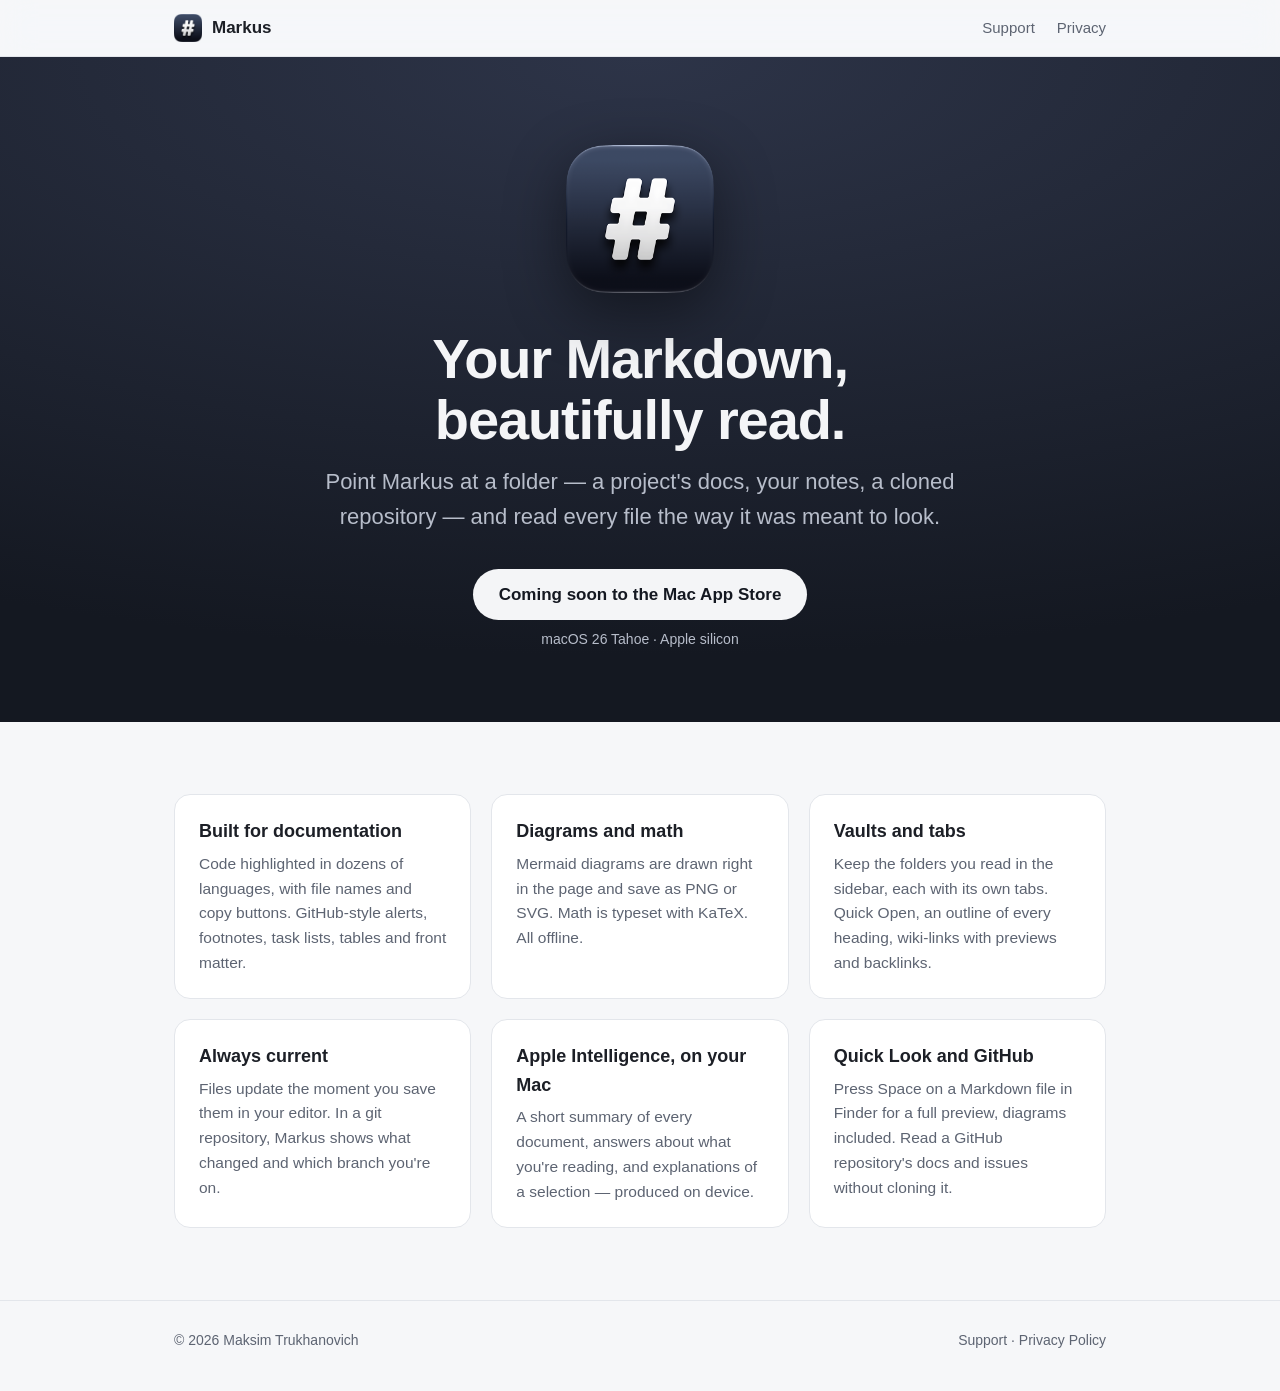
==== index.html @ 9c6d8de1 "Add the landing, privacy and support pages" ====
<!doctype html>
<html lang="en">
<head>
  <meta charset="utf-8">
  <meta name="viewport" content="width=device-width, initial-scale=1">
  <title>Markus — Markdown Reader for Mac</title>
  <meta name="description" content="Markus is a Markdown reader for the Mac: highlighted code, Mermaid diagrams, math, Quick Look and on-device summaries from Apple Intelligence.">
  <link rel="icon" type="image/png" href="images/favicon.png">
  <link rel="apple-touch-icon" href="images/icon.png">
  <link rel="stylesheet" href="style.css">
</head>
<body>
  <header class="site">
    <div class="wrap">
      <a class="brand" href="./"><img src="images/icon.png" alt="">Markus</a>
      <nav><a href="support/">Support</a><a href="privacy/">Privacy</a></nav>
    </div>
  </header>

  <section class="hero">
    <div class="wrap">
      <img class="icon" src="images/icon.png" alt="Markus app icon">
      <h1>Your Markdown,<br>beautifully read.</h1>
      <p class="lede">Point Markus at a folder — a project's docs, your notes, a cloned repository — and read every file the way it was meant to look.</p>
      <div class="cta">
        <span class="badge">Coming soon to the Mac App Store</span>
        <span class="requirements">macOS 26 Tahoe · Apple silicon</span>
      </div>
    </div>
  </section>

  <main class="wrap">
    <section class="features">
      <div class="grid">
        <div class="card">
          <h3>Built for documentation</h3>
          <p>Code highlighted in dozens of languages, with file names and copy buttons. GitHub-style alerts, footnotes, task lists, tables and front matter.</p>
        </div>
        <div class="card">
          <h3>Diagrams and math</h3>
          <p>Mermaid diagrams are drawn right in the page and save as PNG or SVG. Math is typeset with KaTeX. All offline.</p>
        </div>
        <div class="card">
          <h3>Vaults and tabs</h3>
          <p>Keep the folders you read in the sidebar, each with its own tabs. Quick Open, an outline of every heading, wiki-links with previews and backlinks.</p>
        </div>
        <div class="card">
          <h3>Always current</h3>
          <p>Files update the moment you save them in your editor. In a git repository, Markus shows what changed and which branch you're on.</p>
        </div>
        <div class="card">
          <h3>Apple Intelligence, on your Mac</h3>
          <p>A short summary of every document, answers about what you're reading, and explanations of a selection — produced on device.</p>
        </div>
        <div class="card">
          <h3>Quick Look and GitHub</h3>
          <p>Press Space on a Markdown file in Finder for a full preview, diagrams included. Read a GitHub repository's docs and issues without cloning it.</p>
        </div>
      </div>
    </section>
  </main>

  <footer class="site">
    <div class="wrap">
      <span>© 2026 Maksim Trukhanovich</span>
      <span><a href="support/">Support</a> · <a href="privacy/">Privacy Policy</a></span>
    </div>
  </footer>
</body>
</html>
---- style.css ----
:root {
  --bg: #f6f7f9;
  --surface: #ffffff;
  --text: #1c1f26;
  --muted: #5d6472;
  --line: #e3e6eb;
  --accent: #e8590c;
  --hero-from: #2d3448;
  --hero-to: #141821;
  --hero-text: #f4f5f7;
  --hero-muted: #b7bdca;
  color-scheme: light dark;
}

@media (prefers-color-scheme: dark) {
  :root {
    --bg: #121419;
    --surface: #1b1e25;
    --text: #e9ebef;
    --muted: #9aa1ae;
    --line: #2a2e37;
    --accent: #ff8a3d;
  }
}

* { box-sizing: border-box; }

body {
  margin: 0;
  background: var(--bg);
  color: var(--text);
  font: 17px/1.6 -apple-system, BlinkMacSystemFont, "SF Pro Text", "Helvetica Neue", sans-serif;
  -webkit-font-smoothing: antialiased;
}

a { color: var(--accent); text-decoration: none; }
a:hover { text-decoration: underline; }

.wrap { max-width: 980px; margin: 0 auto; padding: 0 24px; }

header.site {
  position: sticky; top: 0; z-index: 1;
  background: color-mix(in srgb, var(--bg) 82%, transparent);
  backdrop-filter: saturate(180%) blur(16px);
  -webkit-backdrop-filter: saturate(180%) blur(16px);
  border-bottom: 1px solid var(--line);
}
header.site .wrap { display: flex; align-items: center; justify-content: space-between; height: 56px; }
header.site .brand { display: flex; align-items: center; gap: 10px; color: var(--text); font-weight: 600; }
header.site .brand img { width: 28px; height: 28px; }
header.site nav a { color: var(--muted); margin-left: 22px; font-size: 15px; }
header.site nav a:hover, header.site nav a[aria-current] { color: var(--text); text-decoration: none; }

.hero {
  background: radial-gradient(120% 90% at 50% 0%, var(--hero-from), var(--hero-to));
  color: var(--hero-text);
  text-align: center;
  padding: 88px 0 72px;
}
.hero img.icon { width: 148px; height: 148px; filter: drop-shadow(0 18px 30px rgba(0, 0, 0, .45)); }
.hero h1 { font-size: 56px; line-height: 1.08; letter-spacing: -0.02em; margin: 28px 0 14px; }
.hero p.lede { font-size: 22px; color: var(--hero-muted); max-width: 640px; margin: 0 auto; }
.hero .cta { margin-top: 34px; display: inline-flex; flex-direction: column; align-items: center; gap: 8px; }
.hero .badge {
  display: inline-block; padding: 12px 26px; border-radius: 999px;
  background: var(--hero-text); color: var(--hero-to); font-weight: 600; font-size: 17px;
}
.hero .badge:hover { text-decoration: none; opacity: .92; }
.hero .requirements { color: var(--hero-muted); font-size: 14px; }

.shots { margin: -36px auto 0; padding: 0 24px; max-width: 1100px; }
.shots img { display: block; width: 100%; height: auto; border-radius: 14px; box-shadow: 0 30px 60px rgba(0, 0, 0, .28); }

section.features { padding: 72px 0 24px; }
.grid { display: grid; grid-template-columns: repeat(auto-fit, minmax(260px, 1fr)); gap: 20px; }
.card { background: var(--surface); border: 1px solid var(--line); border-radius: 16px; padding: 22px 24px; }
.card h3 { margin: 0 0 6px; font-size: 18px; }
.card p { margin: 0; color: var(--muted); font-size: 15.5px; }

.gallery { display: grid; gap: 28px; padding: 40px 0 24px; }
.gallery img { width: 100%; height: auto; border-radius: 12px; border: 1px solid var(--line); }

article.doc { padding: 56px 0 40px; max-width: 760px; }
article.doc h1 { font-size: 40px; letter-spacing: -0.015em; margin: 0 0 6px; }
article.doc .updated { color: var(--muted); margin: 0 0 32px; }
article.doc h2 { font-size: 22px; margin: 36px 0 8px; }
article.doc p, article.doc li { color: var(--text); }
article.doc ul { padding-left: 22px; }
article.doc code { font: 0.9em ui-monospace, "SF Mono", Menlo, monospace; background: var(--surface); border: 1px solid var(--line); border-radius: 6px; padding: 1px 6px; }

footer.site { border-top: 1px solid var(--line); margin-top: 48px; padding: 28px 0 40px; color: var(--muted); font-size: 14px; }
footer.site .wrap { display: flex; flex-wrap: wrap; gap: 8px 22px; justify-content: space-between; }
footer.site a { color: var(--muted); }

@media (max-width: 640px) {
  .hero { padding: 64px 0 56px; }
  .hero h1 { font-size: 38px; }
  .hero p.lede { font-size: 18px; }
  .hero img.icon { width: 112px; height: 112px; }
  header.site nav a { margin-left: 14px; }
  article.doc h1 { font-size: 32px; }
}
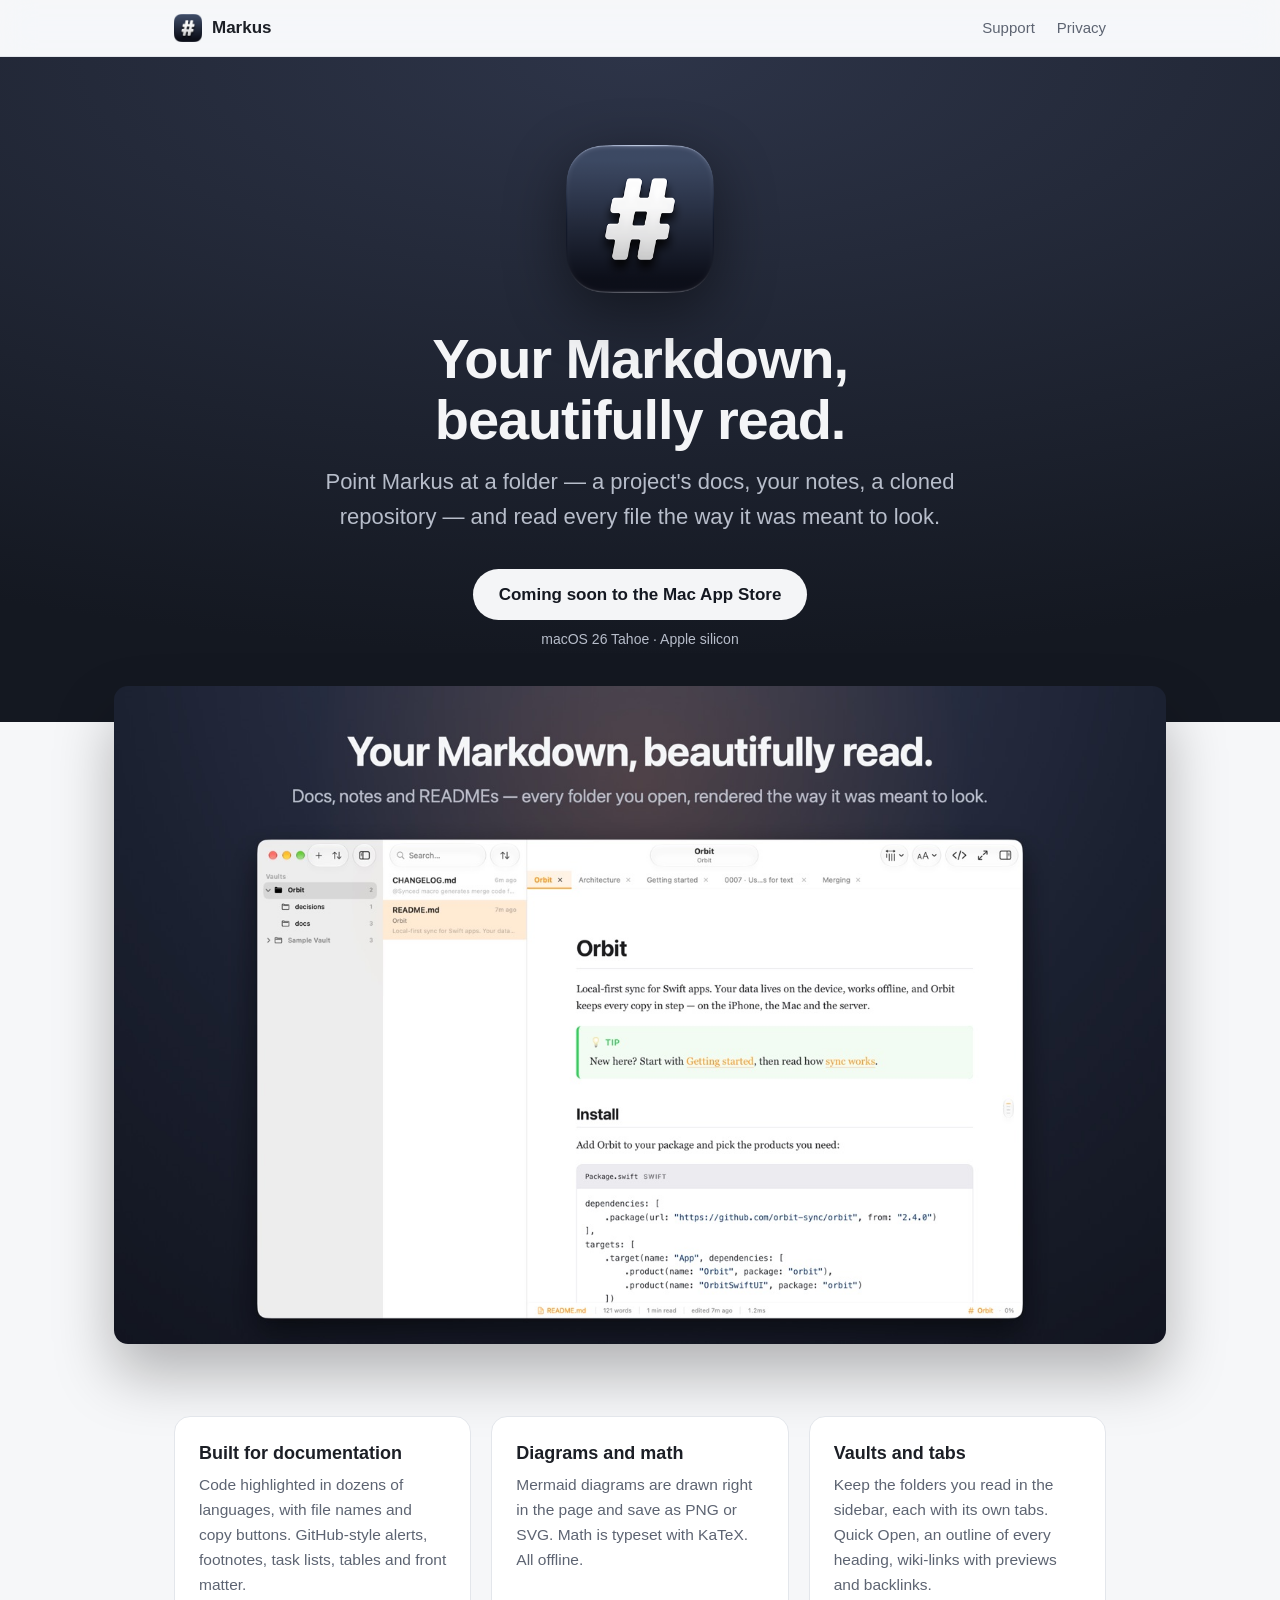
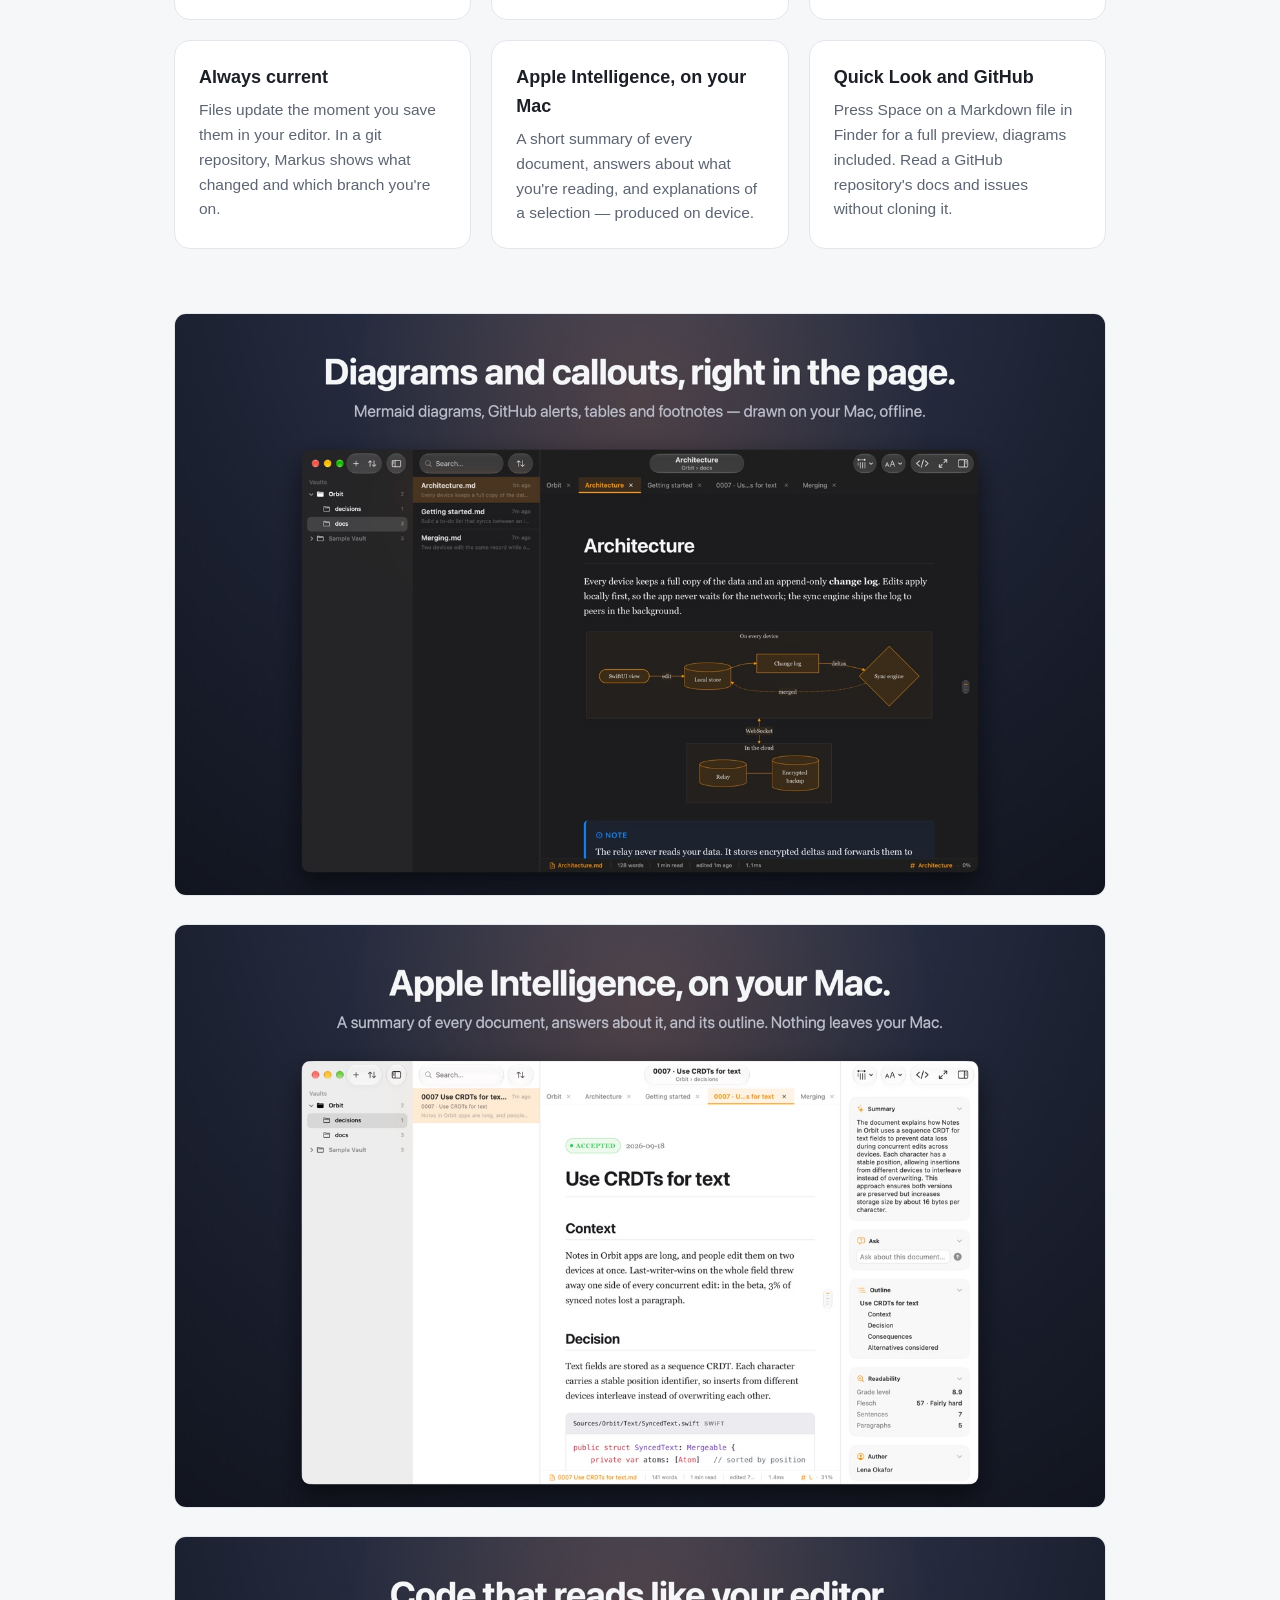
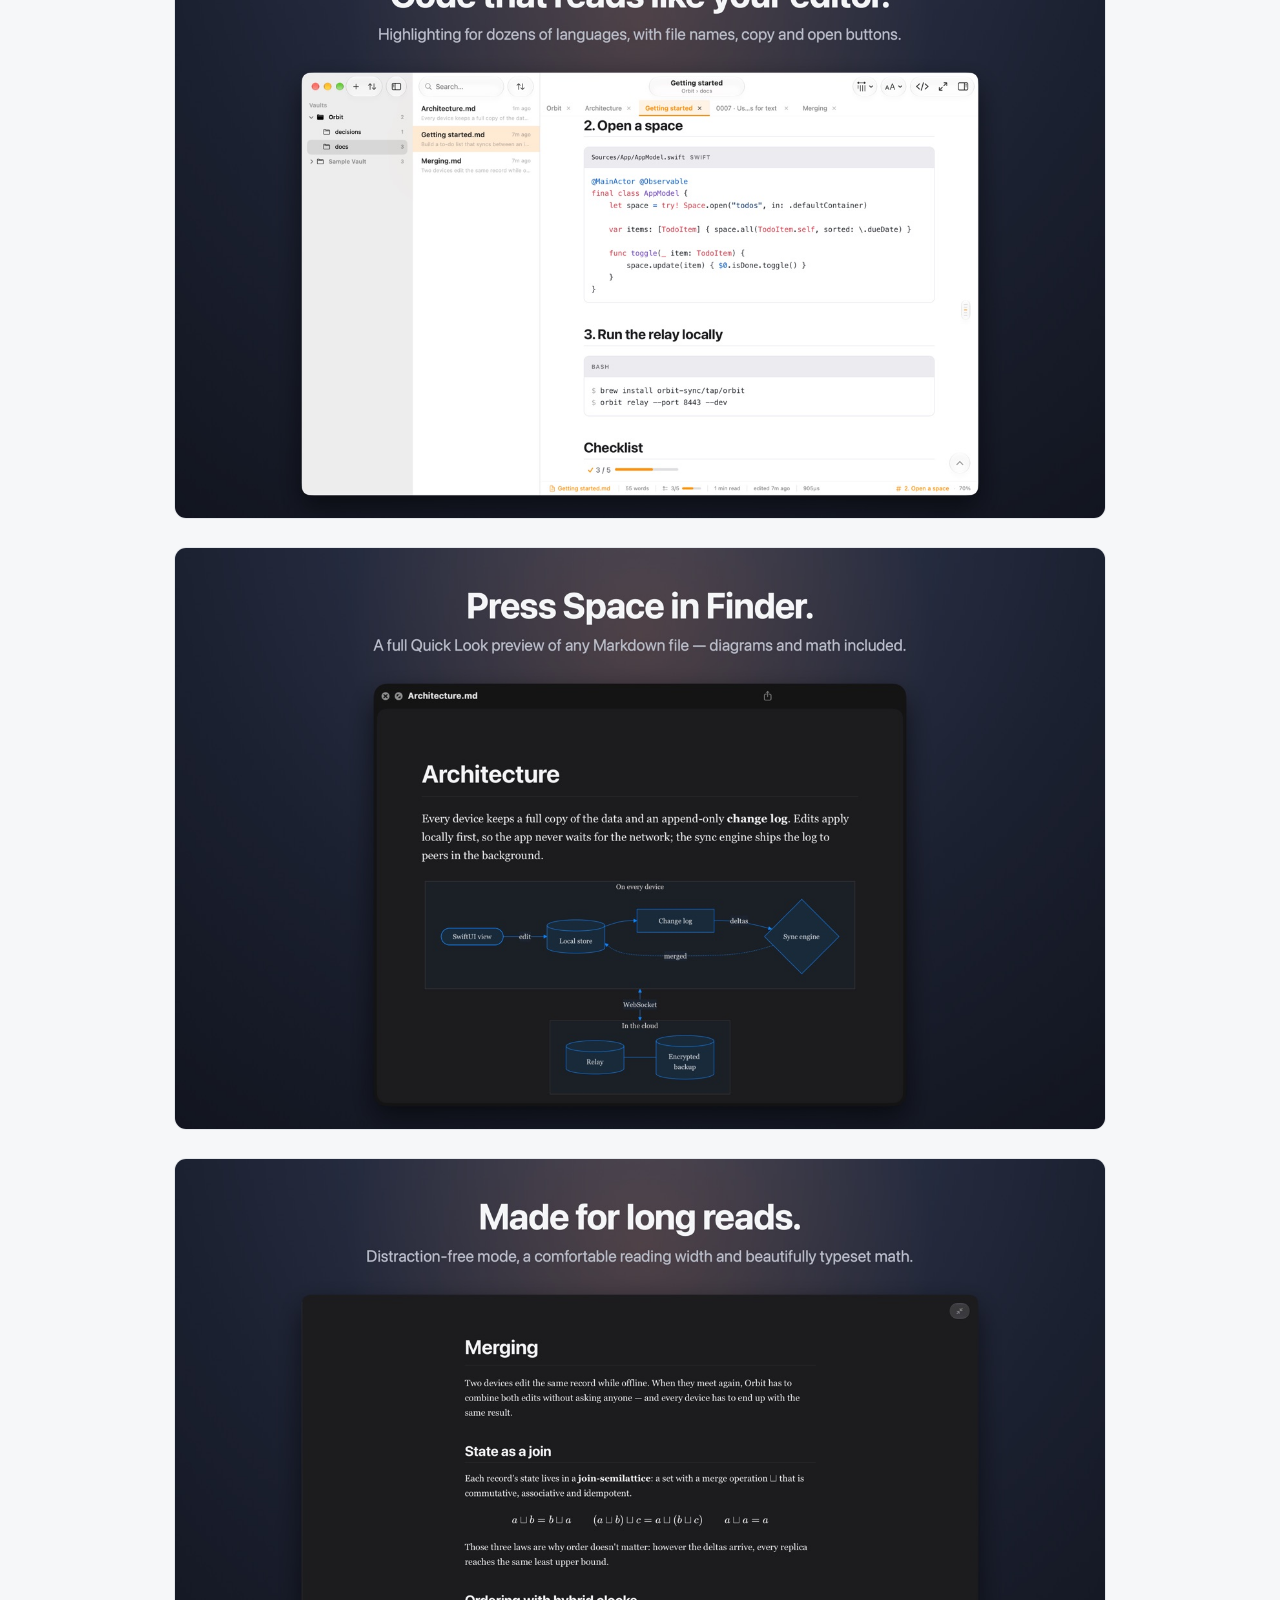
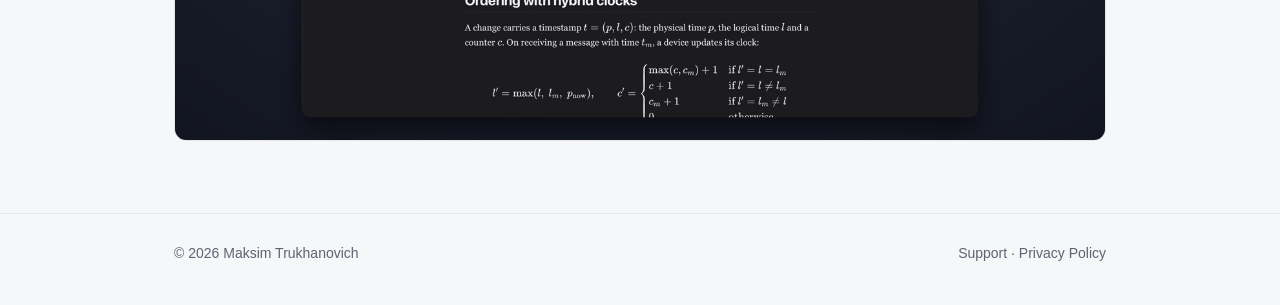
==== commit c488406d: "Add the screenshots" ====
--- a/index.html
+++ b/index.html
@@ -29,6 +29,10 @@
     </div>
   </section>
 
+  <div class="shots">
+    <img src="images/screenshots/01-read.jpg" alt="Markus showing a project's README with a tip and a highlighted code block">
+  </div>
+
   <main class="wrap">
     <section class="features">
       <div class="grid">
@@ -58,6 +62,14 @@
         </div>
       </div>
     </section>
+
+    <section class="gallery">
+      <img src="images/screenshots/02-diagrams.jpg" alt="A Mermaid diagram and a note drawn in a document, in dark mode" loading="lazy">
+      <img src="images/screenshots/03-intelligence.jpg" alt="The Inspector with an Apple Intelligence summary, outline and readability" loading="lazy">
+      <img src="images/screenshots/04-code.jpg" alt="Swift and shell code blocks with file names" loading="lazy">
+      <img src="images/screenshots/05-quicklook.jpg" alt="A Quick Look preview of a Markdown file with a diagram" loading="lazy">
+      <img src="images/screenshots/06-focus.jpg" alt="Distraction-free mode with typeset math" loading="lazy">
+    </section>
   </main>
 
   <footer class="site">
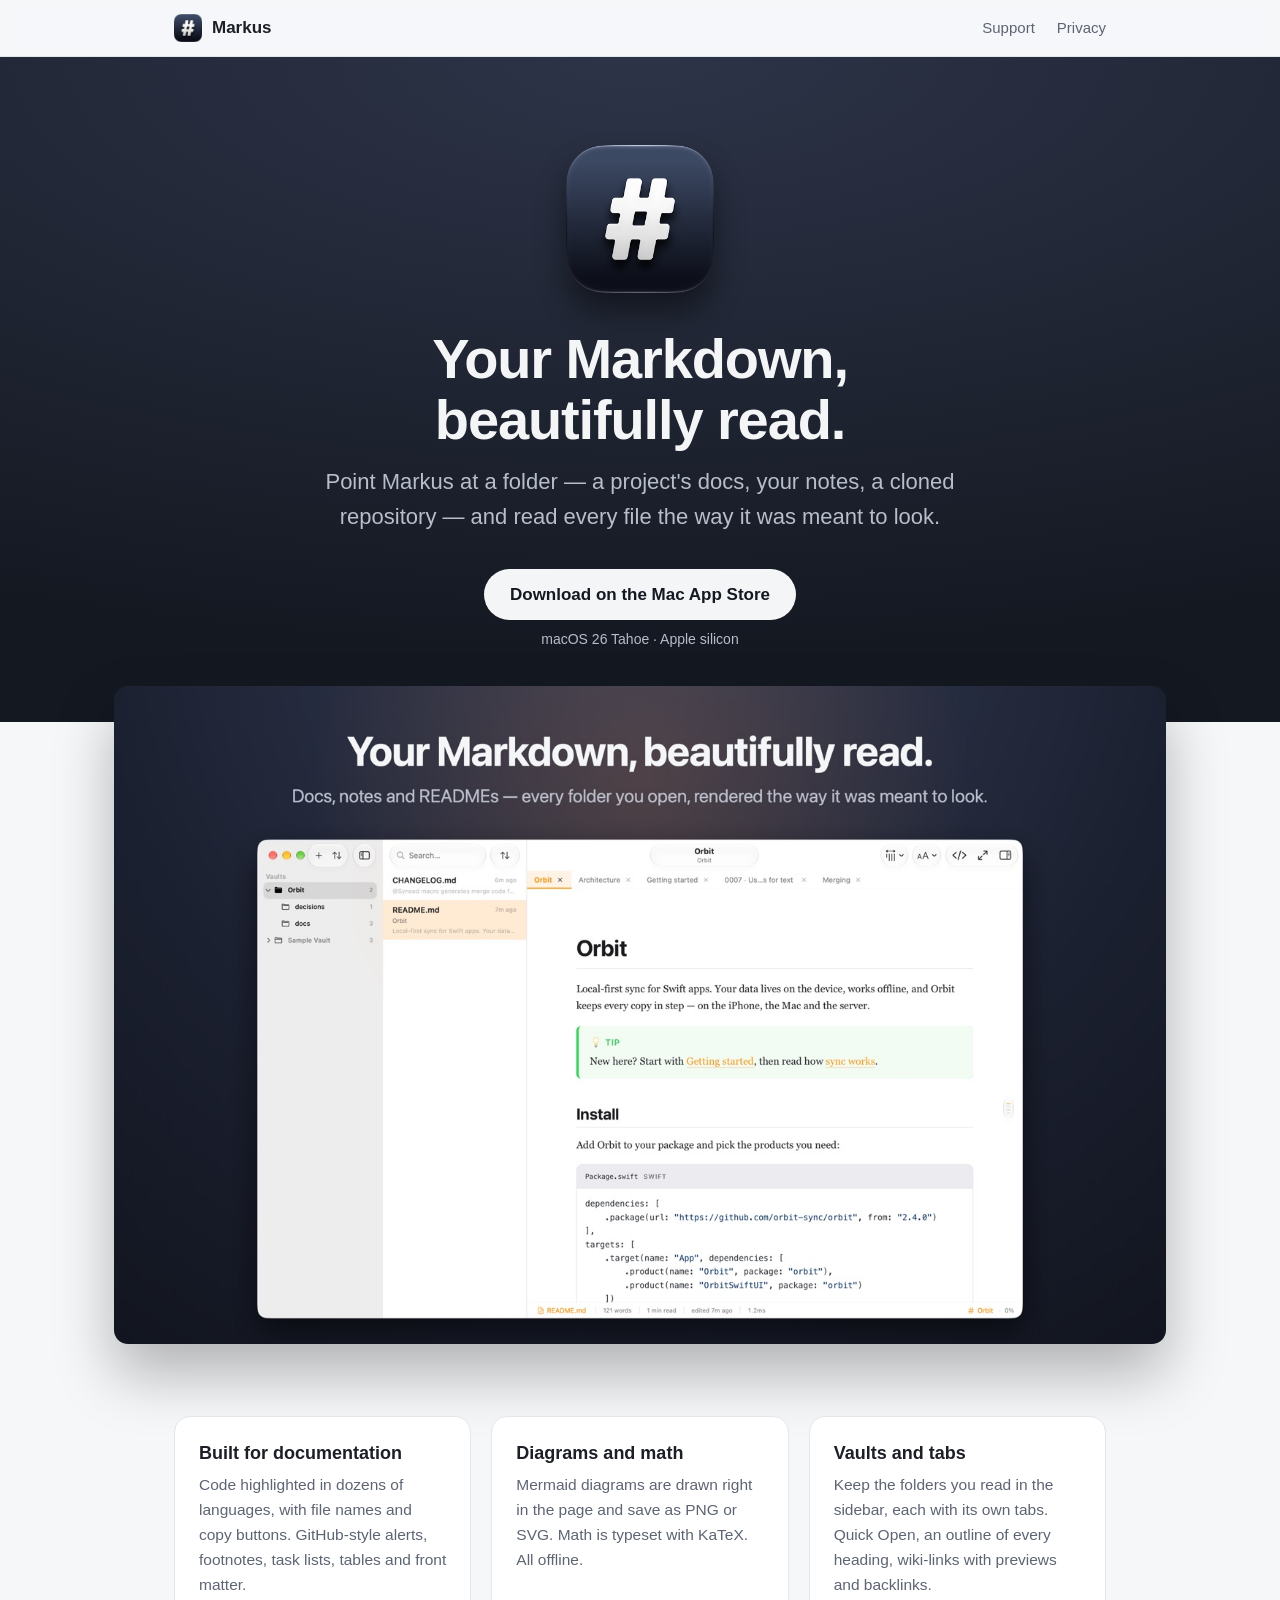
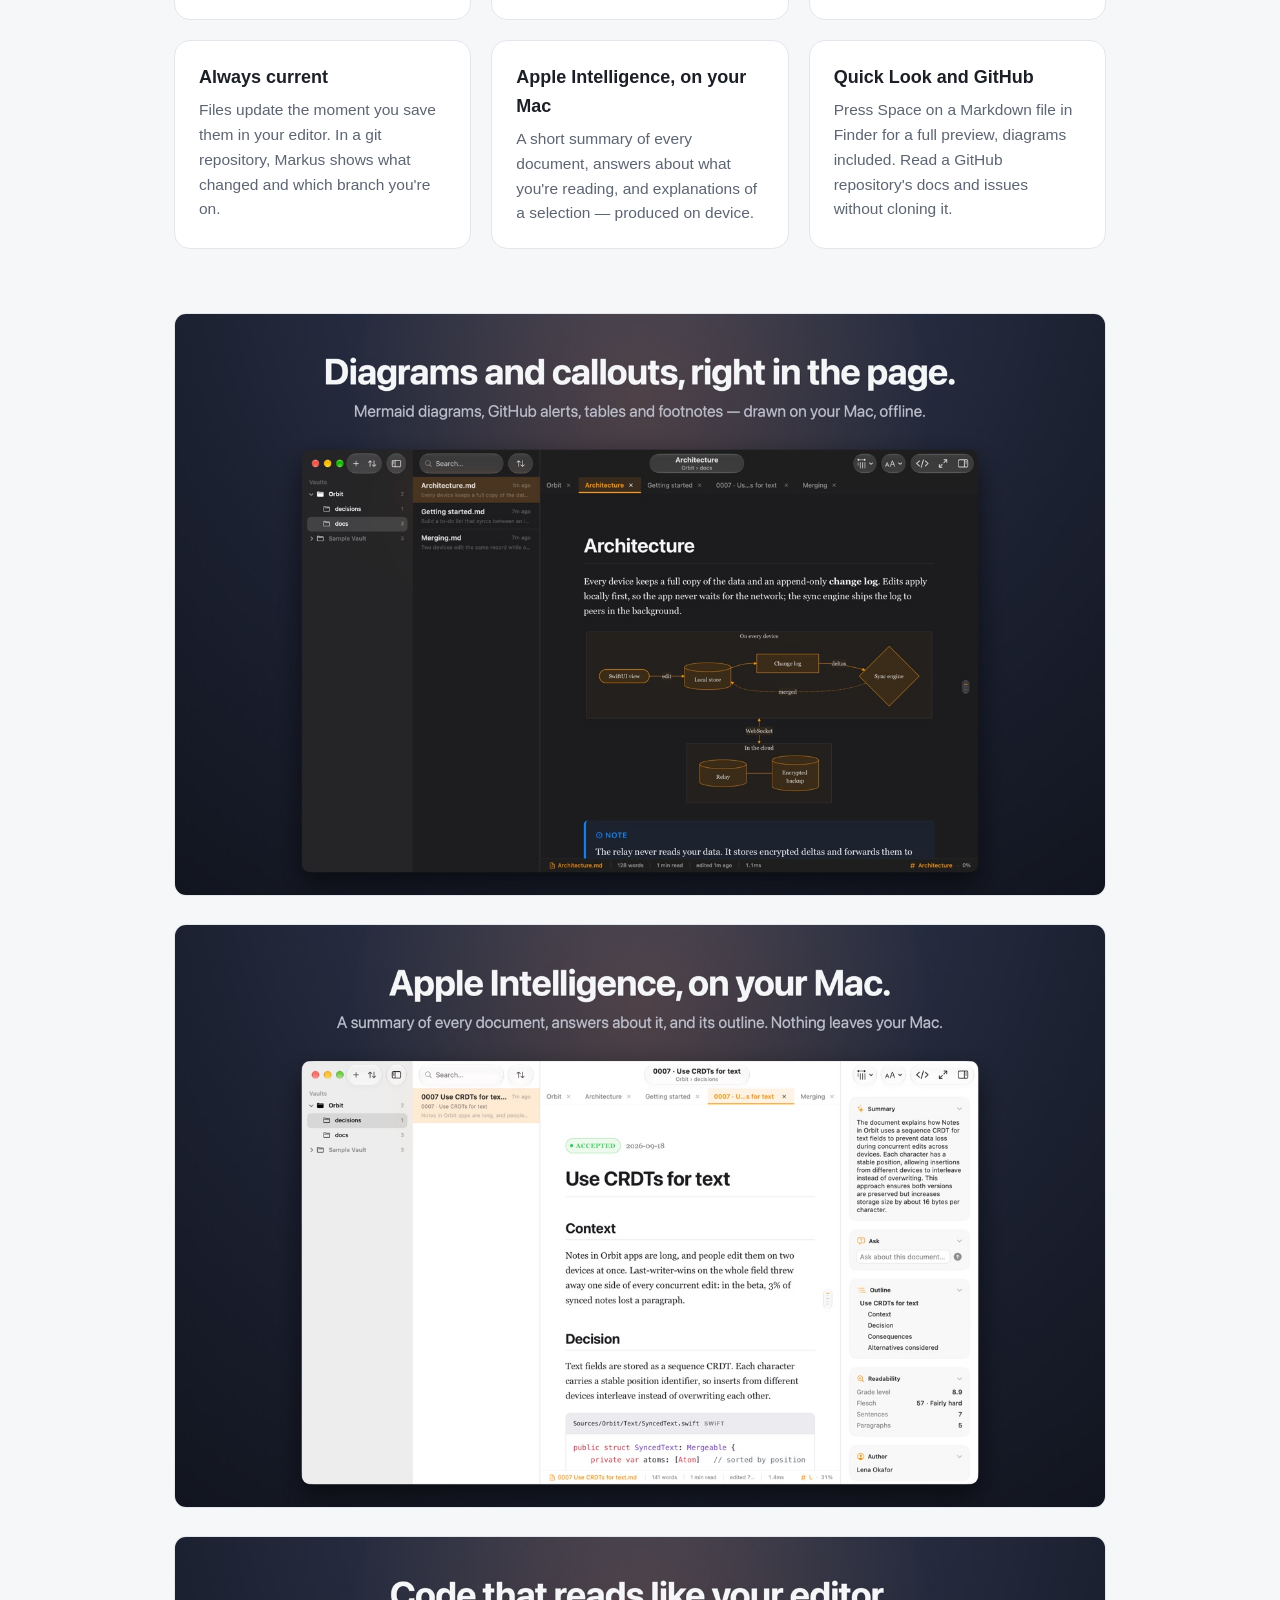
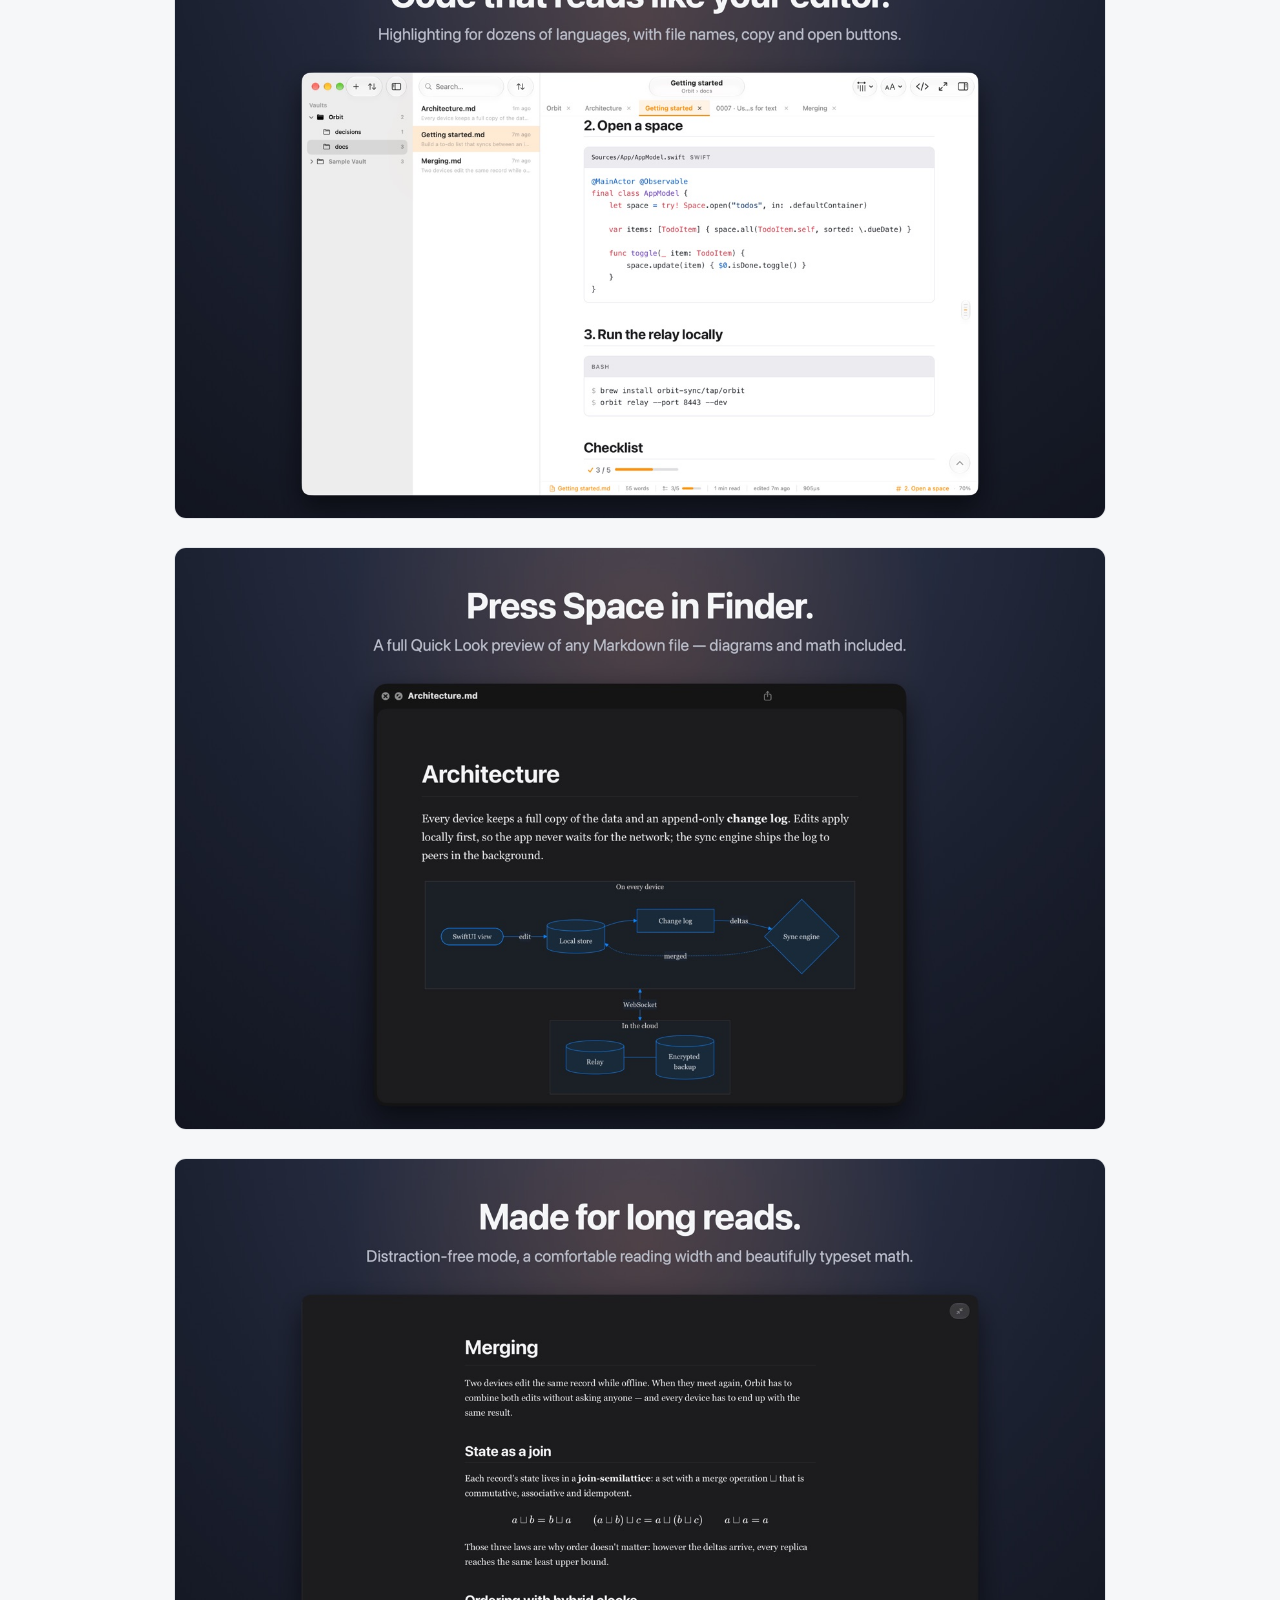
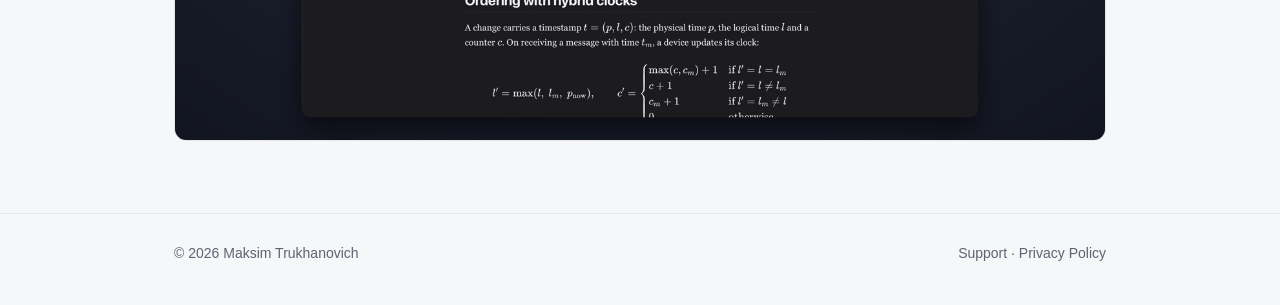
==== commit 145b69e1: "Link the hero button to the Mac App Store and fix the icon shadow Markus 1.0 is on sale, so the badg" ====
--- a/index.html
+++ b/index.html
@@ -23,7 +23,7 @@
       <h1>Your Markdown,<br>beautifully read.</h1>
       <p class="lede">Point Markus at a folder — a project's docs, your notes, a cloned repository — and read every file the way it was meant to look.</p>
       <div class="cta">
-        <span class="badge">Coming soon to the Mac App Store</span>
+        <a class="badge" href="https://apps.apple.com/app/id6826914669?mt=12">Download on the Mac App Store</a>
         <span class="requirements">macOS 26 Tahoe · Apple silicon</span>
       </div>
     </div>
--- a/style.css
+++ b/style.css
@@ -57,7 +57,7 @@
   text-align: center;
   padding: 88px 0 72px;
 }
-.hero img.icon { width: 148px; height: 148px; filter: drop-shadow(0 18px 30px rgba(0, 0, 0, .45)); }
+.hero img.icon { width: 148px; height: 148px; border-radius: 26%; box-shadow: 0 18px 30px rgba(0, 0, 0, .45); }
 .hero h1 { font-size: 56px; line-height: 1.08; letter-spacing: -0.02em; margin: 28px 0 14px; }
 .hero p.lede { font-size: 22px; color: var(--hero-muted); max-width: 640px; margin: 0 auto; }
 .hero .cta { margin-top: 34px; display: inline-flex; flex-direction: column; align-items: center; gap: 8px; }
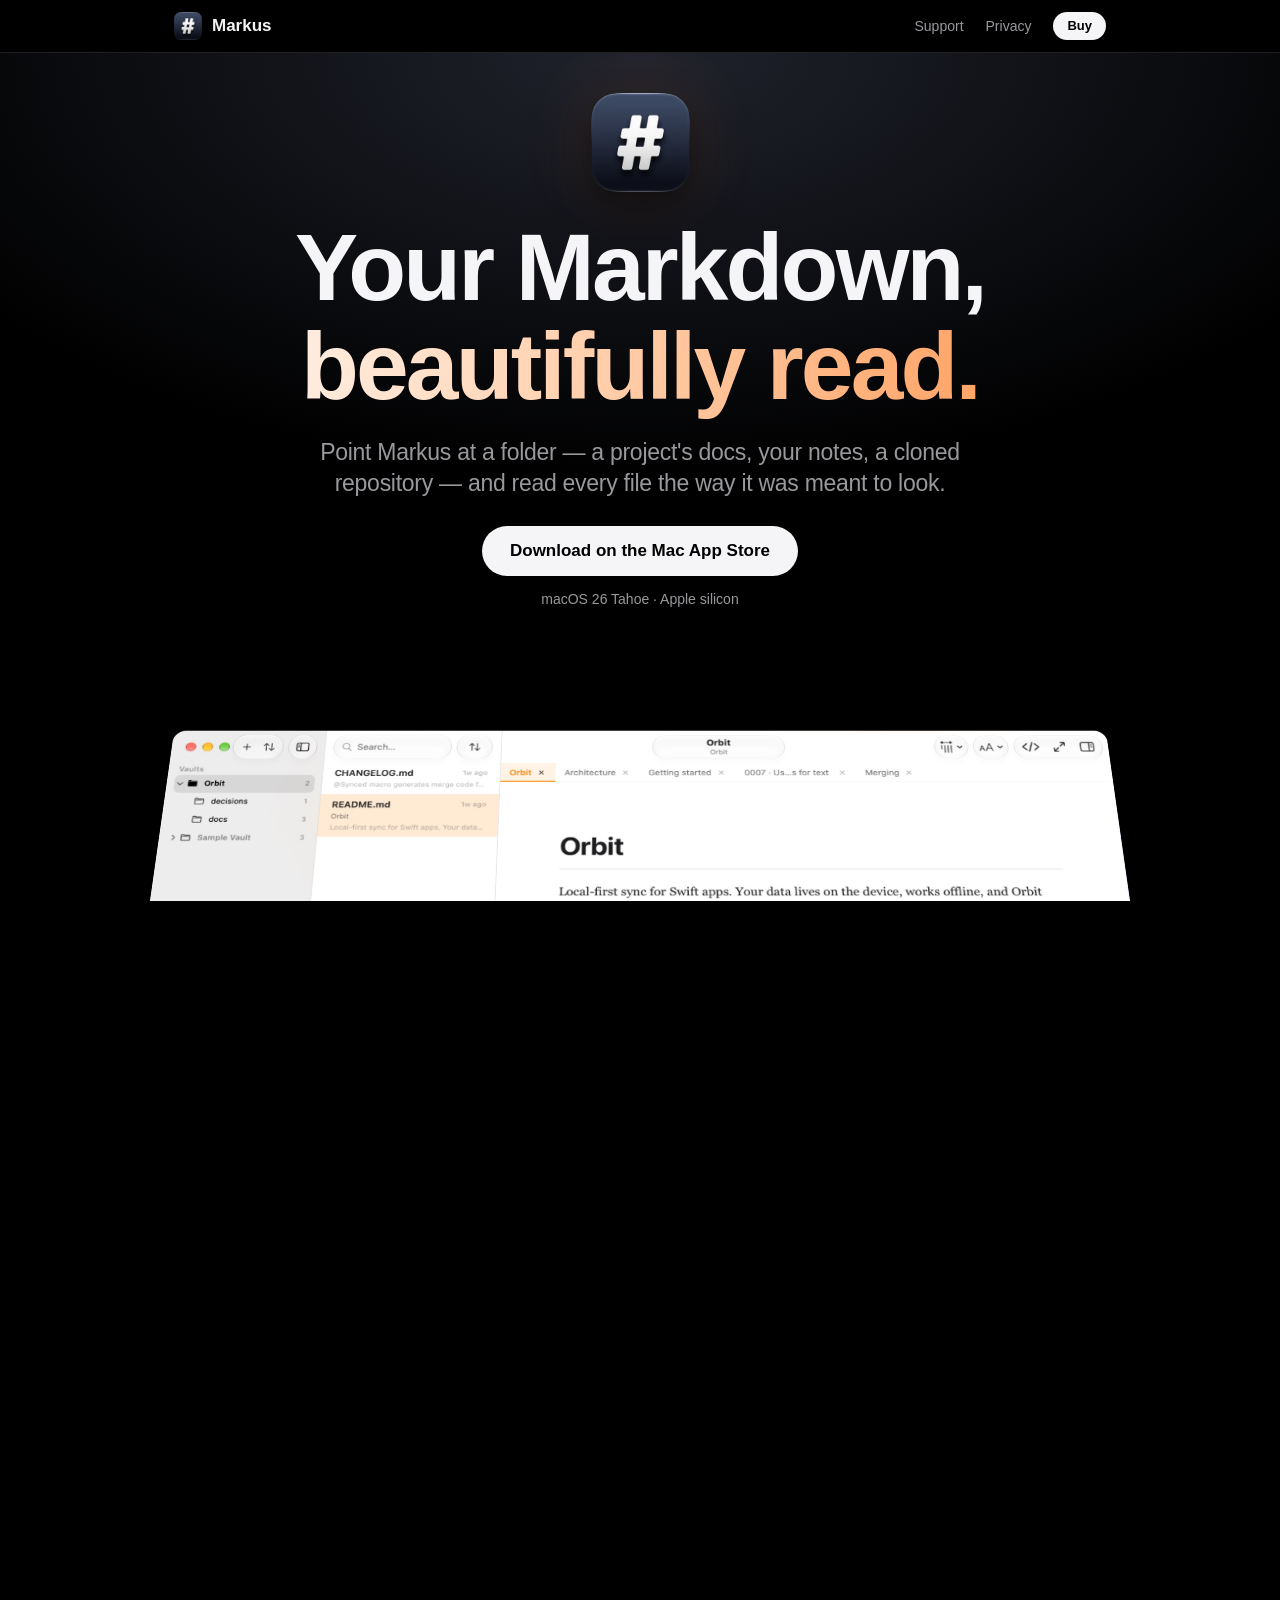
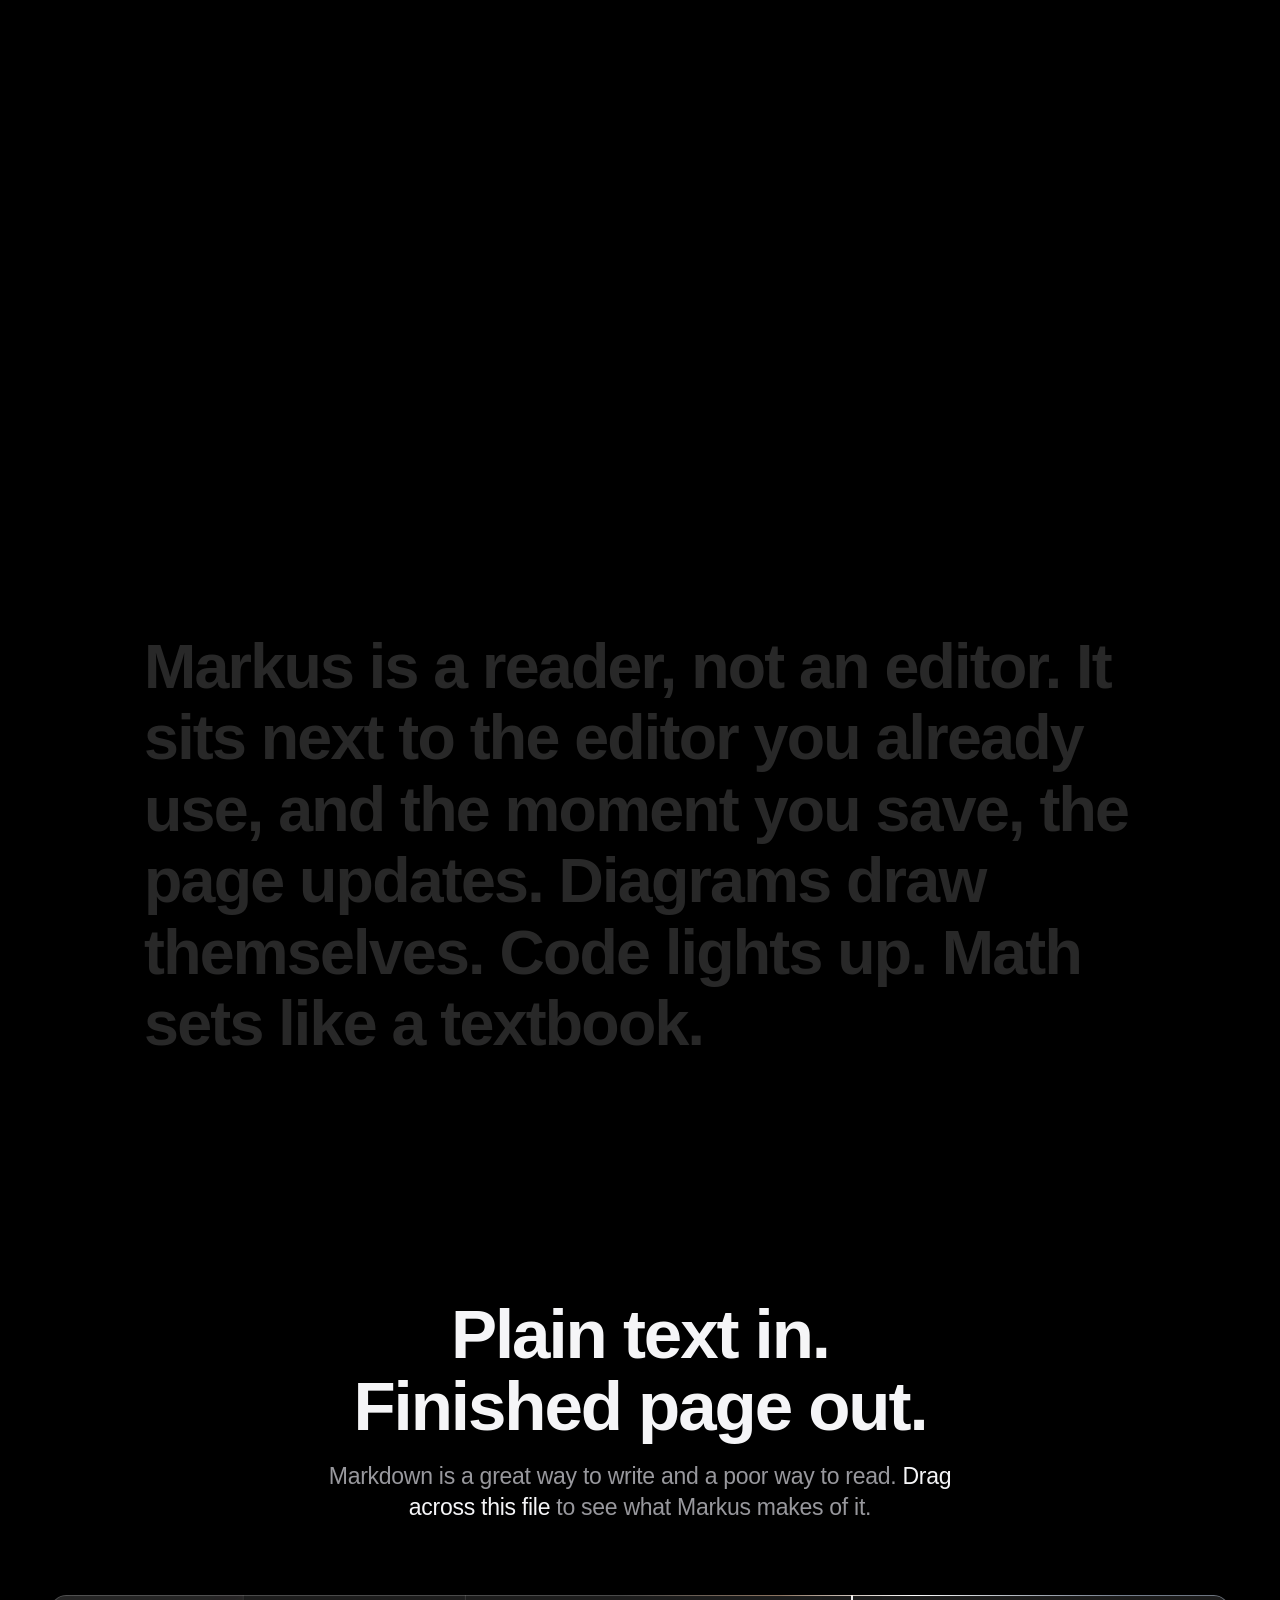
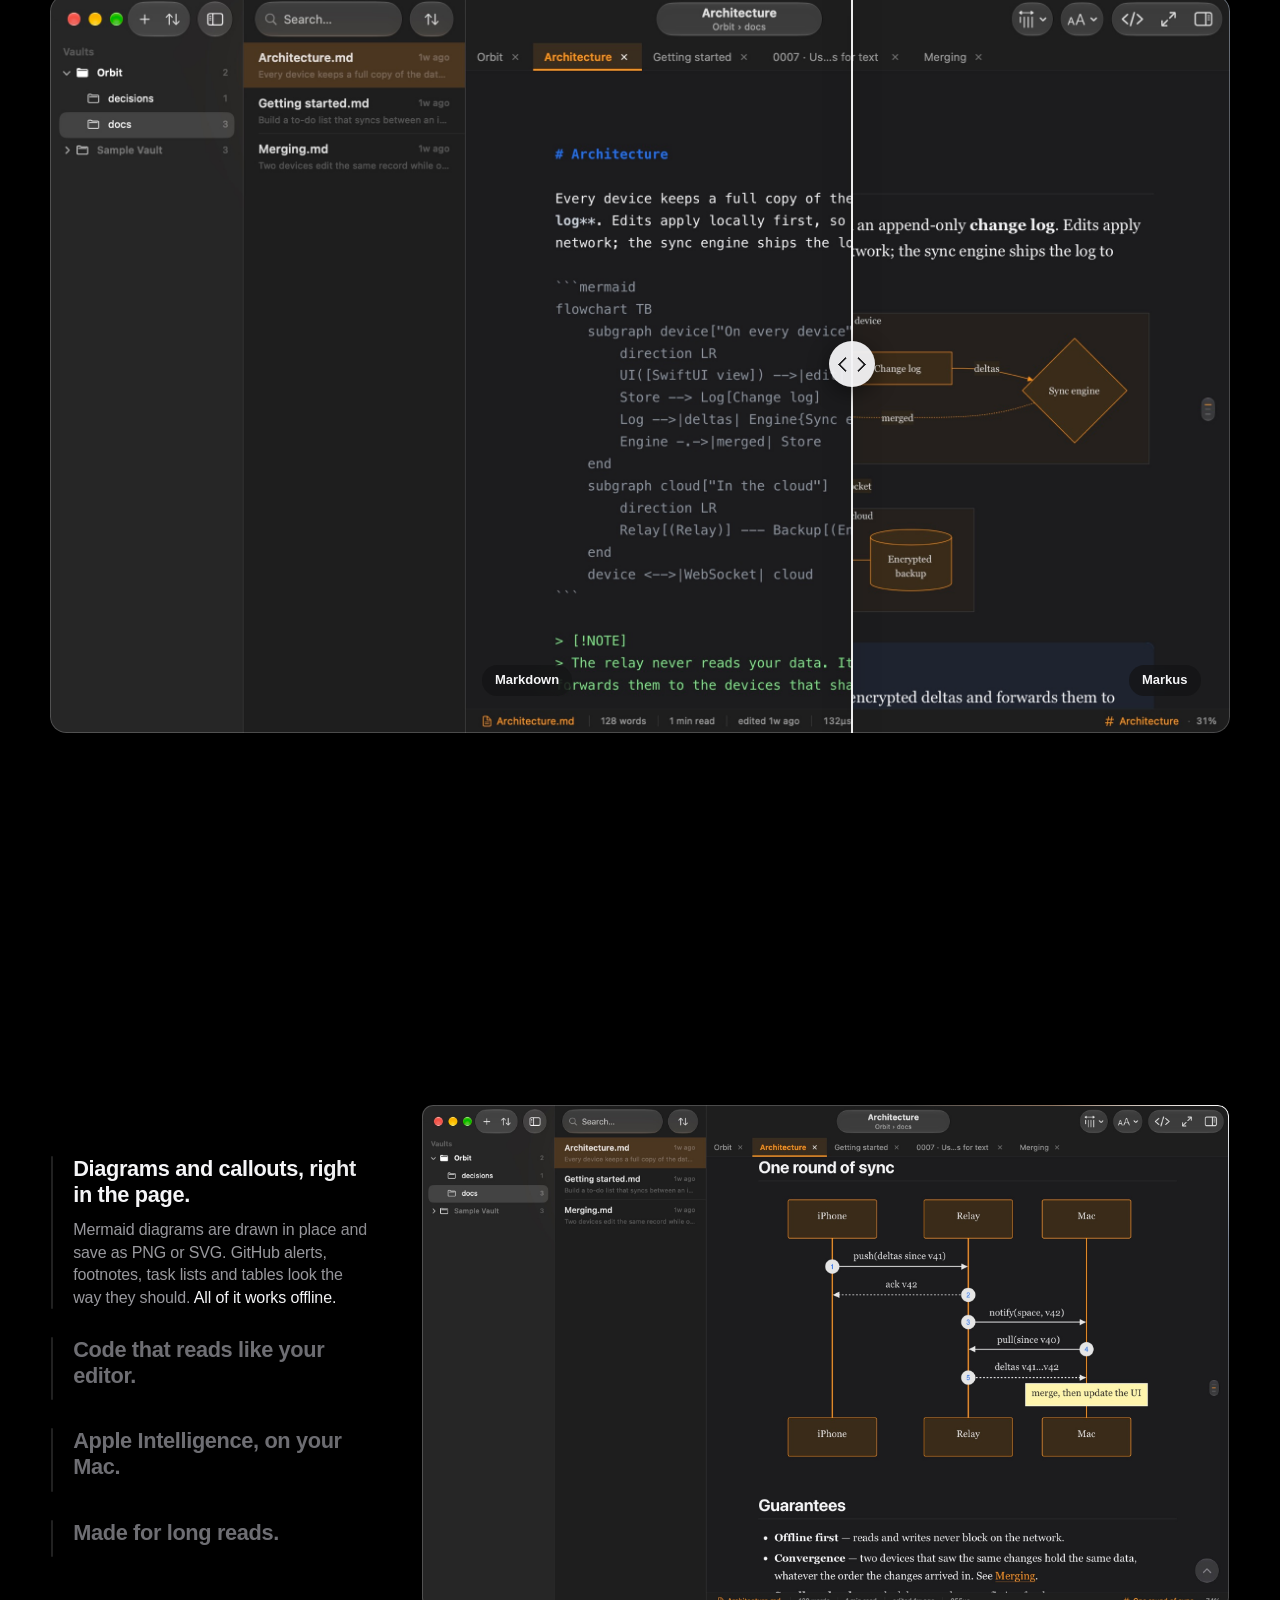
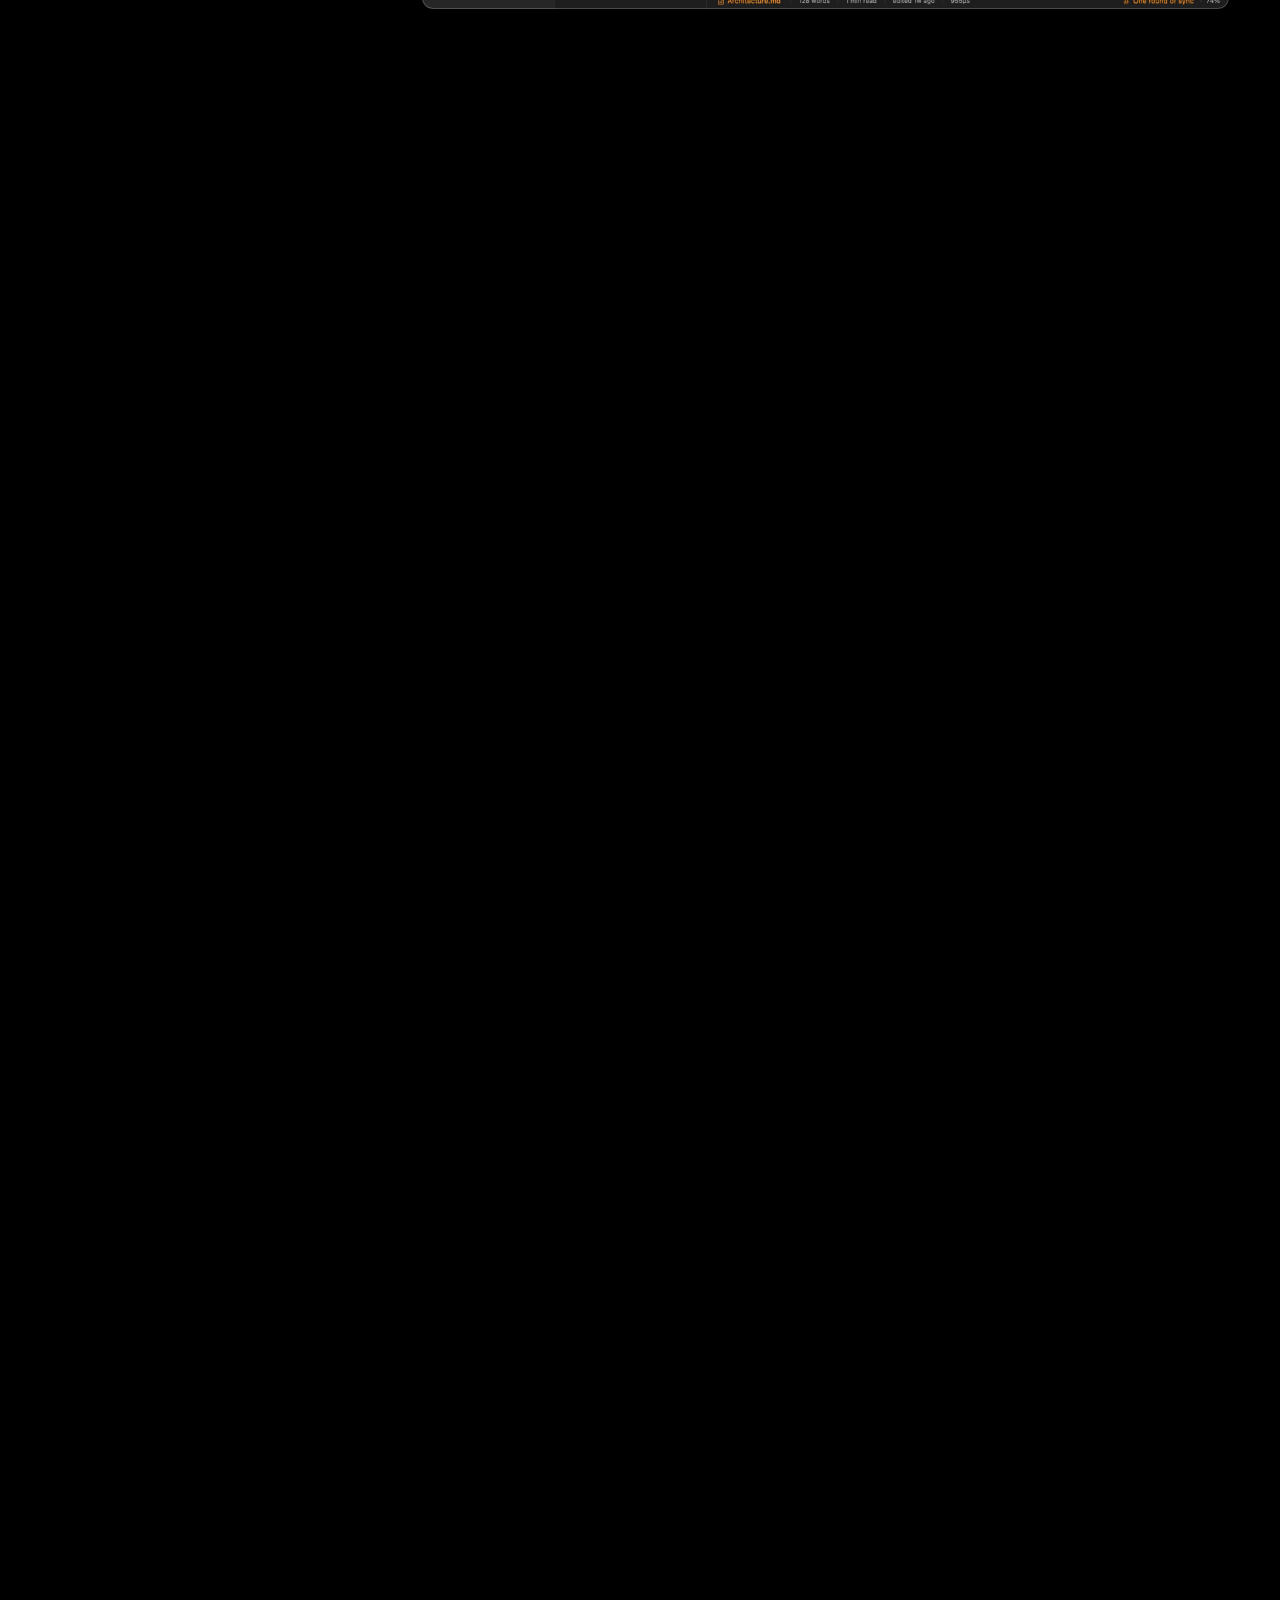
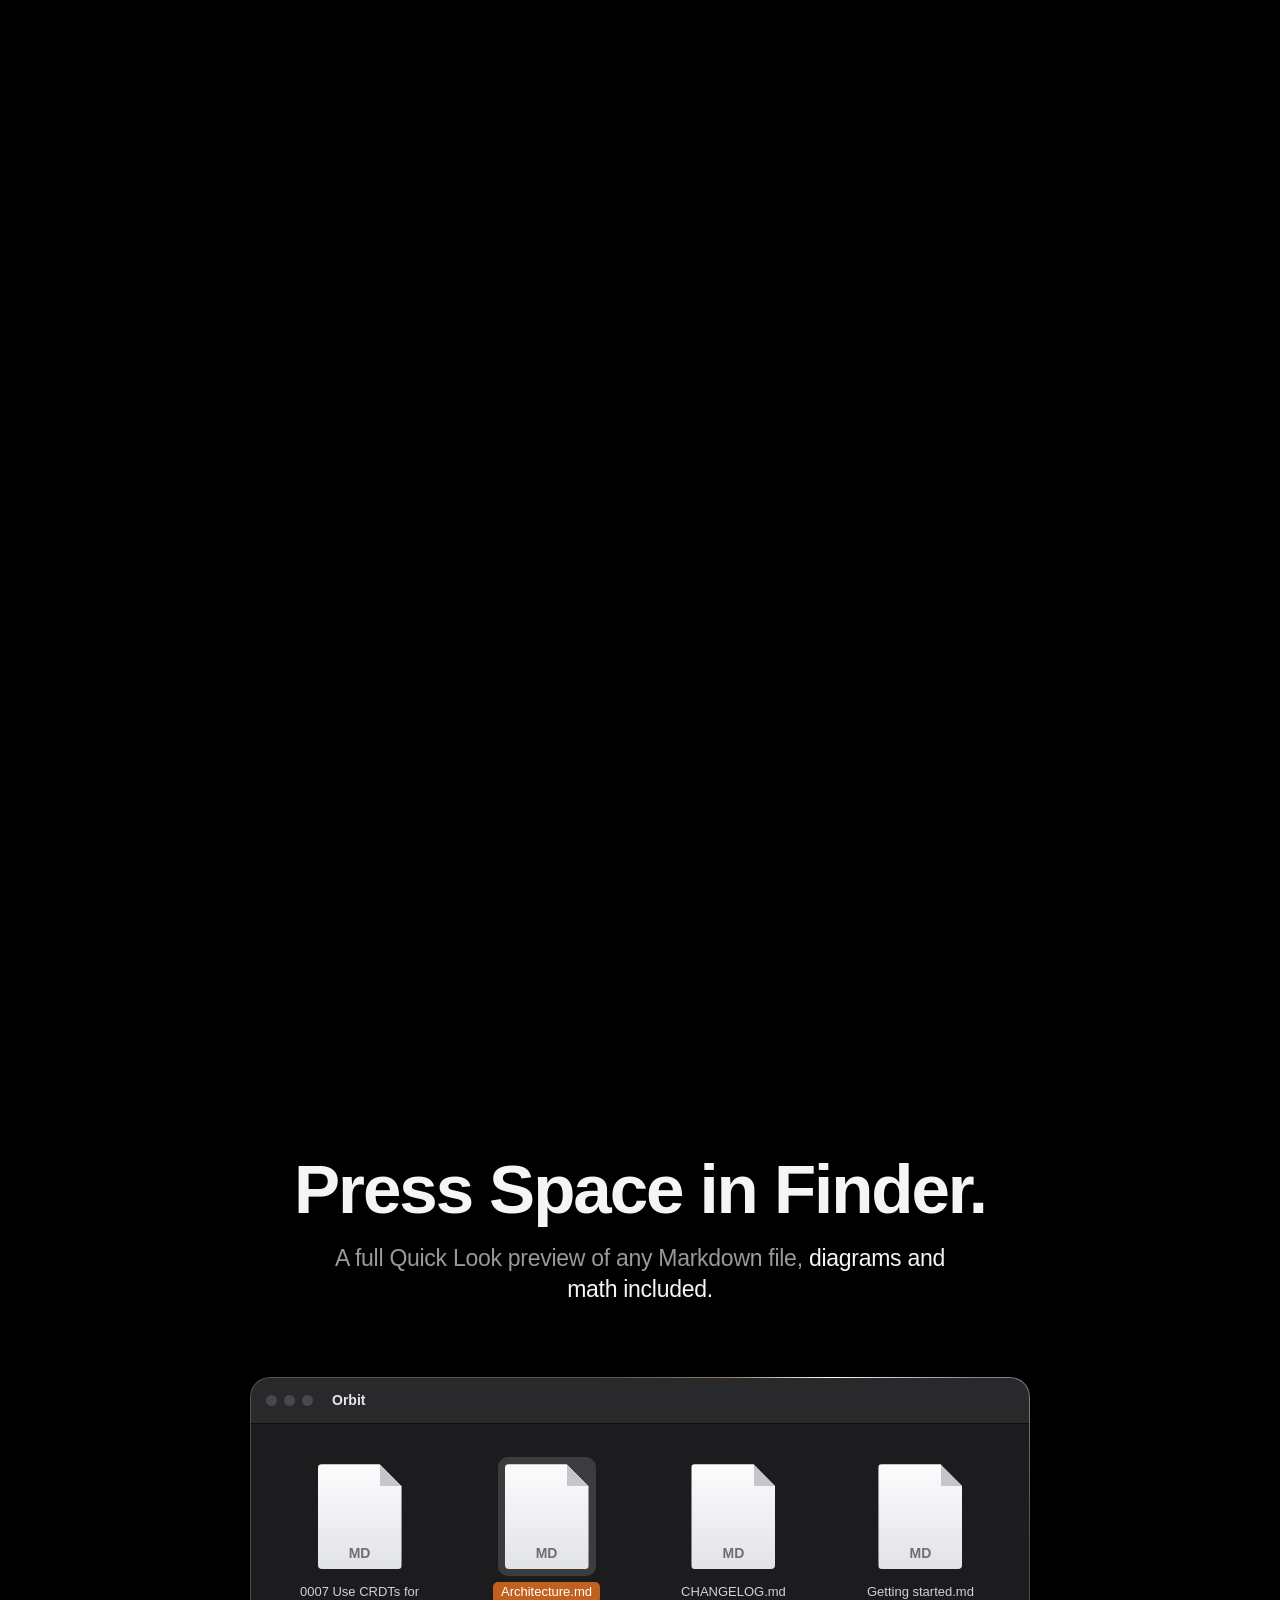
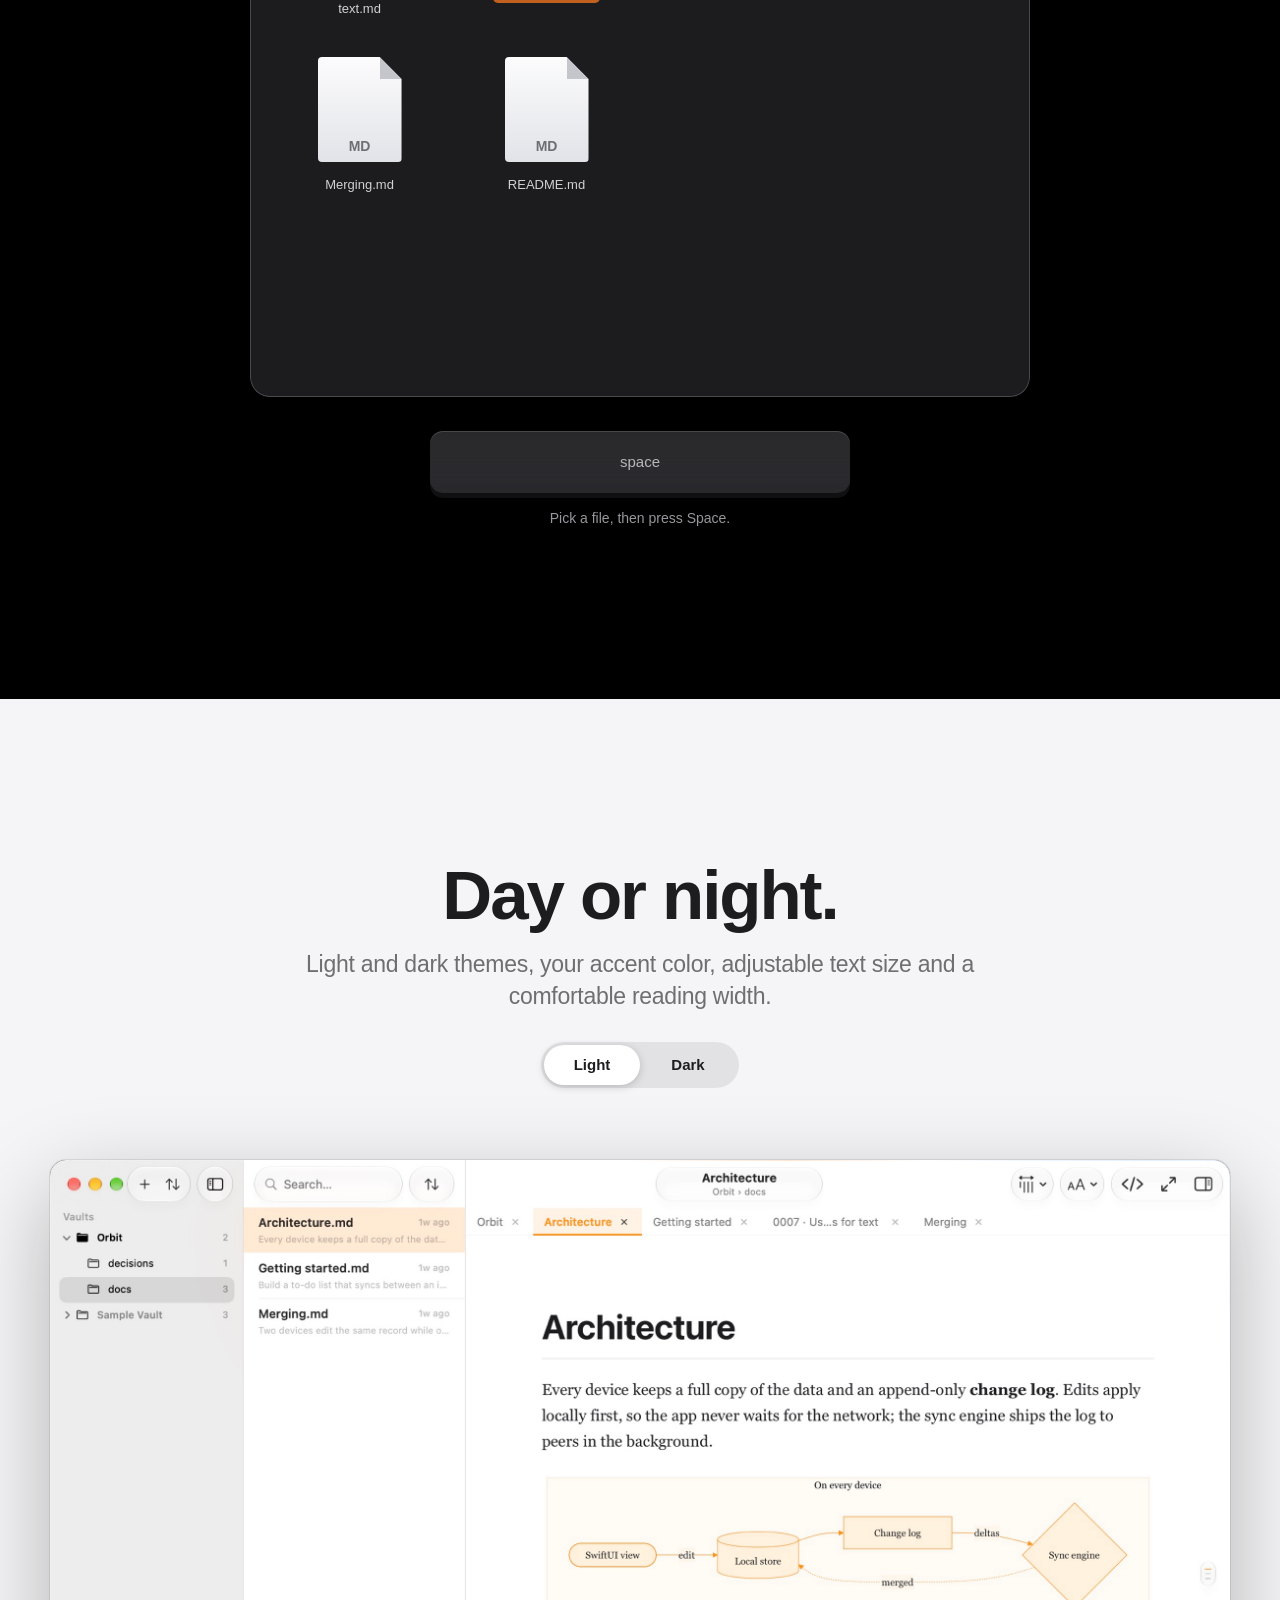
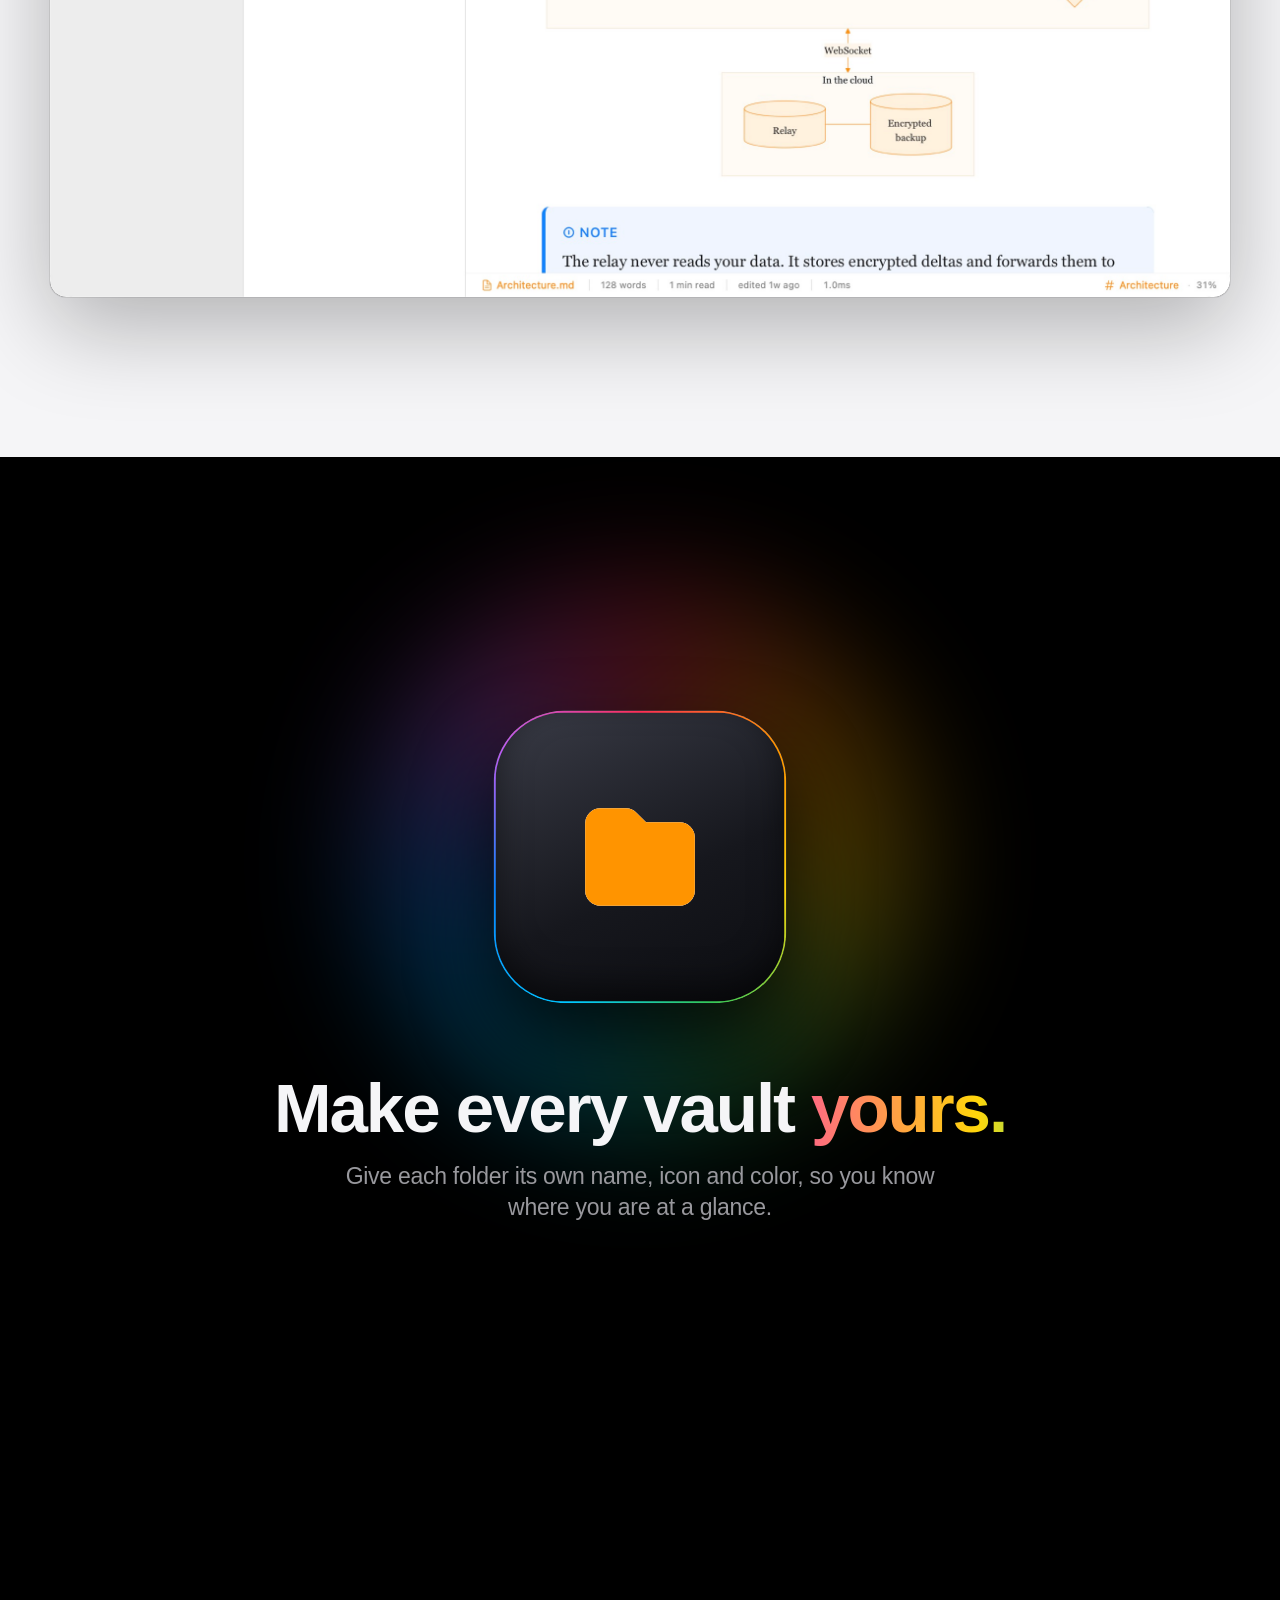
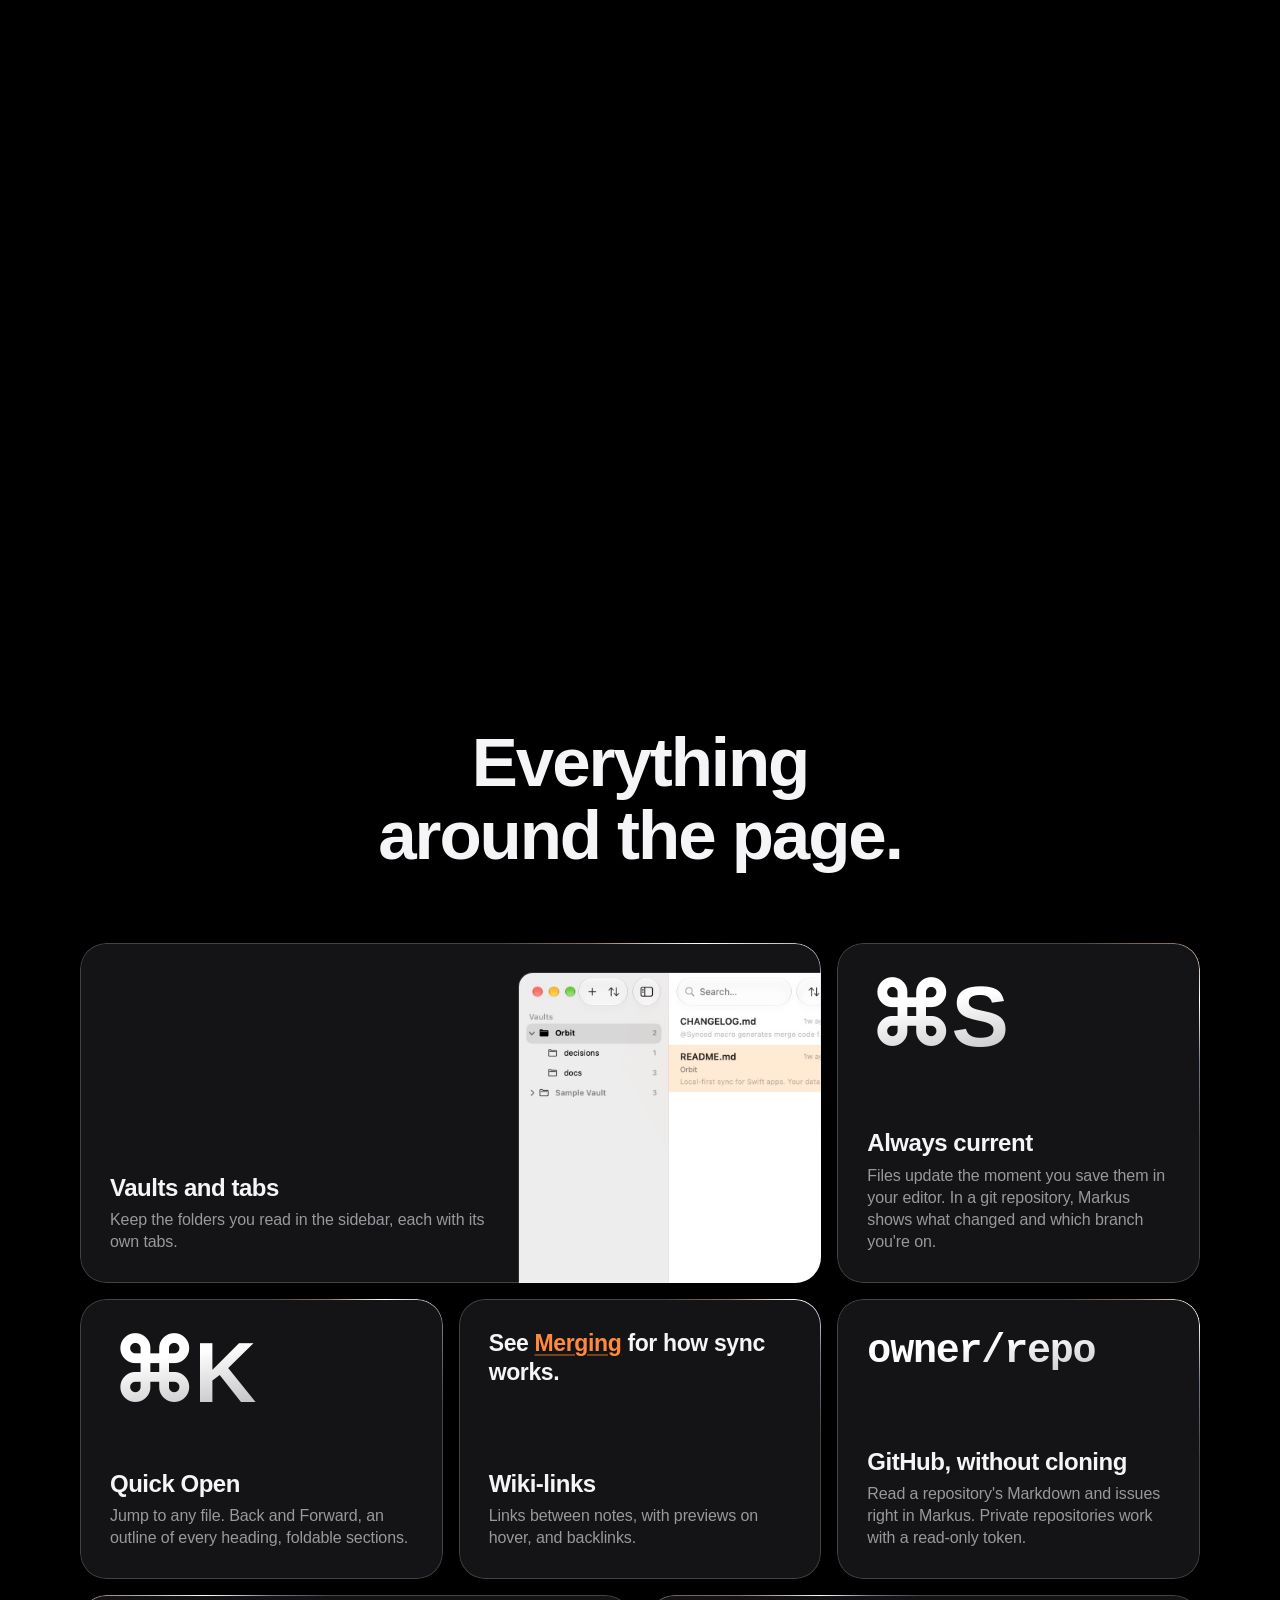
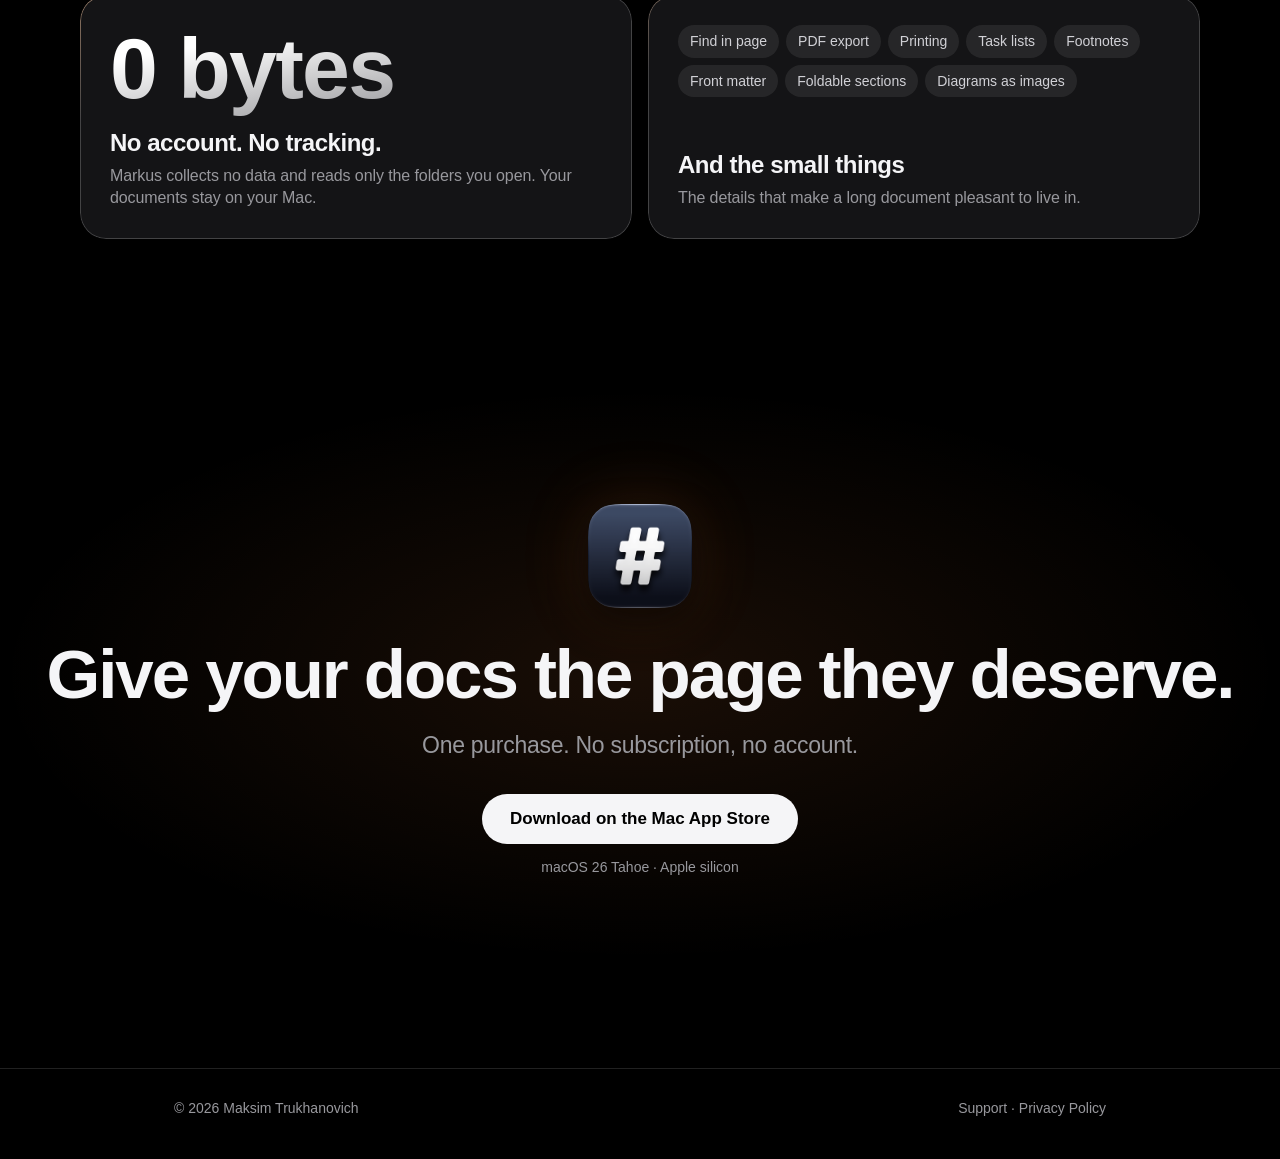
==== commit b0afcabb: "Redesign the landing page around the app's real interactions Scroll-driven hero, a source-to-page co" ====
--- a/index.html
+++ b/index.html
@@ -1,76 +1,322 @@
 <!doctype html>
-<html lang="en">
+<html lang="en" class="landing" data-pin="(min-width: 821px) and (min-height: 600px) and (prefers-reduced-motion: no-preference)">
 <head>
   <meta charset="utf-8">
   <meta name="viewport" content="width=device-width, initial-scale=1">
   <title>Markus — Markdown Reader for Mac</title>
   <meta name="description" content="Markus is a Markdown reader for the Mac: highlighted code, Mermaid diagrams, math, Quick Look and on-device summaries from Apple Intelligence.">
+  <meta name="theme-color" content="#000000">
+  <meta property="og:type" content="website">
+  <meta property="og:title" content="Markus — Markdown Reader for Mac">
+  <meta property="og:description" content="Your Markdown, beautifully read. Highlighted code, Mermaid diagrams, math, Quick Look and on-device summaries from Apple Intelligence.">
+  <meta property="og:url" content="https://maxtrukhanovich.github.io/markus-app/">
+  <meta property="og:image" content="https://maxtrukhanovich.github.io/markus-app/images/og.jpg">
+  <meta name="twitter:card" content="summary_large_image">
   <link rel="icon" type="image/png" href="images/favicon.png">
   <link rel="apple-touch-icon" href="images/icon.png">
   <link rel="stylesheet" href="style.css">
+  <link rel="stylesheet" href="landing.css">
+  <script>
+    (function (root) {
+      root.classList.add('js');
+      if (matchMedia('(prefers-reduced-motion: no-preference)').matches) root.classList.add('motion');
+      if (matchMedia(root.dataset.pin).matches) root.classList.add('pin');
+    })(document.documentElement);
+  </script>
+  <script src="landing.js" defer></script>
 </head>
 <body>
   <header class="site">
     <div class="wrap">
       <a class="brand" href="./"><img src="images/icon.png" alt="">Markus</a>
-      <nav><a href="support/">Support</a><a href="privacy/">Privacy</a></nav>
+      <nav><a href="support/">Support</a><a href="privacy/">Privacy</a><a class="buy" href="https://apps.apple.com/app/id6826914669?mt=12">Buy</a></nav>
     </div>
   </header>
 
-  <section class="hero">
-    <div class="wrap">
-      <img class="icon" src="images/icon.png" alt="Markus app icon">
-      <h1>Your Markdown,<br>beautifully read.</h1>
-      <p class="lede">Point Markus at a folder — a project's docs, your notes, a cloned repository — and read every file the way it was meant to look.</p>
-      <div class="cta">
-        <a class="badge" href="https://apps.apple.com/app/id6826914669?mt=12">Download on the Mac App Store</a>
-        <span class="requirements">macOS 26 Tahoe · Apple silicon</span>
-      </div>
-    </div>
-  </section>
-
-  <div class="shots">
-    <img src="images/screenshots/01-read.jpg" alt="Markus showing a project's README with a tip and a highlighted code block">
-  </div>
-
-  <main class="wrap">
-    <section class="features">
-      <div class="grid">
-        <div class="card">
-          <h3>Built for documentation</h3>
-          <p>Code highlighted in dozens of languages, with file names and copy buttons. GitHub-style alerts, footnotes, task lists, tables and front matter.</p>
-        </div>
-        <div class="card">
-          <h3>Diagrams and math</h3>
-          <p>Mermaid diagrams are drawn right in the page and save as PNG or SVG. Math is typeset with KaTeX. All offline.</p>
-        </div>
-        <div class="card">
-          <h3>Vaults and tabs</h3>
-          <p>Keep the folders you read in the sidebar, each with its own tabs. Quick Open, an outline of every heading, wiki-links with previews and backlinks.</p>
-        </div>
-        <div class="card">
-          <h3>Always current</h3>
-          <p>Files update the moment you save them in your editor. In a git repository, Markus shows what changed and which branch you're on.</p>
-        </div>
-        <div class="card">
-          <h3>Apple Intelligence, on your Mac</h3>
-          <p>A short summary of every document, answers about what you're reading, and explanations of a selection — produced on device.</p>
-        </div>
-        <div class="card">
-          <h3>Quick Look and GitHub</h3>
-          <p>Press Space on a Markdown file in Finder for a full preview, diagrams included. Read a GitHub repository's docs and issues without cloning it.</p>
-        </div>
-      </div>
-    </section>
-
-    <section class="gallery">
-      <img src="images/screenshots/02-diagrams.jpg" alt="A Mermaid diagram and a note drawn in a document, in dark mode" loading="lazy">
-      <img src="images/screenshots/03-intelligence.jpg" alt="The Inspector with an Apple Intelligence summary, outline and readability" loading="lazy">
-      <img src="images/screenshots/04-code.jpg" alt="Swift and shell code blocks with file names" loading="lazy">
-      <img src="images/screenshots/05-quicklook.jpg" alt="A Quick Look preview of a Markdown file with a diagram" loading="lazy">
-      <img src="images/screenshots/06-focus.jpg" alt="Distraction-free mode with typeset math" loading="lazy">
-    </section>
-  </main>
+  <section class="hero-scene">
+    <div class="hero-sticky">
+      <div class="hero-copy">
+        <div class="app-icon"><img src="images/icon.png" alt="Markus app icon" width="512" height="512"></div>
+        <h1><span>Your Markdown,</span> <span class="warm">beautifully read.</span></h1>
+        <p class="lede">Point Markus at a folder — a project's docs, your notes, a cloned repository — and read every file the way it was meant to look.</p>
+        <div class="cta">
+          <a class="pill" href="https://apps.apple.com/app/id6826914669?mt=12">Download on the Mac App Store</a>
+          <span class="fine">macOS 26 Tahoe · Apple silicon</span>
+        </div>
+      </div>
+      <div class="hero-window">
+        <div class="window">
+          <img src="images/shots/readme-light.jpg" width="2400" height="1500" fetchpriority="high" alt="Markus showing a project's README with a tip and a highlighted code block">
+        </div>
+      </div>
+    </div>
+  </section>
+
+  <section class="statement">
+    <p data-words>Markus is a reader, not an editor. It sits next to the editor you already use, and the moment you save, the page updates. Diagrams draw themselves. Code lights up. Math sets like a textbook.</p>
+  </section>
+
+  <section class="compare-section">
+    <div class="section-head" data-reveal>
+      <h2>Plain text in.<br>Finished page out.</h2>
+      <p>Markdown is a great way to write and a poor way to read. <strong>Drag across this file</strong> to see what Markus makes of it.</p>
+    </div>
+    <figure class="compare window" data-compare data-reveal>
+      <img src="images/shots/architecture-source.jpg" width="2400" height="1500" loading="lazy" alt="The Markdown source of a document, with its diagram written as a Mermaid code block">
+      <img class="compare-page" src="images/shots/architecture-dark.jpg" width="2400" height="1500" loading="lazy" alt="The same document in Markus, with the Mermaid code drawn as a diagram">
+      <span class="chip chip-source" aria-hidden="true">Markdown</span>
+      <span class="chip chip-page" aria-hidden="true">Markus</span>
+      <input class="compare-input" type="range" min="35" max="100" value="68" aria-label="Compare the Markdown source with the page Markus draws">
+      <div class="compare-handle" aria-hidden="true"><span></span></div>
+    </figure>
+  </section>
+
+  <section class="tour-scene">
+    <div class="tour-sticky">
+      <ol class="chapters">
+        <li class="chapter is-active">
+          <h3><button type="button">Diagrams and callouts, right in the page.</button></h3>
+          <div class="chapter-body"><p>Mermaid diagrams are drawn in place and save as PNG or SVG. GitHub alerts, footnotes, task lists and tables look the way they should. <strong>All of it works offline.</strong></p></div>
+          <div class="chapter-shot window"><img src="images/shots/diagrams.jpg" width="2400" height="1500" loading="lazy" alt="A sequence diagram and a note drawn in a document, in dark mode"></div>
+        </li>
+        <li class="chapter">
+          <h3><button type="button">Code that reads like your editor.</button></h3>
+          <div class="chapter-body"><p>Highlighting for dozens of languages, with file names, and copy and open-in-editor buttons.</p></div>
+          <div class="chapter-shot window"><img src="images/shots/code.jpg" width="2400" height="1500" loading="lazy" alt="Swift and shell code blocks with file names"></div>
+        </li>
+        <li class="chapter">
+          <h3><button type="button">Apple Intelligence, on your Mac.</button></h3>
+          <div class="chapter-body"><p>A short summary of every document, answers about what you're reading, and explanations of a selection. <strong>Nothing you read leaves your Mac.</strong></p></div>
+          <div class="chapter-shot window"><img src="images/shots/intelligence.jpg" width="2400" height="1500" loading="lazy" alt="The Inspector with an Apple Intelligence summary, outline and readability"></div>
+        </li>
+        <li class="chapter">
+          <h3><button type="button">Made for long reads.</button></h3>
+          <div class="chapter-body"><p>Distraction-free mode, a comfortable reading width and beautifully typeset math.</p></div>
+          <div class="chapter-shot window"><img src="images/shots/focus.jpg" width="2400" height="1500" loading="lazy" alt="Distraction-free mode with typeset math"></div>
+        </li>
+      </ol>
+      <div class="tour-stage window" aria-hidden="true">
+        <img class="is-active" src="images/shots/diagrams.jpg" width="2400" height="1500" loading="lazy" alt="">
+        <img src="images/shots/code.jpg" width="2400" height="1500" loading="lazy" alt="">
+        <img src="images/shots/intelligence.jpg" width="2400" height="1500" loading="lazy" alt="">
+        <img src="images/shots/focus.jpg" width="2400" height="1500" loading="lazy" alt="">
+      </div>
+    </div>
+  </section>
+
+  <section class="quicklook" data-quicklook>
+    <div class="section-head" data-reveal>
+      <h2>Press Space in Finder.</h2>
+      <p>A full Quick Look preview of any Markdown file, <strong>diagrams and math included.</strong></p>
+    </div>
+    <div class="ql-stage" data-reveal>
+      <div class="ql-finder">
+        <div class="ql-bar" aria-hidden="true"><i></i><i></i><i></i><span>Orbit</span></div>
+        <fieldset class="ql-files">
+          <legend>Files in the Orbit folder</legend>
+          <label class="ql-file"><input type="radio" name="ql-file" data-shot="images/shots/ql-0007.jpg" data-alt="A Quick Look preview of a decision record with a status badge and code"><b><i>MD</i></b><span>0007 Use CRDTs for text.md</span></label>
+          <label class="ql-file"><input type="radio" name="ql-file" checked data-shot="images/shots/ql-architecture.jpg" data-alt="A Quick Look preview of a document with a Mermaid diagram"><b><i>MD</i></b><span>Architecture.md</span></label>
+          <label class="ql-file"><input type="radio" name="ql-file" data-shot="images/shots/ql-changelog.jpg" data-alt="A Quick Look preview of a changelog"><b><i>MD</i></b><span>CHANGELOG.md</span></label>
+          <label class="ql-file"><input type="radio" name="ql-file" data-shot="images/shots/ql-getting-started.jpg" data-alt="A Quick Look preview of a guide with highlighted code"><b><i>MD</i></b><span>Getting started.md</span></label>
+          <label class="ql-file"><input type="radio" name="ql-file" data-shot="images/shots/ql-merging.jpg" data-alt="A Quick Look preview of a document with typeset math"><b><i>MD</i></b><span>Merging.md</span></label>
+          <label class="ql-file"><input type="radio" name="ql-file" data-shot="images/shots/ql-readme.jpg" data-alt="A Quick Look preview of a project's README"><b><i>MD</i></b><span>README.md</span></label>
+        </fieldset>
+      </div>
+      <img class="ql-preview" src="images/shots/ql-architecture.jpg" width="1620" height="1286" loading="lazy" alt="A Quick Look preview of a document with a Mermaid diagram">
+    </div>
+    <div class="ql-key" data-reveal>
+      <button class="keycap" type="button" aria-pressed="false" aria-label="Show the Quick Look preview">space</button>
+      <p class="fine">Pick a file, then press Space.</p>
+    </div>
+  </section>
+
+  <section class="daynight">
+    <div class="section-head" data-reveal>
+      <h2>Day or night.</h2>
+      <p>Light and dark themes, your accent color, adjustable text size and a comfortable reading width.</p>
+      <fieldset class="segmented">
+        <legend>Appearance</legend>
+        <label><input type="radio" name="appearance" value="light" checked><span>Light</span></label>
+        <label><input type="radio" name="appearance" value="dark"><span>Dark</span></label>
+      </fieldset>
+    </div>
+    <div class="daynight-window window" data-reveal>
+      <img src="images/shots/architecture-light.jpg" width="2400" height="1500" loading="lazy" alt="A document with a diagram in the light theme">
+      <img class="daynight-dark" src="images/shots/architecture-dark.jpg" width="2400" height="1500" loading="lazy" alt="The same document in the dark theme">
+    </div>
+  </section>
+
+  <svg class="icon-set" aria-hidden="true" width="0" height="0">
+    <defs>
+      <symbol id="i-folder" viewBox="0 0 24 24"><path d="M3 6.5A2.5 2.5 0 0 1 5.5 4h4.2c.7 0 1.3.3 1.8.8L13 6.3h5.5A2.5 2.5 0 0 1 21 8.8v8.7a2.5 2.5 0 0 1-2.5 2.5h-13A2.5 2.5 0 0 1 3 17.5z"/></symbol>
+      <symbol id="i-book" viewBox="0 0 24 24"><path d="M5 4.5A2.5 2.5 0 0 1 7.5 2H19a1 1 0 0 1 1 1v14.5a1 1 0 0 1-1 1H7.5a1 1 0 0 0 0 2H19a1 1 0 1 1 0 2H7.5A2.5 2.5 0 0 1 5 20z"/></symbol>
+      <symbol id="i-terminal" viewBox="0 0 24 24"><path fill-rule="evenodd" d="M4.5 3h15A2.5 2.5 0 0 1 22 5.5v13a2.5 2.5 0 0 1-2.5 2.5h-15A2.5 2.5 0 0 1 2 18.5v-13A2.5 2.5 0 0 1 4.5 3zm1.7 5.2 3.8 3.3-3.8 3.3 1.3 1.5 5.5-4.8-5.5-4.8zM12 15v2h6v-2z"/></symbol>
+      <symbol id="i-flask" viewBox="0 0 24 24"><path d="M9 2h6v2h-1v5.2l5.4 9.3a2.3 2.3 0 0 1-2 3.5H6.6a2.3 2.3 0 0 1-2-3.5L10 9.2V4H9z"/></symbol>
+      <symbol id="i-briefcase" viewBox="0 0 24 24"><path fill-rule="evenodd" d="M9 3h6a2 2 0 0 1 2 2v1h3a2 2 0 0 1 2 2v3H2V8a2 2 0 0 1 2-2h3V5a2 2 0 0 1 2-2zm0 3h6V5H9zM2 13h8v2h4v-2h8v5a2 2 0 0 1-2 2H4a2 2 0 0 1-2-2z"/></symbol>
+      <symbol id="i-bulb" viewBox="0 0 24 24"><path d="M12 2a7 7 0 0 1 4.2 12.6c-.7.5-1.2 1.2-1.2 2v.4H9v-.4c0-.8-.5-1.5-1.2-2A7 7 0 0 1 12 2zM9 18.5h6V20a2 2 0 0 1-2 2h-2a2 2 0 0 1-2-2z"/></symbol>
+      <symbol id="i-heart" viewBox="0 0 24 24"><path d="M12 21s-8.5-5.2-8.5-11.4A4.6 4.6 0 0 1 12 7a4.6 4.6 0 0 1 8.5 2.6C20.5 15.8 12 21 12 21z"/></symbol>
+      <symbol id="i-star" viewBox="0 0 24 24"><path d="m12 2.6 2.9 6 6.6.9-4.8 4.6 1.2 6.5-5.9-3.2-5.9 3.2 1.2-6.5-4.8-4.6 6.6-.9z"/></symbol>
+      <symbol id="i-cap" viewBox="0 0 24 24"><path d="M12 3.5 1.5 9 12 14.5 22.5 9zM5.5 13.2V17c0 1.7 2.9 3.5 6.5 3.5s6.5-1.8 6.5-3.5v-3.8L12 16.6z"/></symbol>
+      <symbol id="i-leaf" viewBox="0 0 24 24"><path d="M20.5 3C12 3 4.5 6 4.5 14c0 1.7.5 3.2 1.3 4.5l-2.3 2.3 1.4 1.4 2.3-2.3c1.3.8 2.8 1.1 4.3 1.1 8 0 9-8.5 9-18z"/></symbol>
+      <symbol id="i-cube" viewBox="0 0 24 24"><path d="m12 2 9 5-9 5-9-5zM3 8.7l8 4.4V22l-8-4.5zM21 8.7V17.5L13 22v-8.9z"/></symbol>
+      <symbol id="i-chart" viewBox="0 0 24 24"><path d="M4 13h4v8H4zM10 3h4v18h-4zM16 9h4v12h-4z"/></symbol>
+    </defs>
+  </svg>
+
+  <section class="prism-scene" data-prism>
+    <div class="prism" role="img" aria-label="A glass tile with a vault icon, refracting light">
+      <div class="prism-bloom"></div>
+      <div class="prism-glass"><div class="prism-caustic"></div></div>
+      <div class="prism-glyph"><i class="prism-r"></i><i class="prism-g"></i><i class="prism-b"></i><i class="prism-tint"></i></div>
+    </div>
+    <div class="prism-copy">
+      <h2>Make every vault <span class="spectrum">yours.</span></h2>
+      <p>Give each folder its own name, icon and color, so you know where you are at a glance.</p>
+    </div>
+  </section>
+
+  <section class="vault-demo" data-vaults>
+    <div class="vmock window" data-reveal>
+      <div class="vmock-inner">
+        <aside class="vm-side">
+          <div class="vm-lights" aria-hidden="true"><i></i><i></i><i></i></div>
+          <p class="vm-label">Vaults</p>
+          <div class="vm-vaults" role="group" aria-label="Choose a vault to customize"></div>
+        </aside>
+        <div class="vm-main">
+          <div class="vm-top">
+            <div class="vm-sweep" aria-hidden="true"></div>
+            <div class="vm-toolbar">
+              <div class="vm-pill"><strong class="vm-doc-title"></strong><span class="vm-crumb"></span></div>
+            </div>
+            <div class="vm-tabs" aria-hidden="true"><span class="is-active vm-tab-title"></span><span>Getting started</span><span>Merging</span></div>
+          </div>
+          <article class="vm-page">
+            <h4 class="vm-doc-title"></h4>
+            <p class="vm-doc-body"></p>
+            <h5 class="vm-doc-next"></h5>
+            <ul class="vm-doc-list"></ul>
+            <div class="vm-note"><b>Tip</b><p>New here? Start with <a class="vm-link">Getting started</a>, then read how <a class="vm-link">sync works</a>.</p></div>
+          </article>
+          <div class="vm-status"><span class="vm-file"></span><span>128 words</span><span>1 min read</span></div>
+        </div>
+      </div>
+    </div>
+
+    <form class="vpanel" data-reveal onsubmit="return false">
+      <div class="vpanel-head">
+        <h3>Customize Vault</h3>
+        <p class="vpanel-path"></p>
+      </div>
+      <div class="vpanel-row">
+        <div class="vchip">
+          <div class="prism-glyph"><i class="prism-r"></i><i class="prism-g"></i><i class="prism-b"></i><i class="prism-tint"></i></div>
+        </div>
+        <div class="vpanel-fields">
+          <label class="vfield"><span>Name</span><input type="text" name="vault-name" maxlength="18" autocomplete="off" spellcheck="false"></label>
+          <fieldset class="vfield">
+            <legend>Color</legend>
+            <div class="vswatches">
+              <label class="vswatch vswatch-none" title="No color"><input type="radio" name="vault-color" value=""><i></i></label>
+              <label class="vswatch" title="Red" style="--c:#ff453b"><input type="radio" name="vault-color" value="#ff453b"><i></i></label>
+              <label class="vswatch" title="Orange" style="--c:#ff9400"><input type="radio" name="vault-color" value="#ff9400"><i></i></label>
+              <label class="vswatch" title="Yellow" style="--c:#ffcc00"><input type="radio" name="vault-color" value="#ffcc00"><i></i></label>
+              <label class="vswatch" title="Green" style="--c:#4dd159"><input type="radio" name="vault-color" value="#4dd159"><i></i></label>
+              <label class="vswatch" title="Blue" style="--c:#007aff"><input type="radio" name="vault-color" value="#007aff"><i></i></label>
+              <label class="vswatch" title="Purple" style="--c:#b052de"><input type="radio" name="vault-color" value="#b052de"><i></i></label>
+              <label class="vswatch" title="Gray" style="--c:#8f8f94"><input type="radio" name="vault-color" value="#8f8f94"><i></i></label>
+            </div>
+          </fieldset>
+        </div>
+      </div>
+      <fieldset class="vfield">
+        <legend>Icon</legend>
+        <div class="vicons"></div>
+      </fieldset>
+      <hr>
+      <fieldset class="vfield">
+        <legend>Accent, for the whole app</legend>
+        <div class="vswatches">
+          <label class="vswatch" title="Blue" style="--c:#007aff"><input type="radio" name="app-accent" value="#007aff"><i></i></label>
+          <label class="vswatch" title="Purple" style="--c:#b052de"><input type="radio" name="app-accent" value="#b052de"><i></i></label>
+          <label class="vswatch" title="Pink" style="--c:#ff2e54"><input type="radio" name="app-accent" value="#ff2e54"><i></i></label>
+          <label class="vswatch" title="Red" style="--c:#ff3b30"><input type="radio" name="app-accent" value="#ff3b30"><i></i></label>
+          <label class="vswatch" title="Orange" style="--c:#ff9400"><input type="radio" name="app-accent" value="#ff9400" checked><i></i></label>
+          <label class="vswatch" title="Yellow" style="--c:#ffcc00"><input type="radio" name="app-accent" value="#ffcc00"><i></i></label>
+          <label class="vswatch" title="Green" style="--c:#33c759"><input type="radio" name="app-accent" value="#33c759"><i></i></label>
+          <label class="vswatch" title="Graphite" style="--c:#8f8f94"><input type="radio" name="app-accent" value="#8f8f94"><i></i></label>
+        </div>
+      </fieldset>
+      <fieldset class="vfield">
+        <legend>Appearance</legend>
+        <div class="segmented segmented-small">
+          <label><input type="radio" name="vault-appearance" value="light"><span>Light</span></label>
+          <label><input type="radio" name="vault-appearance" value="dark" checked><span>Dark</span></label>
+        </div>
+      </fieldset>
+    </form>
+
+    <ul class="vfacts">
+      <li data-reveal><strong>432 symbols.</strong> Search them, in outline or filled.</li>
+      <li data-reveal><strong>Seven colors.</strong> They tint the toolbar and sidebar icon, and mark the folder with the matching Finder tag.</li>
+      <li data-reveal><strong>Stored with the folder.</strong> Settings travel through iCloud Drive, Dropbox or git, or stay out of git with one switch.</li>
+    </ul>
+  </section>
+
+  <section class="bento-section">
+    <div class="section-head" data-reveal>
+      <h2>Everything around the page.</h2>
+    </div>
+    <div class="bento">
+      <article class="card card-vaults" data-reveal>
+        <h3>Vaults and tabs</h3>
+        <p>Keep the folders you read in the sidebar, each with its own tabs.</p>
+        <div class="card-crop" role="img" aria-label="The Markus sidebar with a vault and its folders"></div>
+      </article>
+      <article class="card" data-reveal>
+        <kbd class="glyph">⌘S</kbd>
+        <h3>Always current</h3>
+        <p>Files update the moment you save them in your editor. In a git repository, Markus shows what changed and which branch you're on.</p>
+      </article>
+      <article class="card" data-reveal>
+        <kbd class="glyph">⌘K</kbd>
+        <h3>Quick Open</h3>
+        <p>Jump to any file. Back and Forward, an outline of every heading, foldable sections.</p>
+      </article>
+      <article class="card" data-reveal>
+        <p class="wiki">See <span class="wikilink" tabindex="0">Merging<span class="wiki-preview" role="tooltip"><b>Merging.md</b>Two devices edit the same record while offline. Orbit keeps both.</span></span> for how sync works.</p>
+        <h3>Wiki-links</h3>
+        <p>Links between notes, with previews on hover, and backlinks.</p>
+      </article>
+      <article class="card" data-reveal>
+        <span class="glyph glyph-mono">owner/repo</span>
+        <h3>GitHub, without cloning</h3>
+        <p>Read a repository's Markdown and issues right in Markus. Private repositories work with a read-only token.</p>
+      </article>
+      <article class="card card-wide" data-reveal>
+        <span class="glyph">0 bytes</span>
+        <h3>No account. No tracking.</h3>
+        <p>Markus collects no data and reads only the folders you open. Your documents stay on your Mac.</p>
+      </article>
+      <article class="card card-wide" data-reveal>
+        <ul class="tags">
+          <li>Find in page</li><li>PDF export</li><li>Printing</li><li>Task lists</li><li>Footnotes</li><li>Front matter</li><li>Foldable sections</li><li>Diagrams as images</li>
+        </ul>
+        <h3>And the small things</h3>
+        <p>The details that make a long document pleasant to live in.</p>
+      </article>
+    </div>
+  </section>
+
+  <section class="closing" data-reveal>
+    <div class="app-icon"><img src="images/icon.png" alt="" width="512" height="512" loading="lazy"></div>
+    <h2>Give your docs the page they deserve.</h2>
+    <p>One purchase. No subscription, no account.</p>
+    <div class="cta">
+      <a class="pill" href="https://apps.apple.com/app/id6826914669?mt=12">Download on the Mac App Store</a>
+      <span class="fine">macOS 26 Tahoe · Apple silicon</span>
+    </div>
+  </section>
 
   <footer class="site">
     <div class="wrap">
--- a/style.css
+++ b/style.css
@@ -5,10 +5,6 @@
   --muted: #5d6472;
   --line: #e3e6eb;
   --accent: #e8590c;
-  --hero-from: #2d3448;
-  --hero-to: #141821;
-  --hero-text: #f4f5f7;
-  --hero-muted: #b7bdca;
   color-scheme: light dark;
 }
 
@@ -45,40 +41,14 @@
   -webkit-backdrop-filter: saturate(180%) blur(16px);
   border-bottom: 1px solid var(--line);
 }
-header.site .wrap { display: flex; align-items: center; justify-content: space-between; height: 56px; }
+header.site .wrap { display: flex; align-items: center; justify-content: space-between; height: 52px; }
 header.site .brand { display: flex; align-items: center; gap: 10px; color: var(--text); font-weight: 600; }
 header.site .brand img { width: 28px; height: 28px; }
-header.site nav a { color: var(--muted); margin-left: 22px; font-size: 15px; }
+header.site nav { display: flex; align-items: center; }
+header.site nav a { color: var(--muted); margin-left: 22px; font-size: 14px; }
 header.site nav a:hover, header.site nav a[aria-current] { color: var(--text); text-decoration: none; }
-
-.hero {
-  background: radial-gradient(120% 90% at 50% 0%, var(--hero-from), var(--hero-to));
-  color: var(--hero-text);
-  text-align: center;
-  padding: 88px 0 72px;
-}
-.hero img.icon { width: 148px; height: 148px; border-radius: 26%; box-shadow: 0 18px 30px rgba(0, 0, 0, .45); }
-.hero h1 { font-size: 56px; line-height: 1.08; letter-spacing: -0.02em; margin: 28px 0 14px; }
-.hero p.lede { font-size: 22px; color: var(--hero-muted); max-width: 640px; margin: 0 auto; }
-.hero .cta { margin-top: 34px; display: inline-flex; flex-direction: column; align-items: center; gap: 8px; }
-.hero .badge {
-  display: inline-block; padding: 12px 26px; border-radius: 999px;
-  background: var(--hero-text); color: var(--hero-to); font-weight: 600; font-size: 17px;
-}
-.hero .badge:hover { text-decoration: none; opacity: .92; }
-.hero .requirements { color: var(--hero-muted); font-size: 14px; }
-
-.shots { margin: -36px auto 0; padding: 0 24px; max-width: 1100px; }
-.shots img { display: block; width: 100%; height: auto; border-radius: 14px; box-shadow: 0 30px 60px rgba(0, 0, 0, .28); }
-
-section.features { padding: 72px 0 24px; }
-.grid { display: grid; grid-template-columns: repeat(auto-fit, minmax(260px, 1fr)); gap: 20px; }
-.card { background: var(--surface); border: 1px solid var(--line); border-radius: 16px; padding: 22px 24px; }
-.card h3 { margin: 0 0 6px; font-size: 18px; }
-.card p { margin: 0; color: var(--muted); font-size: 15.5px; }
-
-.gallery { display: grid; gap: 28px; padding: 40px 0 24px; }
-.gallery img { width: 100%; height: auto; border-radius: 12px; border: 1px solid var(--line); }
+header.site nav a.buy { padding: 4px 14px; border-radius: 999px; background: var(--text); color: var(--bg); font-size: 13px; font-weight: 600; }
+header.site nav a.buy:hover { color: var(--bg); opacity: .86; }
 
 article.doc { padding: 56px 0 40px; max-width: 760px; }
 article.doc h1 { font-size: 40px; letter-spacing: -0.015em; margin: 0 0 6px; }
@@ -93,10 +63,6 @@
 footer.site a { color: var(--muted); }
 
 @media (max-width: 640px) {
-  .hero { padding: 64px 0 56px; }
-  .hero h1 { font-size: 38px; }
-  .hero p.lede { font-size: 18px; }
-  .hero img.icon { width: 112px; height: 112px; }
   header.site nav a { margin-left: 14px; }
   article.doc h1 { font-size: 32px; }
 }
--- a/landing.css
+++ b/landing.css
@@ -0,0 +1,530 @@
+@property --light { syntax: "<angle>"; inherits: true; initial-value: 40deg; }
+
+html.landing {
+  --bg: #000;
+  --surface: #141416;
+  --text: #f5f5f7;
+  --muted: #98989d;
+  --line: rgba(255, 255, 255, .13);
+  --accent: #ff8a3d;
+  --spring: cubic-bezier(.16, 1, .3, 1);
+  --nav: 52px;
+  color-scheme: dark;
+  background: var(--bg);
+  overflow-x: clip;
+}
+
+.landing footer.site { margin-top: 0; }
+
+.landing h1, .landing h2 { font-weight: 700; letter-spacing: -.03em; line-height: 1.05; text-wrap: balance; margin: 0; }
+.landing h2 { font-size: clamp(38px, 5.4vw, 72px); }
+.landing section { position: relative; }
+.landing strong { color: var(--text); font-weight: inherit; }
+
+.fine { color: var(--muted); font-size: 14px; }
+
+.pill {
+  display: inline-flex; align-items: center; justify-content: center;
+  min-height: 50px; padding: 0 28px; border-radius: 999px;
+  background: #f5f5f7; color: #000; font-size: 17px; font-weight: 600;
+  transition: transform .4s var(--spring), background-color .2s;
+}
+.pill:hover { background: #fff; text-decoration: none; transform: scale(1.04); }
+.pill:active { transform: scale(.98); }
+.pill:focus-visible, .chapter button:focus-visible, .keycap:focus-visible, .wikilink:focus-visible { outline: 3px solid var(--accent); outline-offset: 3px; }
+
+.cta { display: inline-flex; flex-direction: column; align-items: center; gap: 12px; }
+
+.window {
+  position: relative; overflow: hidden; border-radius: 1.37% / 2.19%;
+  background: #1c1c1e;
+  box-shadow: 0 40px 110px rgba(0, 0, 0, .65);
+}
+.window img { display: block; width: 100%; height: auto; }
+
+.window::after, .card::after, .ql-stage::after {
+  content: ""; position: absolute; inset: 0; z-index: 3; padding: 1px; border-radius: inherit; pointer-events: none;
+  background: conic-gradient(from calc(var(--light) - 40deg),
+    rgba(255, 255, 255, .2) 0deg, rgba(255, 205, 165, .5) 24deg, #fff 40deg, rgba(205, 225, 255, .5) 56deg, rgba(255, 255, 255, .2) 80deg,
+    rgba(255, 255, 255, .2) 360deg);
+  -webkit-mask: linear-gradient(#000 0 0) content-box, linear-gradient(#000 0 0);
+  -webkit-mask-composite: xor;
+  mask-composite: exclude;
+  transition: --light .35s ease-out;
+}
+
+.section-head { max-width: 860px; margin: 0 auto clamp(40px, 6vw, 72px); padding: 0 24px; text-align: center; }
+.section-head p { margin: 18px auto 0; max-width: 680px; color: var(--muted); font-size: clamp(19px, 1.8vw, 23px); font-weight: 500; line-height: 1.35; letter-spacing: -.012em; text-wrap: pretty; }
+
+.motion [data-reveal] { transition: opacity 1s var(--spring), transform 1.2s var(--spring); }
+.motion [data-reveal]:not(.in) { opacity: 0; transform: translateY(36px) scale(.985); }
+
+.app-icon { position: relative; width: clamp(68px, 11vh, 104px); aspect-ratio: 1; margin: 0 auto; }
+.app-icon img {
+  display: block; width: 100%; height: 100%; border-radius: 26%;
+  box-shadow: 0 14px 34px rgba(0, 0, 0, .55), 0 0 70px rgba(255, 138, 61, .16);
+  transform: perspective(520px) rotateX(var(--rx, 0deg)) rotateY(var(--ry, 0deg));
+  transition: transform .6s var(--spring);
+}
+
+/* Hero */
+
+.hero-sticky { padding: clamp(48px, 9vw, 72px) 20px 0; text-align: center; background: radial-gradient(90% 70% at 50% 0%, #20232d, #000 72%); }
+.hero-copy { position: relative; }
+.hero-copy h1 { margin-top: clamp(16px, 3vh, 26px); font-size: clamp(44px, min(7.4vw, 11.5vh), 96px); }
+.hero-copy h1 span { display: block; }
+.hero-copy .warm { padding-bottom: .1em; background: linear-gradient(95deg, #fff 8%, #ffc8a0 52%, #ff8a3d 96%); -webkit-background-clip: text; background-clip: text; color: transparent; }
+.hero-copy .lede { margin: clamp(6px, 1.2vh, 12px) auto 0; max-width: 680px; color: var(--muted); font-size: clamp(18px, min(1.8vw, 2.8vh), 23px); font-weight: 500; line-height: 1.35; letter-spacing: -.012em; text-wrap: pretty; }
+.hero-copy .cta { margin-top: clamp(18px, 3vh, 28px); }
+.hero-window { margin: 56px auto 0; max-width: 1180px; }
+
+@keyframes rise { from { opacity: 0; transform: translateY(26px); filter: blur(10px); } }
+@keyframes lift { from { opacity: 0; transform: translateY(70px); } }
+.motion .hero-copy > * { animation: rise 1.2s var(--spring) both; }
+.motion .hero-copy > :nth-child(2) { animation-delay: .08s; }
+.motion .hero-copy > :nth-child(3) { animation-delay: .18s; }
+.motion .hero-copy > :nth-child(4) { animation-delay: .26s; }
+.motion .hero-window .window { animation: lift 1.5s .24s var(--spring) both; }
+
+.pin .hero-scene { height: 220vh; }
+.pin .hero-sticky {
+  position: sticky; top: var(--nav); height: calc(100vh - var(--nav)); overflow: clip;
+  padding-top: clamp(20px, 4.4vh, 44px);
+}
+.pin .hero-window {
+  position: absolute; top: 0; left: 50%; margin: 0;
+  width: min(1180px, 100vw - 64px, (100vh - var(--nav) - 56px) * 1.6);
+  transform: translate(-50%, 68vh) perspective(1700px) rotateX(26deg) scale(.84);
+  transform-origin: 50% 40%;
+  will-change: transform;
+}
+.pin .hero-window::before {
+  content: ""; position: absolute; inset: -18% -14%; z-index: -1; pointer-events: none;
+  background: radial-gradient(50% 50% at 50% 50%, rgba(255, 138, 61, .3), rgba(255, 138, 61, 0) 72%);
+  opacity: var(--glow, .4);
+}
+
+/* Statement */
+
+.statement { max-width: 1040px; margin: 0 auto; padding: clamp(120px, 22vh, 240px) 24px; }
+.statement p { margin: 0; font-size: clamp(32px, 4.9vw, 64px); font-weight: 700; line-height: 1.14; letter-spacing: -.028em; text-wrap: pretty; }
+.statement .word { opacity: .16; }
+
+/* Compare */
+
+.compare-section { padding: 40px 24px clamp(110px, 16vw, 200px); }
+.compare {
+  --pos: 68%;
+  max-width: 1180px; margin: 0 auto; cursor: ew-resize; touch-action: pan-y;
+  -webkit-user-select: none; user-select: none;
+}
+.compare img { pointer-events: none; -webkit-user-drag: none; }
+.compare .compare-page { position: absolute; inset: 0; height: 100%; clip-path: inset(0 0 0 var(--pos)); }
+.compare-input { position: absolute; left: var(--pos); bottom: 0; width: 1px; height: 1px; opacity: 0; pointer-events: none; }
+.compare-handle { position: absolute; top: 0; bottom: 0; left: var(--pos); width: 2px; margin-left: -1px; background: rgba(255, 255, 255, .92); box-shadow: 0 0 24px rgba(0, 0, 0, .55); }
+.compare-handle span {
+  position: absolute; top: 50%; left: 50%; width: 46px; height: 46px; margin: -23px 0 0 -23px; border-radius: 50%;
+  background: rgba(245, 245, 247, .94); box-shadow: 0 6px 22px rgba(0, 0, 0, .45);
+  transition: transform .4s var(--spring);
+}
+.compare-handle span::before, .compare-handle span::after {
+  content: ""; position: absolute; top: 50%; width: 9px; height: 9px; margin-top: -5px;
+  border-left: 2.5px solid #1d1d1f; border-bottom: 2.5px solid #1d1d1f; border-radius: 1px;
+}
+.compare-handle span::before { left: 11px; transform: rotate(45deg); }
+.compare-handle span::after { right: 11px; transform: rotate(225deg); }
+.compare:hover .compare-handle span, .compare.dragging .compare-handle span { transform: scale(1.14); }
+.compare-input:focus-visible ~ .compare-handle span { outline: 3px solid var(--accent); outline-offset: 3px; }
+.chip {
+  position: absolute; bottom: 5%; padding: 5px 13px; border-radius: 999px;
+  background: rgba(20, 20, 22, .72); -webkit-backdrop-filter: blur(14px); backdrop-filter: blur(14px);
+  color: #f5f5f7; font-size: 13px; font-weight: 600; transition: opacity .3s;
+}
+.chip-source { left: 36.6%; }
+.chip-page { right: 2.5%; }
+.compare.at-page .chip-source, .compare.at-source .chip-page { opacity: 0; }
+
+/* Tour */
+
+.tour-scene { padding: 0 24px clamp(90px, 14vw, 180px); }
+.chapters { list-style: none; margin: 0 auto; padding: 0; max-width: 760px; display: grid; gap: 72px; }
+.chapter h3 { margin: 0; font-size: clamp(26px, 3.4vw, 34px); font-weight: 700; line-height: 1.12; letter-spacing: -.022em; }
+.chapter button { all: unset; display: block; color: inherit; }
+.chapter-body p { margin: 12px 0 0; color: var(--muted); font-size: 18px; font-weight: 500; line-height: 1.4; letter-spacing: -.008em; }
+.chapter-shot { margin-top: 24px; }
+.tour-stage { display: none; }
+
+.pin .tour-scene { height: 380vh; padding: 0; }
+.pin .tour-sticky {
+  position: sticky; top: var(--nav); height: calc(100vh - var(--nav));
+  display: grid; grid-template-columns: minmax(250px, 320px) minmax(0, 1fr); align-items: center; gap: clamp(32px, 4vw, 64px);
+  max-width: 1500px; margin: 0 auto; padding: 0 clamp(28px, 4vw, 56px);
+}
+.pin .chapters { display: block; max-width: none; margin: 0; }
+.pin .chapter { position: relative; padding: 14px 0 14px 22px; }
+.pin .chapter::before, .pin .chapter::after { content: ""; position: absolute; top: 14px; bottom: 14px; left: 0; width: 2px; border-radius: 2px; }
+.pin .chapter::before { background: var(--line); }
+.pin .chapter::after { background: var(--accent); transform: scaleY(var(--fill, 0)); transform-origin: top; }
+.pin .chapter h3 { font-size: clamp(19px, 1.7vw, 23px); letter-spacing: -.016em; line-height: 1.18; color: #6e6e73; transition: color .4s; }
+.pin .chapter button { cursor: pointer; }
+.pin .chapter button:hover { color: var(--text); }
+.pin .chapter.is-active h3 { color: var(--text); }
+.pin .chapter-body { display: grid; grid-template-rows: 0fr; overflow: hidden; opacity: 0; transition: grid-template-rows .7s var(--spring), opacity .5s; }
+.pin .chapter-body p { min-height: 0; font-size: 16px; }
+.pin .chapter.is-active .chapter-body { grid-template-rows: 1fr; opacity: 1; }
+.pin .chapter-shot { display: none; }
+.pin .tour-stage {
+  display: block; justify-self: center; width: 100%;
+  max-width: calc((100vh - var(--nav) - 72px) * 1.6);
+  aspect-ratio: 16 / 10;
+}
+.pin .tour-stage img { position: absolute; inset: 0; height: 100%; opacity: 0; transform: scale(1.025); transition: opacity .6s ease, transform 1.1s var(--spring); }
+.pin .tour-stage img.is-active { opacity: 1; transform: none; }
+
+/* Quick Look */
+
+.quicklook { padding: 0 24px clamp(100px, 14vw, 170px); text-align: center; }
+.ql-stage {
+  position: relative; max-width: 780px; aspect-ratio: 1620 / 1286; margin: 0 auto;
+  border-radius: 2.55% / 3.2%; background: #1c1c1f; box-shadow: 0 30px 90px rgba(0, 0, 0, .6);
+}
+.ql-finder { position: absolute; inset: 0; overflow: hidden; border-radius: inherit; transition: opacity .4s, filter .4s; }
+.ql-bar { display: flex; align-items: center; gap: 7px; height: 46px; padding: 0 16px; background: #29292c; box-shadow: 0 1px 0 rgba(0, 0, 0, .5); }
+.ql-bar i { width: 11px; height: 11px; border-radius: 50%; background: #48484c; }
+.ql-bar span { margin-left: 12px; color: #e5e5ea; font-size: 14px; font-weight: 600; }
+.ql-files { display: grid; grid-template-columns: repeat(4, minmax(0, 1fr)); align-items: start; gap: clamp(14px, 3.6vw, 30px) 2%; min-width: 0; margin: 0; border: 0; padding: clamp(16px, 4vw, 34px) 3%; }
+.ql-files legend { position: absolute; width: 1px; height: 1px; overflow: hidden; clip-path: inset(50%); }
+.ql-file { position: relative; display: flex; flex-direction: column; align-items: center; gap: 6px; min-width: 0; color: #d1d1d6; font-size: clamp(10px, 1.5vw, 13px); line-height: 1.3; text-align: center; }
+.ql-file input { position: absolute; inset: 0; z-index: 1; width: 100%; height: 100%; margin: 0; opacity: 0; cursor: default; }
+.ql-file b { display: block; padding: 7px; border-radius: 10px; transition: background-color .12s; }
+.ql-file i {
+  position: relative; display: flex; align-items: flex-end; justify-content: center;
+  width: clamp(42px, 9.4vw, 84px); aspect-ratio: 4 / 5; padding-bottom: 8%; border-radius: 4px;
+  background: linear-gradient(180deg, #fcfcfd, #e2e3e8);
+  clip-path: polygon(0 0, 74% 0, 100% 20.8%, 100% 100%, 0 100%);
+  color: #6e6e73; font-style: normal; font-size: clamp(9px, 1.5vw, 14px); font-weight: 700;
+}
+.ql-file i::after { content: ""; position: absolute; top: 0; right: 0; width: 26%; aspect-ratio: 1; background: #c5c6cc; clip-path: polygon(0 0, 100% 100%, 0 100%); }
+.ql-file span { display: -webkit-box; max-width: 100%; padding: 2px 8px; border-radius: 5px; overflow: hidden; -webkit-box-orient: vertical; -webkit-line-clamp: 2; }
+.ql-file:hover b { background: rgba(255, 255, 255, .05); }
+.ql-file:has(input:checked) b { background: rgba(255, 255, 255, .14); }
+.ql-file:has(input:checked) span { background: #c2601f; color: #fff; }
+.ql-file:has(input:focus-visible) span { outline: 2px solid var(--accent); outline-offset: 2px; }
+.quicklook.open .ql-finder { pointer-events: none; }
+.quicklook.open .ql-stage { cursor: pointer; }
+.ql-preview {
+  position: absolute; inset: 0; width: 100%; height: 100%; border-radius: inherit;
+  box-shadow: 0 30px 90px rgba(0, 0, 0, .7);
+  opacity: 0; transform: scale(.1); pointer-events: none;
+  transition: transform .34s cubic-bezier(.4, 0, .9, .4), opacity .2s .1s;
+}
+.quicklook.open .ql-preview { opacity: 1; transform: none; transition: transform .62s var(--spring), opacity .16s; }
+.quicklook.open .ql-finder { opacity: .25; filter: blur(4px); }
+.ql-key { margin-top: 34px; }
+.ql-key .fine { margin: 14px 0 0; }
+.keycap {
+  width: min(420px, 78vw); height: 62px; border: 0; border-radius: 13px; cursor: pointer;
+  background: linear-gradient(180deg, #38383c, #2a2a2e); color: #d1d1d6; font: 500 15px -apple-system, BlinkMacSystemFont, sans-serif;
+  box-shadow: 0 1px 0 rgba(255, 255, 255, .22) inset, 0 5px 0 #111113, 0 12px 24px rgba(0, 0, 0, .5);
+  transition: transform .12s, box-shadow .12s;
+}
+.keycap:active, .keycap.down, .keycap[aria-pressed="true"] { transform: translateY(4px); box-shadow: 0 1px 0 rgba(255, 255, 255, .18) inset, 0 1px 0 #111113, 0 3px 8px rgba(0, 0, 0, .5); }
+.keycap[aria-pressed="true"] { color: var(--accent); }
+
+/* Day or night */
+
+.daynight {
+  --surface-tone: #f5f5f7; --ink: #1d1d1f; --ink-muted: #6e6e73; --thumb: #fff; --track: rgba(0, 0, 0, .08);
+  padding: clamp(90px, 13vw, 160px) 24px;
+  background: var(--surface-tone); color: var(--ink);
+  transition: background-color .7s ease, color .7s ease;
+}
+.daynight:has(input[value="dark"]:checked) { --surface-tone: #000; --ink: #f5f5f7; --ink-muted: #98989d; --thumb: #3a3a3e; --track: rgba(255, 255, 255, .12); }
+.daynight .section-head p { color: var(--ink-muted); transition: color .7s ease; }
+.segmented { position: relative; display: inline-grid; grid-template-columns: 1fr 1fr; margin: 30px 0 0; padding: 3px; border: 0; border-radius: 999px; background: var(--track); transition: background-color .7s ease; }
+.segmented legend { position: absolute; width: 1px; height: 1px; overflow: hidden; clip-path: inset(50%); }
+.segmented::before {
+  content: ""; position: absolute; top: 3px; bottom: 3px; left: 3px; width: calc(50% - 3px); border-radius: 999px;
+  background: var(--thumb); box-shadow: 0 2px 8px rgba(0, 0, 0, .18);
+  transition: transform .55s var(--spring), background-color .7s ease;
+}
+.segmented:has(input[value="dark"]:checked)::before { transform: translateX(100%); }
+.segmented label { position: relative; min-width: 96px; padding: 8px 20px; color: var(--ink); font-size: 15px; font-weight: 600; text-align: center; cursor: pointer; }
+.segmented input { position: absolute; inset: 0; margin: 0; opacity: 0; cursor: pointer; }
+.segmented:has(input:focus-visible)::before { outline: 3px solid var(--accent); outline-offset: 2px; }
+/* Safari keeps a stale last row when this fractional-height window repaints with its bottom edge off screen; its own layer prevents that. */
+.daynight-window { transform: translateZ(0); max-width: 1180px; margin: 0 auto; box-shadow: 0 0 0 1px rgba(127, 127, 127, .2), 0 30px 90px rgba(0, 0, 0, .28); }
+.daynight-window .daynight-dark { position: absolute; inset: 0; height: 100%; opacity: 0; transition: opacity .7s ease; }
+.daynight:has(input[value="dark"]:checked) .daynight-dark { opacity: 1; }
+
+/* Bento */
+
+.bento-section { padding: clamp(100px, 14vw, 170px) 24px clamp(90px, 12vw, 150px); }
+.bento { display: grid; grid-template-columns: repeat(6, minmax(0, 1fr)); gap: 16px; max-width: 1120px; margin: 0 auto; }
+.card {
+  --mx: 50%; --my: 0%;
+  position: relative; grid-column: span 2; min-height: 280px; padding: 30px; border-radius: 26px; overflow: hidden;
+  background: linear-gradient(112deg, transparent calc(var(--sheen, 130%) - 24%), rgba(255, 255, 255, .06) var(--sheen, 130%), transparent calc(var(--sheen, 130%) + 24%)), var(--surface);
+  display: flex; flex-direction: column; justify-content: flex-end;
+}
+.card::before {
+  content: ""; position: absolute; inset: 0; border-radius: inherit; pointer-events: none; opacity: 0; transition: opacity .35s;
+  background: radial-gradient(360px circle at var(--mx) var(--my), rgba(255, 138, 61, .15), transparent 70%);
+}
+.card:hover::before { opacity: 1; }
+.card > * { position: relative; }
+.card h3 { margin: 0; font-size: 24px; font-weight: 700; letter-spacing: -.02em; line-height: 1.15; }
+.card p { margin: 8px 0 0; color: var(--muted); font-size: 16px; font-weight: 500; line-height: 1.38; letter-spacing: -.006em; }
+.card-wide { grid-column: span 3; min-height: 210px; }
+.card-vaults { grid-column: span 4; min-height: 340px; padding-right: 44%; }
+.card-crop {
+  position: absolute; top: 30px; right: -2px; bottom: -2px; width: 41%;
+  border-radius: 14px 0 0 0; box-shadow: 0 0 0 1px rgba(255, 255, 255, .12);
+  background: #e9e9ec url("images/shots/readme-light.jpg") 0 0 / 300% auto no-repeat;
+}
+.glyph { flex: 1; display: block; margin-bottom: 6px; padding-bottom: .14em; font: 700 clamp(58px, 7vw, 86px)/1 -apple-system, BlinkMacSystemFont, sans-serif; letter-spacing: -.02em; background: linear-gradient(170deg, #fff 20%, #6e6e73); -webkit-background-clip: text; background-clip: text; color: transparent; }
+.glyph-mono { font: 600 clamp(30px, 3.2vw, 40px)/1.15 ui-monospace, "SF Mono", Menlo, monospace; letter-spacing: -.03em; }
+.card .wiki { flex: 1; margin: 0 0 18px; color: var(--text); font-size: 23px; font-weight: 600; line-height: 1.25; letter-spacing: -.016em; }
+.tags { flex: 1; display: flex; flex-wrap: wrap; align-content: flex-start; gap: 7px; list-style: none; margin: 0 0 22px; padding: 0; }
+.tags li { padding: 5px 12px; border-radius: 999px; background: rgba(255, 255, 255, .08); color: #d1d1d6; font-size: 14px; font-weight: 500; }
+.wikilink { position: relative; color: var(--accent); text-decoration: underline; text-decoration-color: rgba(255, 138, 61, .4); text-underline-offset: 3px; cursor: pointer; }
+.wiki-preview {
+  position: absolute; left: -18px; bottom: calc(100% + 10px); z-index: 2; width: 240px; padding: 12px 14px; border-radius: 12px;
+  background: #2c2c2e; box-shadow: 0 16px 40px rgba(0, 0, 0, .6), 0 0 0 1px rgba(255, 255, 255, .1);
+  color: #d1d1d6; font-size: 13px; line-height: 1.35; opacity: 0; transform: translateY(6px) scale(.97); transform-origin: 20% 100%;
+  pointer-events: none; transition: opacity .2s, transform .35s var(--spring);
+}
+.wiki-preview b { display: block; margin-bottom: 3px; color: #fff; }
+.wikilink:hover .wiki-preview, .wikilink:focus .wiki-preview { opacity: 1; transform: none; }
+.card:has(.wikilink) { overflow: visible; }
+
+.motion .bento [data-reveal]:nth-child(2) { transition-delay: .06s; }
+.motion .bento [data-reveal]:nth-child(3) { transition-delay: .12s; }
+.motion .bento [data-reveal]:nth-child(4) { transition-delay: .06s; }
+.motion .bento [data-reveal]:nth-child(5) { transition-delay: .12s; }
+.motion .bento [data-reveal]:nth-child(7) { transition-delay: .06s; }
+
+/* Closing */
+
+.closing { padding: clamp(60px, 9vw, 120px) 24px clamp(110px, 16vw, 190px); text-align: center; background: radial-gradient(closest-side at 50% 42%, rgba(255, 138, 61, .1), transparent); }
+.closing .app-icon { width: 104px; margin-bottom: 30px; }
+.closing p { margin: 16px 0 30px; color: var(--muted); font-size: clamp(19px, 1.8vw, 23px); font-weight: 500; letter-spacing: -.012em; }
+
+@media (max-width: 820px) {
+  .window { aspect-ratio: 1; border-radius: 18px; }
+  .window img { height: 100%; object-fit: cover; object-position: 100% 0; }
+  .chip-source { left: 3%; }
+  .chapter:last-child .window img { object-position: 50% 0; }
+  .hero-window { margin-top: 44px; }
+  .ql-files { grid-template-columns: repeat(3, minmax(0, 1fr)); }
+  .bento { grid-template-columns: repeat(2, minmax(0, 1fr)); }
+  .card, .card-wide { grid-column: span 2; min-height: 0; padding: 26px; }
+  .glyph { flex: none; }
+  .card-vaults { grid-column: span 2; padding-right: 26px; padding-bottom: 230px; }
+  .card-crop { top: auto; left: 26px; right: -2px; width: auto; height: 200px; }
+  .wiki-preview { width: 210px; }
+}
+
+/* Prism */
+
+@property --split { syntax: "<length>"; inherits: true; initial-value: 0px; }
+@property --solid { syntax: "<number>"; inherits: true; initial-value: 1; }
+
+.icon-set { position: absolute; }
+
+.prism-scene { overflow: clip; padding: clamp(170px, 18vw, 240px) 24px 40px; background: #000; text-align: center; }
+.prism {
+  --tint: #ff9400; --sweep: -60%; --spin: 0deg; --caustic: 0; --bloom: .5; --scale: 1;
+  --icon: url("data:image/svg+xml,%3Csvg xmlns='http://www.w3.org/2000/svg' viewBox='0 0 24 24'%3E%3Cpath d='M3 6.5A2.5 2.5 0 0 1 5.5 4h4.2c.7 0 1.3.3 1.8.8L13 6.3h5.5A2.5 2.5 0 0 1 21 8.8v8.7a2.5 2.5 0 0 1-2.5 2.5h-13A2.5 2.5 0 0 1 3 17.5z'/%3E%3C/svg%3E");
+  position: relative; width: min(46vh, 340px, 62vw); aspect-ratio: 1; margin: 0 auto; border-radius: 24%;
+  transform: scale(var(--scale));
+  transition: --split .25s ease-out, --solid .25s ease-out;
+}
+.prism.is-cycling { transition: none; }
+.prism-bloom {
+  position: absolute; inset: -46%; border-radius: 50%; opacity: var(--bloom);
+  background: conic-gradient(#ff2d55, #ff9500, #ffd60a, #34c759, #00c7ff, #0a84ff, #bf5af2, #ff2d55);
+  filter: blur(70px); transform: rotate(var(--spin));
+  transition: opacity .25s ease-out;
+}
+.prism-glass {
+  position: absolute; inset: 0; overflow: hidden; border-radius: inherit;
+  background: linear-gradient(155deg, #3a3c47, #16171d 58%, #0c0d11);
+  box-shadow: inset 0 1px 1px rgba(255, 255, 255, .4), inset 0 -18px 40px rgba(0, 0, 0, .55), 0 44px 90px rgba(0, 0, 0, .7);
+}
+.prism-caustic {
+  position: absolute; inset: -30% -60%; opacity: calc(var(--caustic) * .8); mix-blend-mode: screen; filter: blur(14px);
+  background: linear-gradient(104deg, transparent 33%, rgba(150, 88, 18, .42) 41%, rgba(228, 158, 58, .82) 47%, rgba(255, 216, 138, .96) 50%, rgba(228, 158, 58, .82) 53%, rgba(150, 88, 18, .42) 59%, transparent 67%);
+  transform: translateX(var(--sweep));
+  transition: opacity .25s ease-out;
+}
+.prism::after {
+  content: ""; position: absolute; inset: 0; padding: 2px; border-radius: inherit; pointer-events: none;
+  background: conic-gradient(from var(--spin), #ff2d55, #ff9500, #ffd60a, #34c759, #00c7ff, #0a84ff, #bf5af2, #ff2d55);
+  -webkit-mask: linear-gradient(#000 0 0) content-box, linear-gradient(#000 0 0);
+  -webkit-mask-composite: xor;
+  mask-composite: exclude;
+}
+.prism-glyph { position: absolute; inset: 25%; isolation: isolate; }
+.prism-glyph i {
+  position: absolute; inset: 0; mix-blend-mode: screen;
+  -webkit-mask: var(--icon) center / contain no-repeat;
+  mask: var(--icon) center / contain no-repeat;
+}
+.prism-r { background: #ff0037; transform: translate(calc(var(--split) * -1), calc(var(--split) * .35)); }
+.prism-g { background: #2bff6a; }
+.prism-b { background: #1f5bff; transform: translate(var(--split), calc(var(--split) * -.35)); }
+.prism-glyph .prism-tint { mix-blend-mode: normal; background: var(--tint); opacity: var(--solid); }
+
+.prism-copy { position: relative; z-index: 1; margin-top: clamp(28px, 5vh, 54px); }
+.prism-copy p { margin: 16px auto 0; max-width: 620px; color: var(--muted); font-size: clamp(19px, 1.8vw, 23px); font-weight: 500; line-height: 1.35; letter-spacing: -.012em; text-wrap: pretty; }
+.spectrum {
+  display: inline-block; padding-bottom: .14em; margin-bottom: -.14em;
+  background: linear-gradient(90deg, #ff6b81, #ff9f45, #ffd60a, #5fe07f, #4fd2ff, #6c8dff, #c77dff, #ff6b81) var(--shift, 0%) 0 / 300% 100%;
+  -webkit-background-clip: text; background-clip: text; color: transparent;
+}
+
+/* Vault demo */
+
+html:not(.js) .vault-demo { display: none; }
+
+.vault-demo {
+  --tint: #ff9400;
+  display: grid; grid-template-columns: minmax(0, 1.62fr) minmax(330px, 1fr); gap: 22px;
+  max-width: 1280px; margin: 0 auto; padding: clamp(40px, 6vw, 70px) 24px clamp(90px, 12vw, 150px);
+}
+.vmock {
+  --m-bg: #1c1c1e; --m-side: #27272a; --m-text: #f5f5f7; --m-muted: #98989d; --m-line: rgba(255, 255, 255, .09); --m-row: rgba(255, 255, 255, .1); --m-pill: rgba(255, 255, 255, .1); --m-note: rgba(52, 199, 89, .12);
+  --m-tint: var(--tint); --m-accent: #ff9400;
+  container-type: inline-size; background: var(--m-bg); color: var(--m-text);
+  transition: background-color .4s;
+}
+.vault-demo:has(input[name="vault-appearance"][value="light"]:checked) .vmock {
+  --m-bg: #fff; --m-side: #ededf0; --m-text: #1d1d1f; --m-muted: #6e6e73; --m-line: rgba(0, 0, 0, .09); --m-row: rgba(0, 0, 0, .07); --m-pill: rgba(0, 0, 0, .05); --m-note: rgba(52, 199, 89, .1);
+}
+.vmock-inner { display: grid; grid-template-columns: 25% minmax(0, 1fr); height: 100%; font-size: 1.28cqw; }
+.vm-side { padding: 1.5em 1em; background: var(--m-side); border-right: 1px solid var(--m-line); transition: background-color .4s; }
+.vm-lights { display: flex; gap: .7em; padding: 0 .6em; }
+.vm-lights i { width: 1.1em; height: 1.1em; border-radius: 50%; background: #ff5f57; }
+.vm-lights i:nth-child(2) { background: #febc2e; }
+.vm-lights i:nth-child(3) { background: #28c840; }
+.vm-label { margin: 2.6em .7em .7em; color: var(--m-muted); font-size: 1.05em; font-weight: 600; }
+.vm-vaults { display: grid; gap: .2em; }
+.vm-vault {
+  all: unset; display: flex; align-items: center; gap: .7em; padding: .62em .7em; border-radius: .7em; color: var(--m-text);
+  font-size: 1.28em; font-weight: 500; cursor: pointer; transition: background-color .15s;
+}
+.vm-vault svg { flex: none; width: 1.25em; height: 1.25em; fill: var(--row-tint, var(--m-text)); transition: fill .4s; }
+.vm-vault span { min-width: 0; overflow: hidden; text-overflow: ellipsis; white-space: nowrap; }
+.vm-vault:hover { background: color-mix(in srgb, var(--m-row) 50%, transparent); }
+.vm-vault.is-active { background: var(--m-row); font-weight: 600; }
+.vm-vault:focus-visible { outline: 2px solid var(--accent); outline-offset: 1px; }
+.vm-main { position: relative; display: flex; flex-direction: column; min-width: 0; }
+.vm-top { position: relative; overflow: hidden; background: linear-gradient(180deg, color-mix(in srgb, var(--m-tint) 20%, transparent), transparent); }
+.vm-toolbar { display: flex; justify-content: center; padding: 1em 1em .7em; }
+.vm-pill { display: grid; justify-items: center; min-width: 17em; padding: .4em 1.6em; border-radius: 99em; background: var(--m-pill); }
+.vm-pill strong { color: var(--m-text); font-size: 1.14em; font-weight: 600; }
+.vm-pill span { color: var(--m-muted); font-size: .86em; }
+.vm-tabs { display: flex; gap: 1.8em; padding: 0 1.6em; border-bottom: 1px solid var(--m-line); color: var(--m-muted); font-size: 1.12em; }
+.vm-tabs span { padding: .55em .2em; border-bottom: 2px solid transparent; white-space: nowrap; }
+.vm-tabs .is-active { border-color: var(--m-accent); color: var(--m-accent); font-weight: 600; transition: color .4s, border-color .4s; }
+.vm-sweep {
+  position: absolute; inset: -40% -80%; opacity: 0; mix-blend-mode: screen; filter: blur(12px); pointer-events: none;
+  background: linear-gradient(104deg, transparent 33%, rgba(150, 88, 18, .42) 41%, rgba(228, 158, 58, .82) 47%, rgba(255, 216, 138, .96) 50%, rgba(228, 158, 58, .82) 53%, rgba(150, 88, 18, .42) 59%, transparent 67%);
+}
+.vm-page { flex: 1; min-height: 0; overflow: hidden; padding: 2.8em 5em 0; font-family: Georgia, "Times New Roman", serif; }
+.vm-page h4 { margin: 0 0 .5em; padding-bottom: .4em; border-bottom: 1px solid var(--m-line); font: 700 3em/1.1 -apple-system, BlinkMacSystemFont, sans-serif; letter-spacing: -.022em; }
+.vm-page p { margin: 0; font-size: 1.5em; line-height: 1.55; }
+.vm-page h5 { margin: 1.7em 0 .5em; font: 700 1.8em/1.2 -apple-system, BlinkMacSystemFont, sans-serif; letter-spacing: -.012em; }
+.vm-page ul { margin: 0; padding-left: 1.4em; font-size: 1.5em; line-height: 1.55; }
+.vm-note { margin-top: 1.7em; padding: 1.1em 1.4em; border-left: .3em solid #34c759; border-radius: .6em; background: var(--m-note); }
+.vm-note b { display: block; margin-bottom: .3em; color: #34c759; font: 700 1.05em -apple-system, BlinkMacSystemFont, sans-serif; letter-spacing: .08em; text-transform: uppercase; }
+.vm-link { color: var(--m-accent); text-decoration: underline; text-underline-offset: .15em; transition: color .4s; }
+.vm-status { display: flex; gap: 1.8em; padding: .75em 1.6em; border-top: 1px solid var(--m-line); color: var(--m-muted); font-size: 1em; }
+.vm-file { color: var(--m-accent); transition: color .4s; }
+
+.vpanel { position: relative; display: grid; gap: 16px; padding: 22px; border-radius: 22px; background: var(--surface); }
+.vpanel::after {
+  content: ""; position: absolute; inset: 0; z-index: 3; padding: 1px; border-radius: inherit; pointer-events: none;
+  background: conic-gradient(from calc(var(--light) - 40deg),
+    rgba(255, 255, 255, .2) 0deg, rgba(255, 205, 165, .5) 24deg, #fff 40deg, rgba(205, 225, 255, .5) 56deg, rgba(255, 255, 255, .2) 80deg,
+    rgba(255, 255, 255, .2) 360deg);
+  -webkit-mask: linear-gradient(#000 0 0) content-box, linear-gradient(#000 0 0);
+  -webkit-mask-composite: xor;
+  mask-composite: exclude;
+  transition: --light .35s ease-out;
+}
+.vpanel-head h3 { margin: 0; font-size: 18px; font-weight: 600; letter-spacing: -.012em; }
+.vpanel-path { margin: 2px 0 0; color: var(--muted); font-size: 12.5px; }
+.vpanel-row { display: flex; align-items: flex-start; gap: 16px; }
+.vchip {
+  --icon: url("data:image/svg+xml,%3Csvg xmlns='http://www.w3.org/2000/svg' viewBox='0 0 24 24'%3E%3Cpath d='M3 6.5A2.5 2.5 0 0 1 5.5 4h4.2c.7 0 1.3.3 1.8.8L13 6.3h5.5A2.5 2.5 0 0 1 21 8.8v8.7a2.5 2.5 0 0 1-2.5 2.5h-13A2.5 2.5 0 0 1 3 17.5z'/%3E%3C/svg%3E");
+  position: relative; flex: none; width: 96px; height: 96px; border-radius: 18px;
+  background: color-mix(in srgb, var(--chip, var(--tint)) 14%, transparent); box-shadow: inset 0 0 0 1px rgba(255, 255, 255, .08);
+  transition: background-color .4s;
+}
+.vchip .prism-glyph { inset: 28px; }
+.vpanel-fields { display: grid; flex: 1; gap: 12px; min-width: 0; }
+.vfield { display: grid; gap: 6px; min-width: 0; margin: 0; padding: 0; border: 0; }
+.vfield > span, .vfield > legend { padding: 0 0 6px; color: var(--muted); font-size: 12.5px; font-weight: 500; }
+.vfield > span { padding: 0; }
+.vfield input[type="text"] {
+  box-sizing: border-box; width: 100%; padding: 6px 10px; border: 0; border-radius: 7px; outline: 1px solid rgba(255, 255, 255, .16);
+  background: rgba(255, 255, 255, .06); color: var(--text); font: 500 14px -apple-system, BlinkMacSystemFont, sans-serif;
+}
+.vfield input[type="text"]:focus { outline: 2px solid var(--accent); }
+.vswatches { display: flex; flex-wrap: wrap; gap: 3px; }
+.vswatch { position: relative; display: grid; place-items: center; width: 28px; height: 28px; border-radius: 50%; cursor: pointer; }
+.vswatch input { position: absolute; inset: 0; margin: 0; opacity: 0; cursor: pointer; }
+.vswatch i { width: 20px; height: 20px; border-radius: 50%; background: var(--c); transition: transform .3s var(--spring); }
+.vswatch:hover i { transform: scale(1.14); }
+.vswatch-none i { position: relative; box-sizing: border-box; border: 1.5px solid var(--muted); background: none; }
+.vswatch-none i::after { content: ""; position: absolute; top: 50%; left: 50%; width: 15px; height: 1.5px; background: var(--muted); transform: translate(-50%, -50%) rotate(-45deg); }
+.vswatch:has(input:checked)::after { content: ""; position: absolute; inset: 0; border: 2px solid rgba(255, 255, 255, .75); border-radius: 50%; pointer-events: none; }
+.vswatch:has(input:focus-visible)::after { content: ""; position: absolute; inset: 0; border: 2px solid var(--accent); border-radius: 50%; }
+.vicons { display: grid; grid-template-columns: repeat(6, minmax(0, 1fr)); gap: 4px; }
+.vicon { position: relative; display: grid; place-items: center; aspect-ratio: 1.25; border-radius: 9px; cursor: pointer; transition: background-color .15s; }
+.vicon input { position: absolute; inset: 0; margin: 0; opacity: 0; cursor: pointer; }
+.vicon svg { width: 22px; height: 22px; fill: #c7c7cc; transition: fill .3s, transform .3s var(--spring); }
+.vicon:hover { background: rgba(255, 255, 255, .06); }
+.vicon:hover svg { transform: scale(1.1); }
+.vicon:has(input:checked) { background: rgba(255, 255, 255, .13); }
+.vicon:has(input:checked) svg { fill: var(--icon-tint, #fff); }
+.vicon:has(input:focus-visible) { outline: 2px solid var(--accent); outline-offset: 1px; }
+.vpanel hr { width: 100%; height: 1px; margin: 0; border: 0; background: rgba(255, 255, 255, .1); }
+.segmented-small { display: inline-grid; width: max-content; margin: 0; --track: rgba(255, 255, 255, .1); --thumb: #48484c; --ink: var(--text); }
+.segmented-small label { min-width: 68px; padding: 4px 12px; font-size: 13px; }
+.vfacts { grid-column: 1 / -1; display: grid; grid-template-columns: repeat(3, minmax(0, 1fr)); gap: 28px; margin: 34px 0 0; padding: 0; list-style: none; color: var(--muted); font-size: 17px; font-weight: 500; line-height: 1.38; letter-spacing: -.008em; }
+
+.refract .prism-glyph { animation: refract 1.15s var(--spring); }
+.refract .vm-sweep { animation: refract-sweep 1.15s cubic-bezier(.3, .1, .3, 1); }
+@keyframes refract {
+  0% { --split: 0px; --solid: 1; }
+  28% { --split: 5px; --solid: 0; }
+  100% { --split: 0px; --solid: 1; }
+}
+@keyframes refract-sweep {
+  0% { opacity: 0; transform: translateX(-36%); }
+  18% { opacity: .6; }
+  70% { opacity: .4; }
+  100% { opacity: 0; transform: translateX(36%); }
+}
+@media (prefers-reduced-motion: reduce) {
+  .refract .prism-glyph, .refract .vm-sweep { animation: none; }
+}
+
+@media (max-width: 1040px) {
+  .vault-demo { grid-template-columns: minmax(0, 1fr); }
+  .vmock.window { aspect-ratio: 16 / 10; }
+  .vfacts { grid-template-columns: minmax(0, 1fr); gap: 16px; margin-top: 18px; }
+}
+@media (max-width: 820px) {
+  .vmock.window { aspect-ratio: 1 / 1.02; }
+  .vmock-inner { grid-template-columns: 34% minmax(0, 1fr); font-size: 2.05cqw; }
+  .vm-page { padding: 1.6em 1.4em 0; }
+  .vm-page h4 { font-size: 2.4em; }
+  .vm-page p { font-size: 1.32em; }
+  .vm-pill { min-width: 0; padding: .4em 1em; }
+  .vm-tabs span:nth-child(n + 3) { display: none; }
+  .vm-status span:nth-child(3) { display: none; }
+}
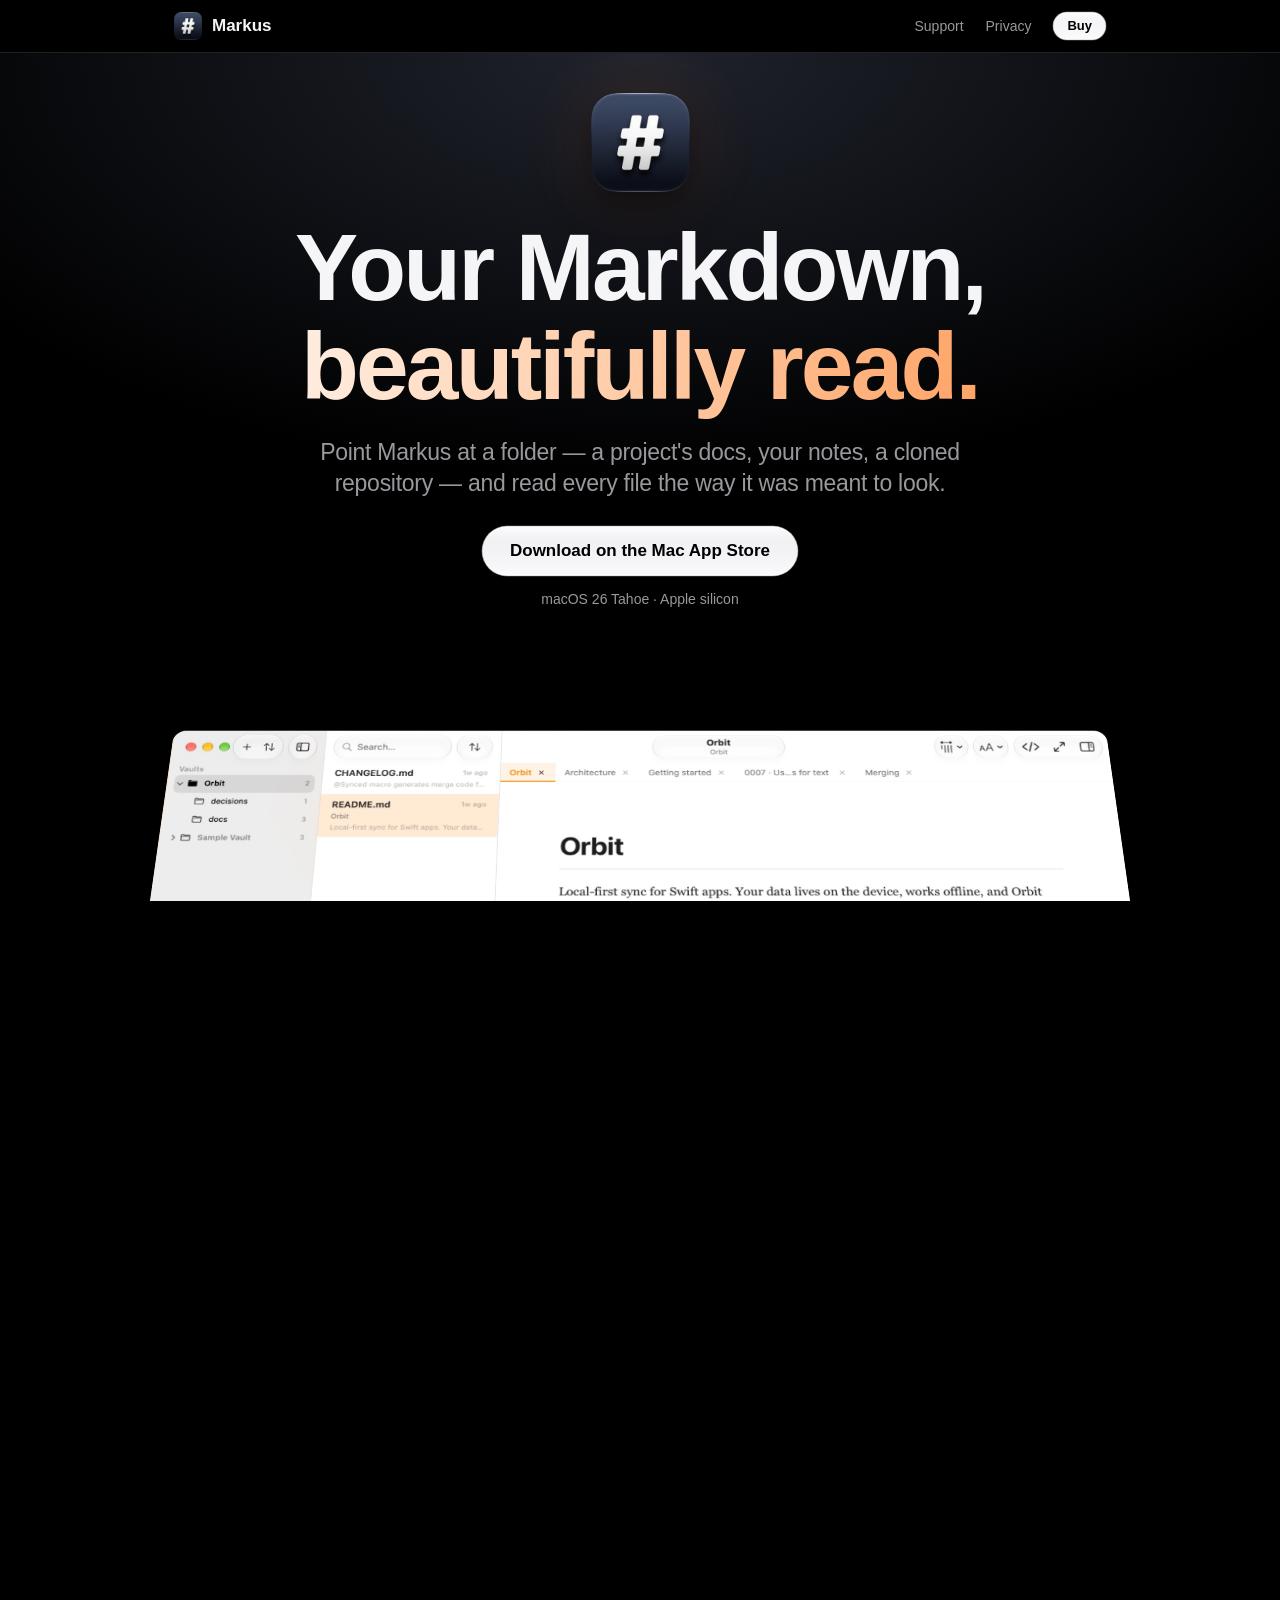
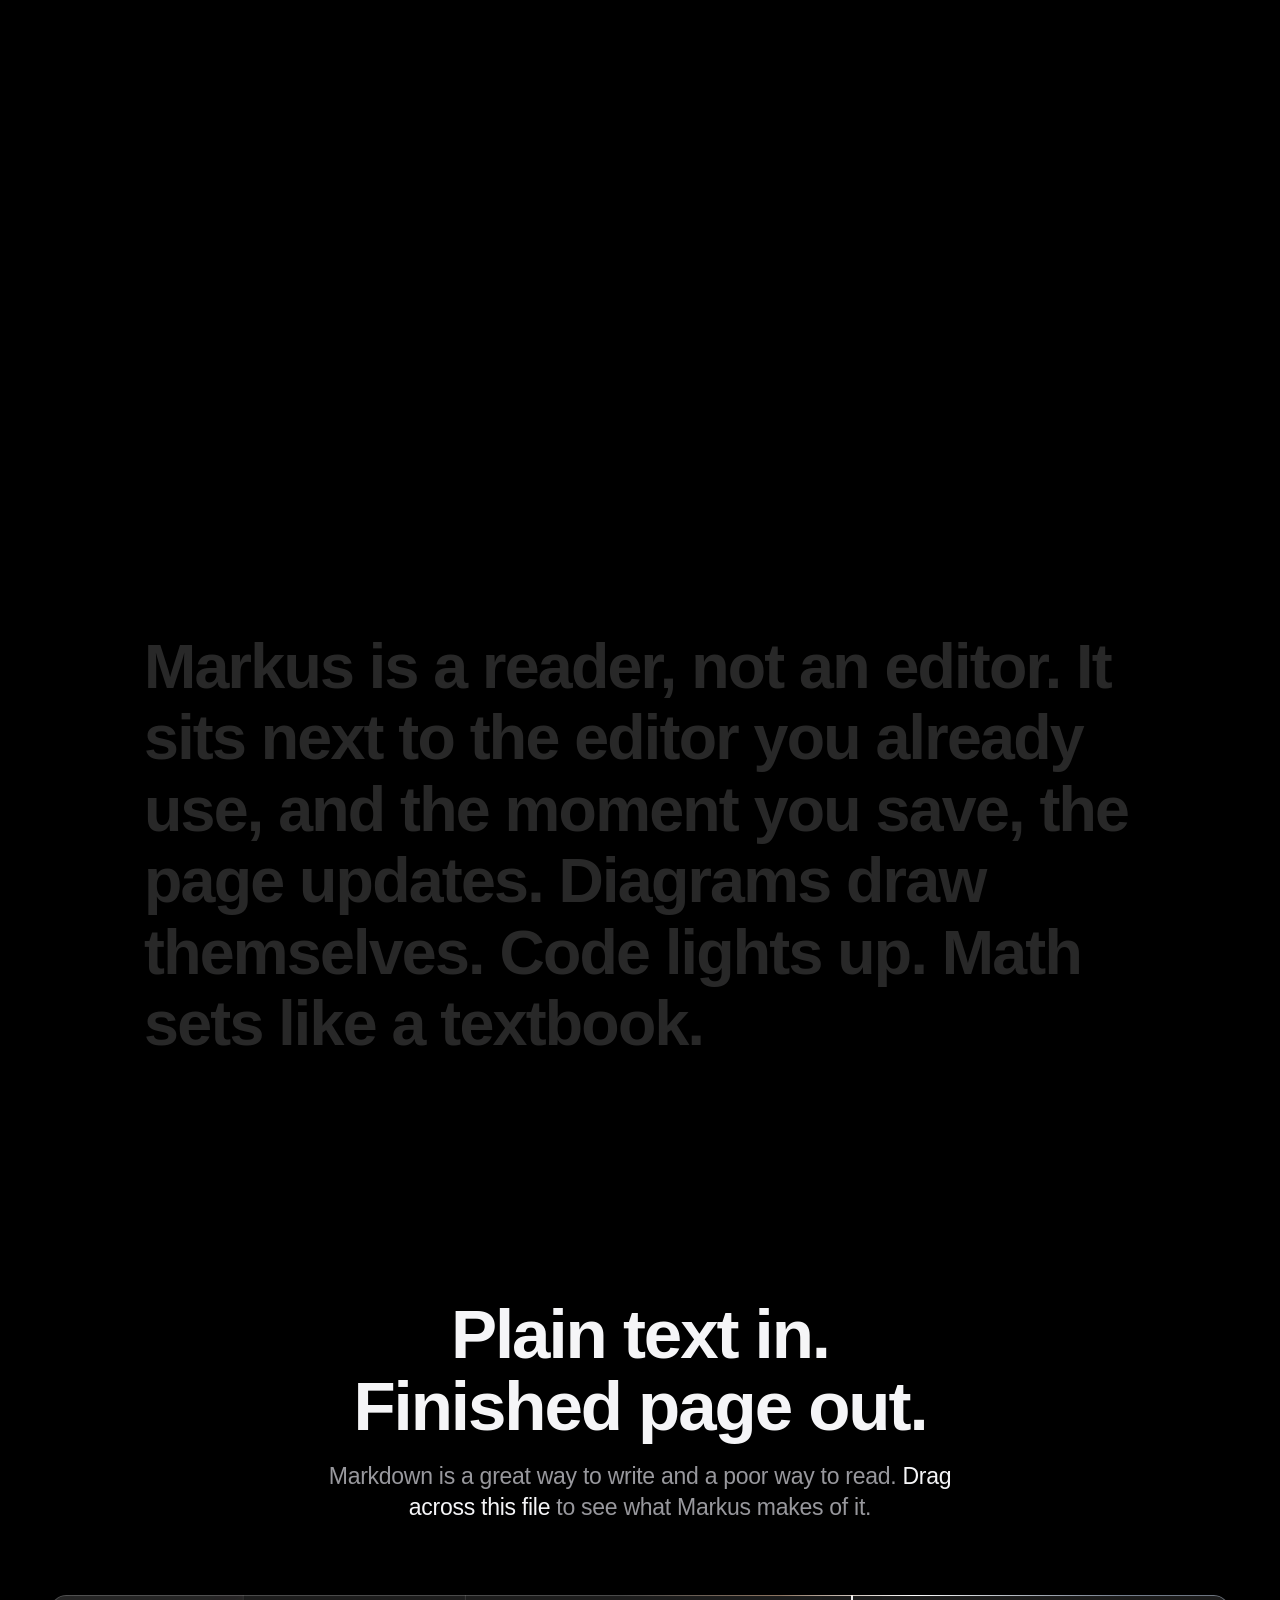
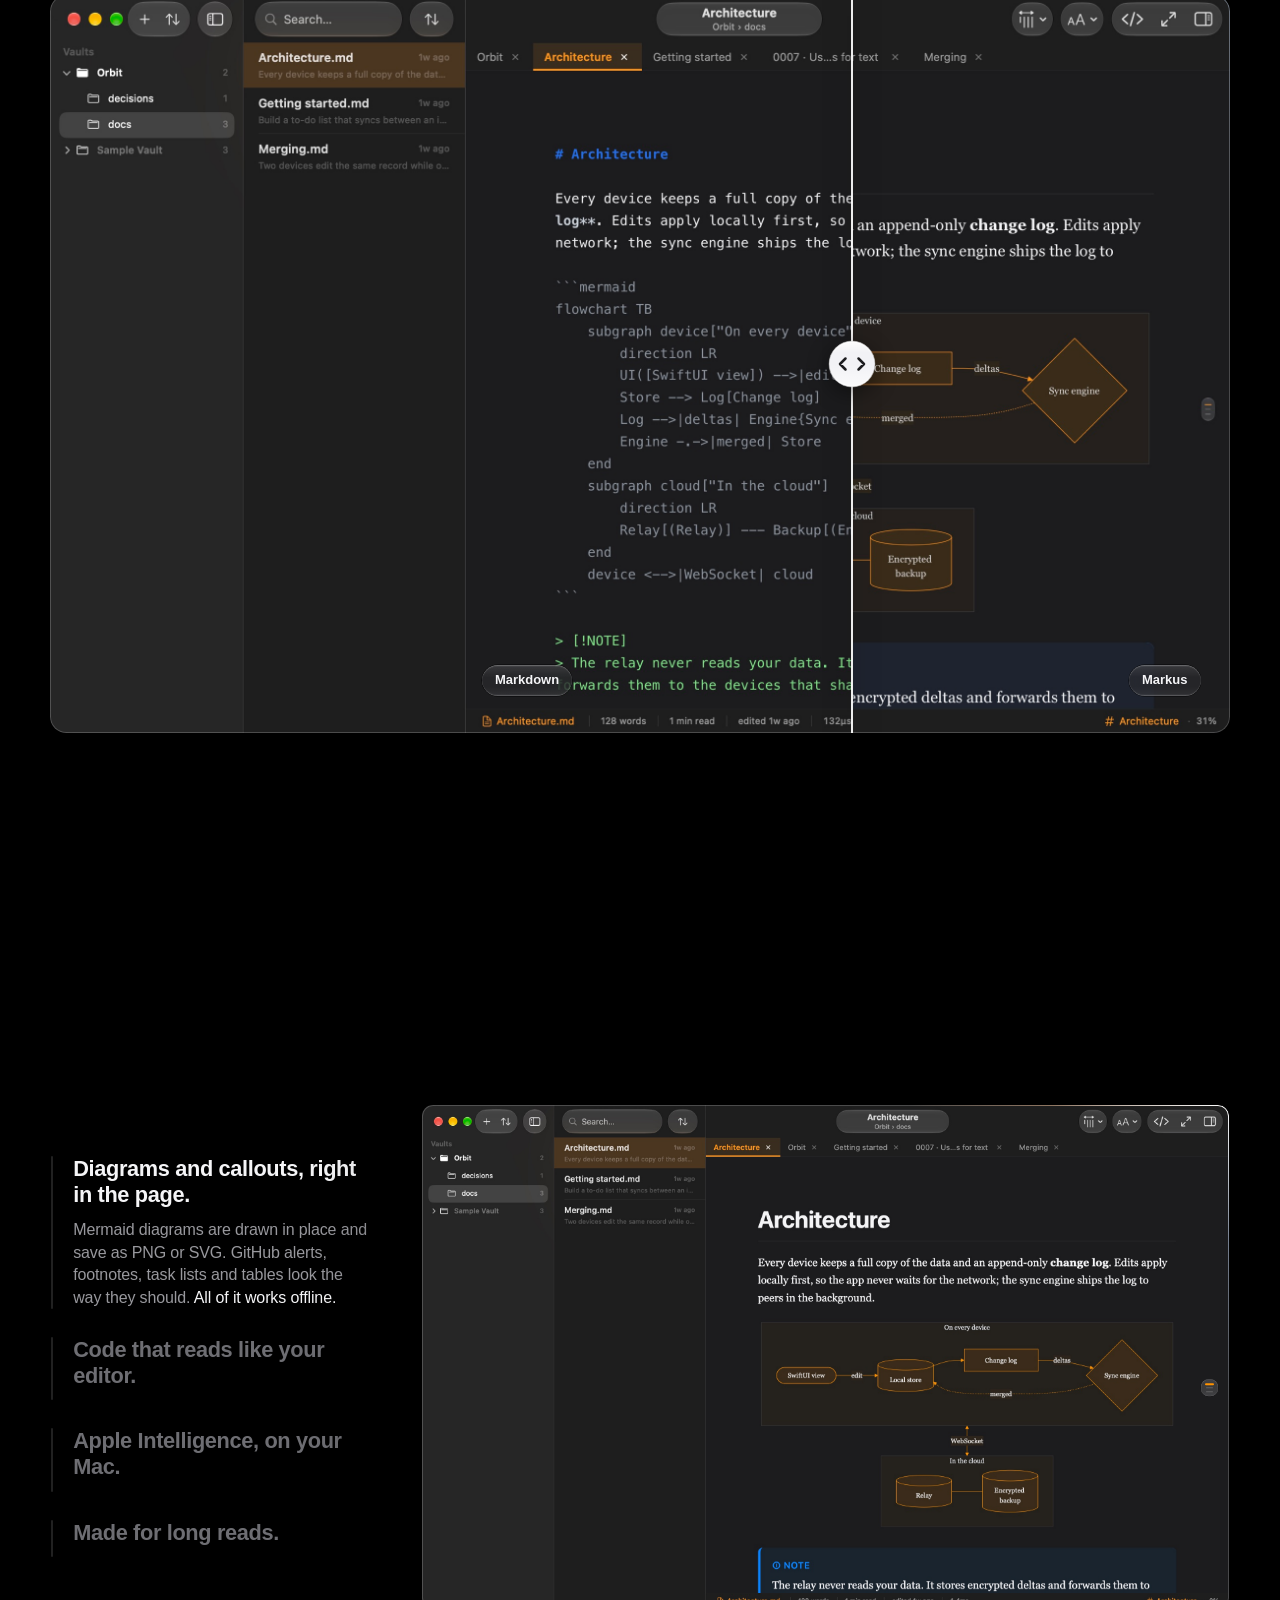
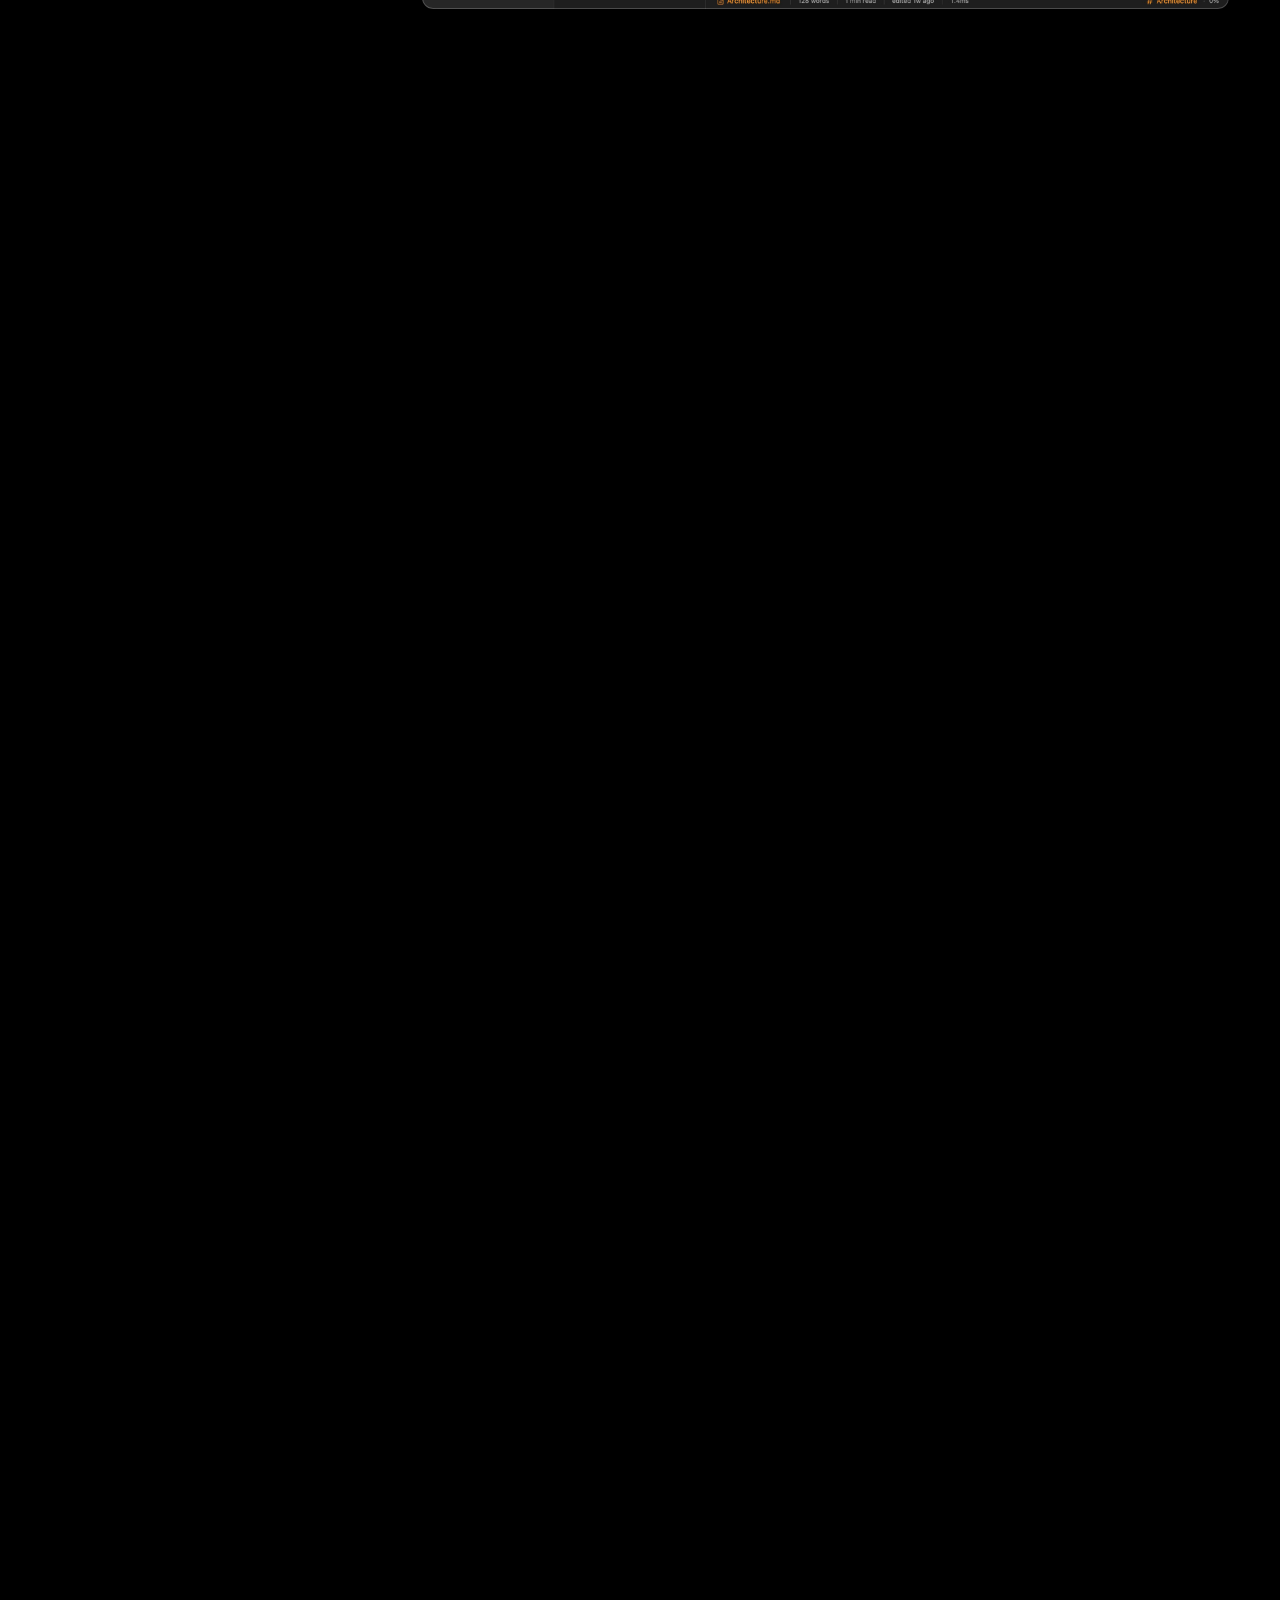
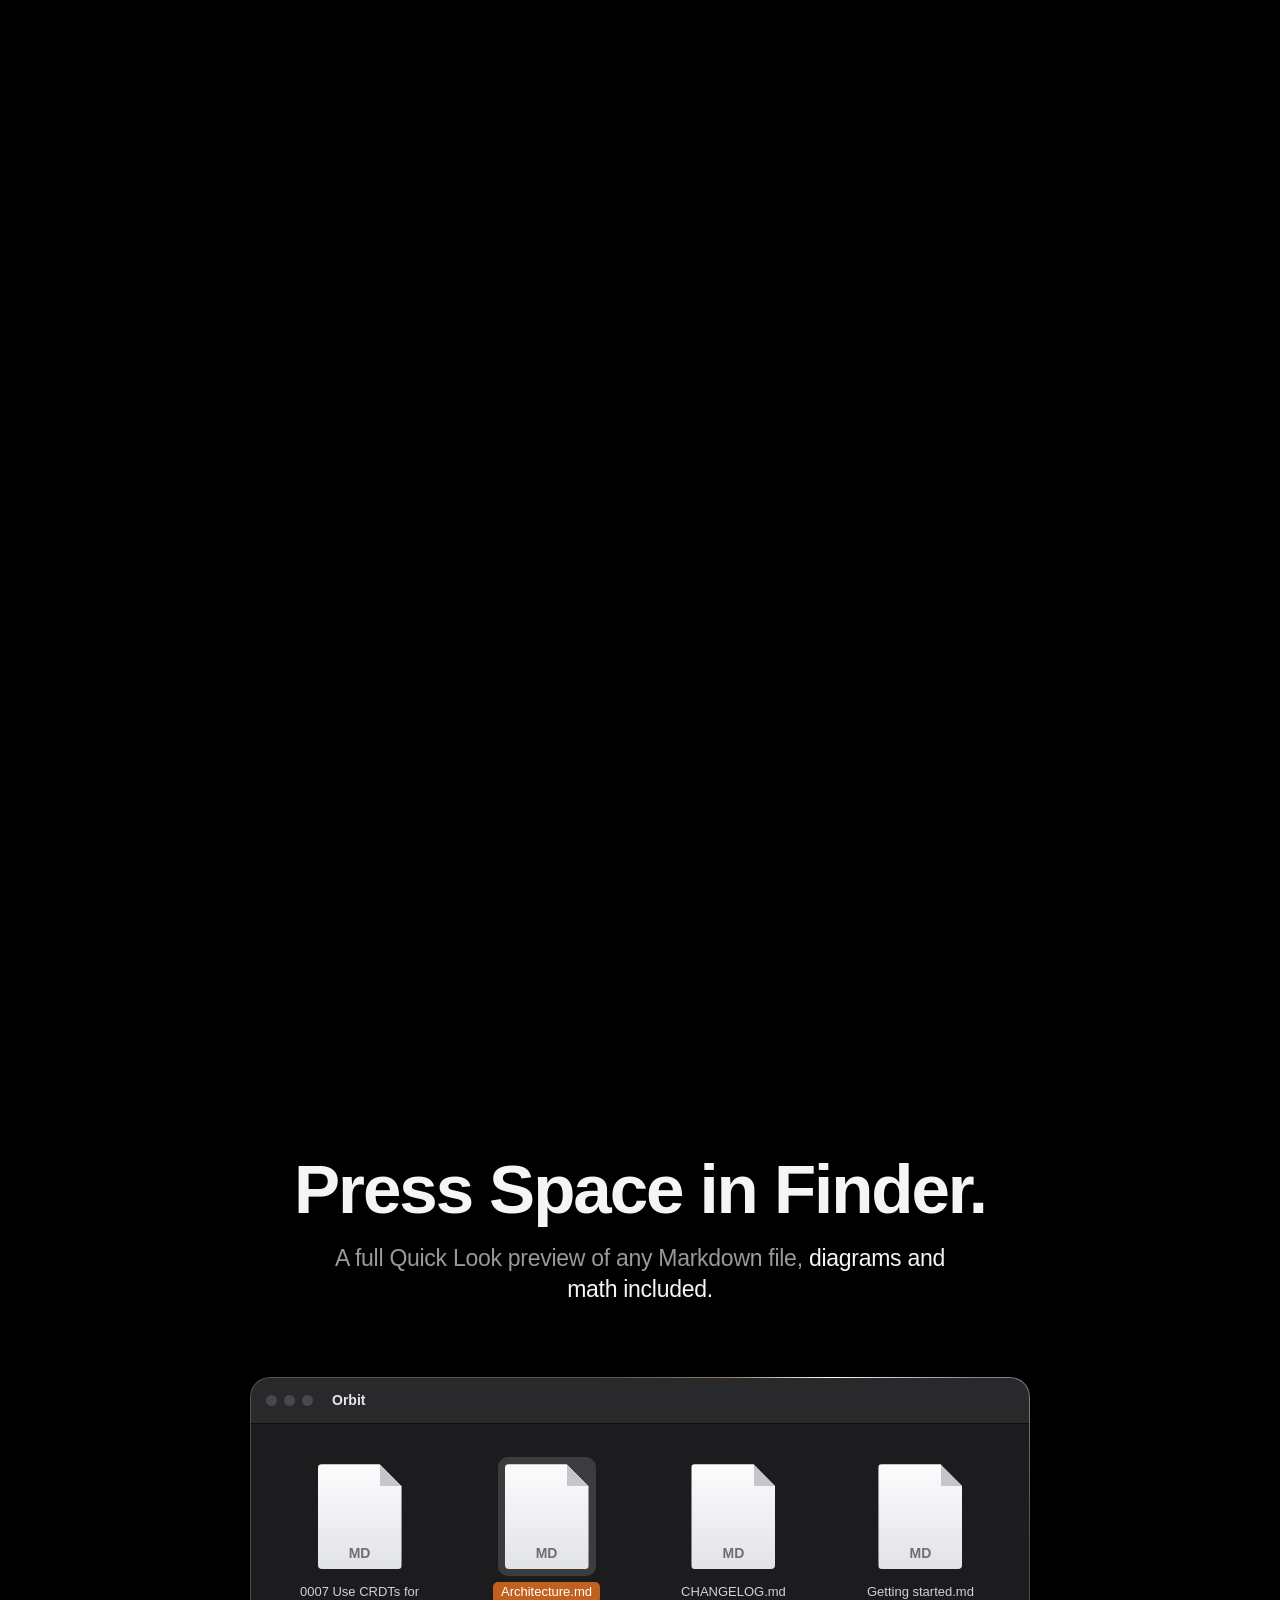
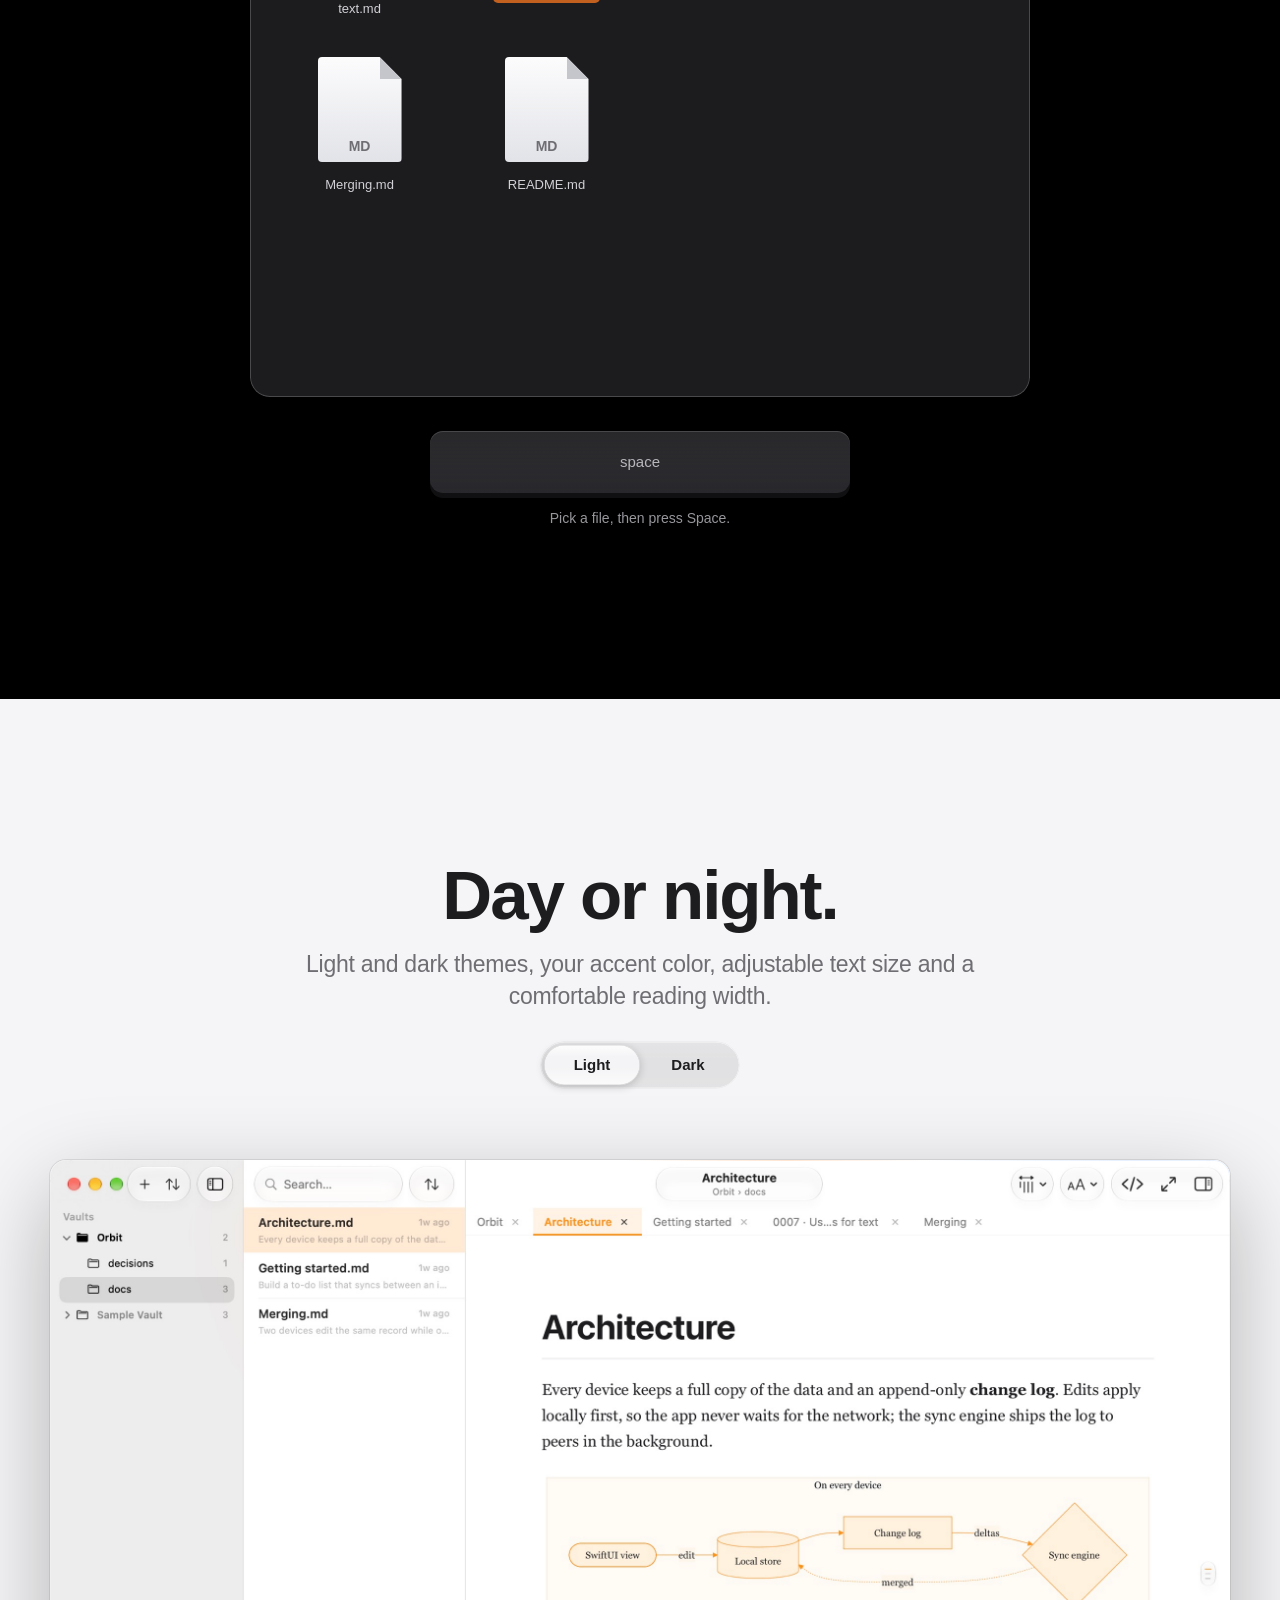
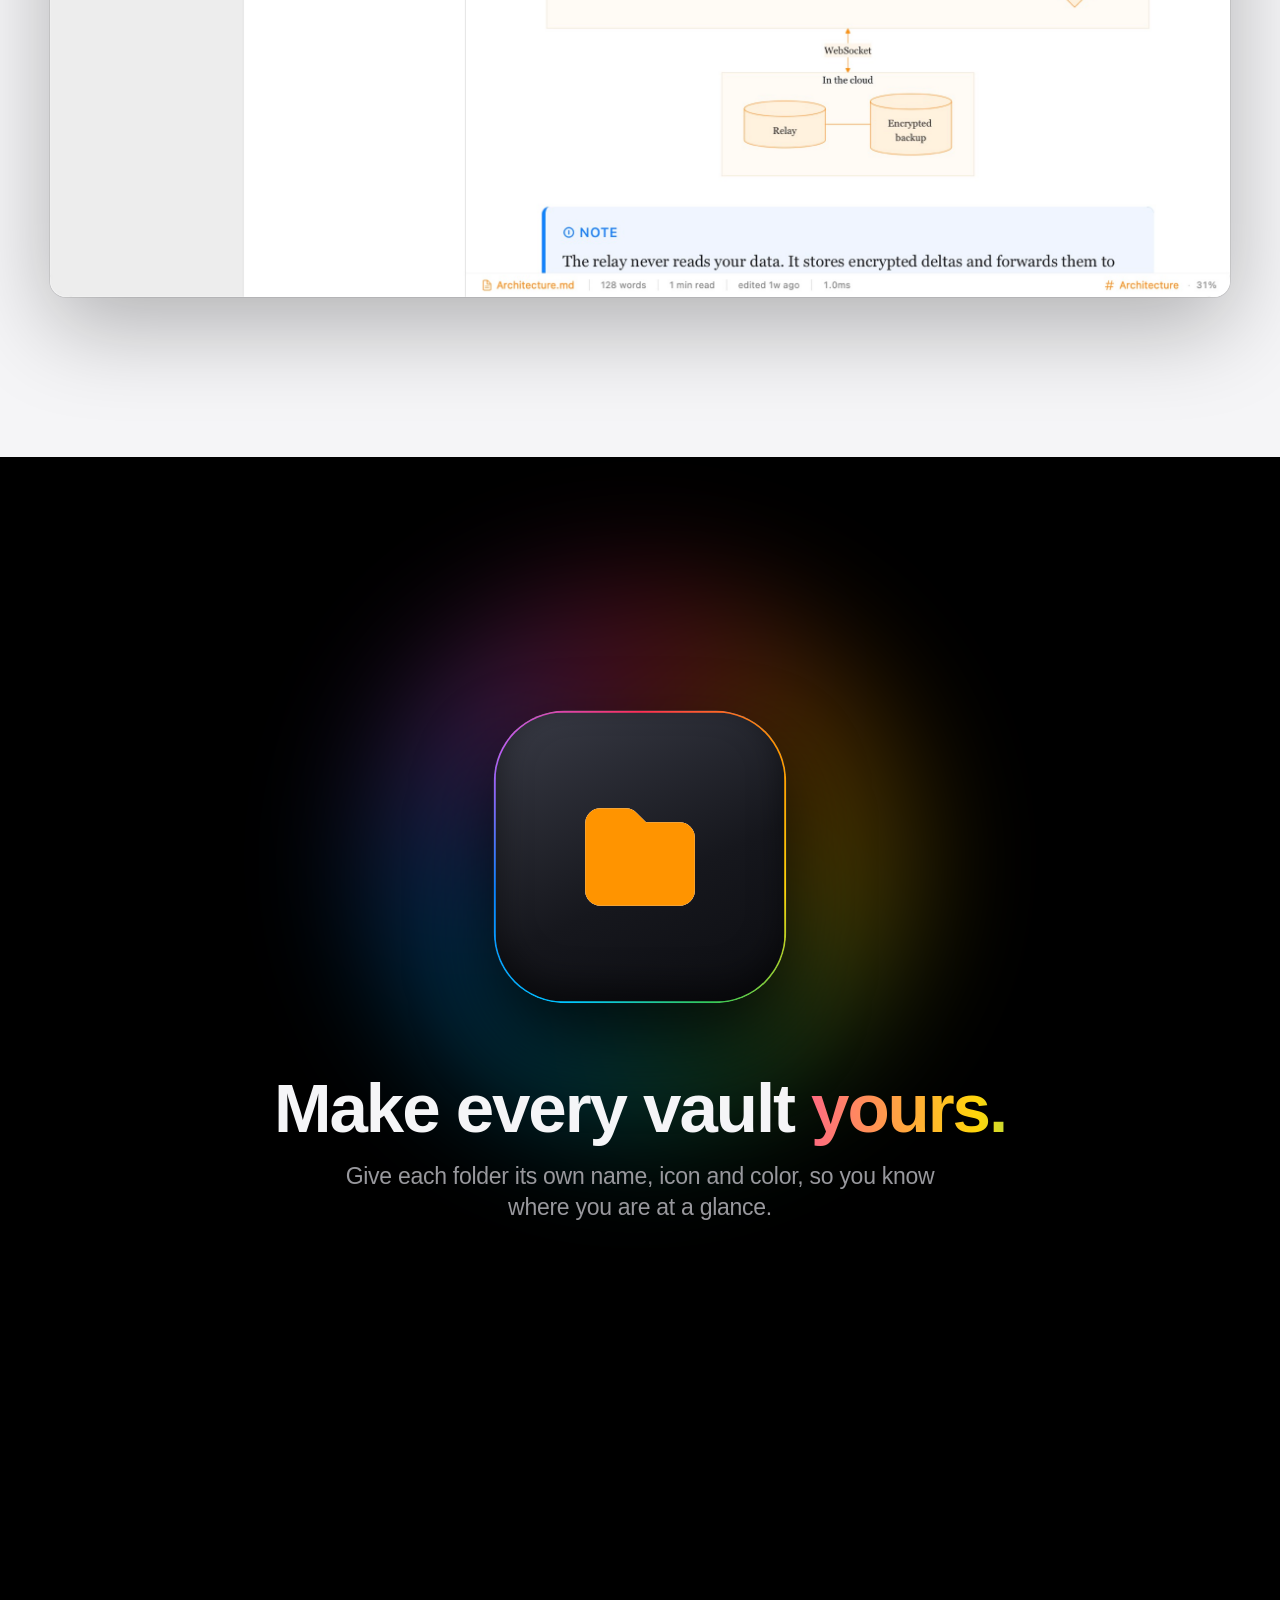
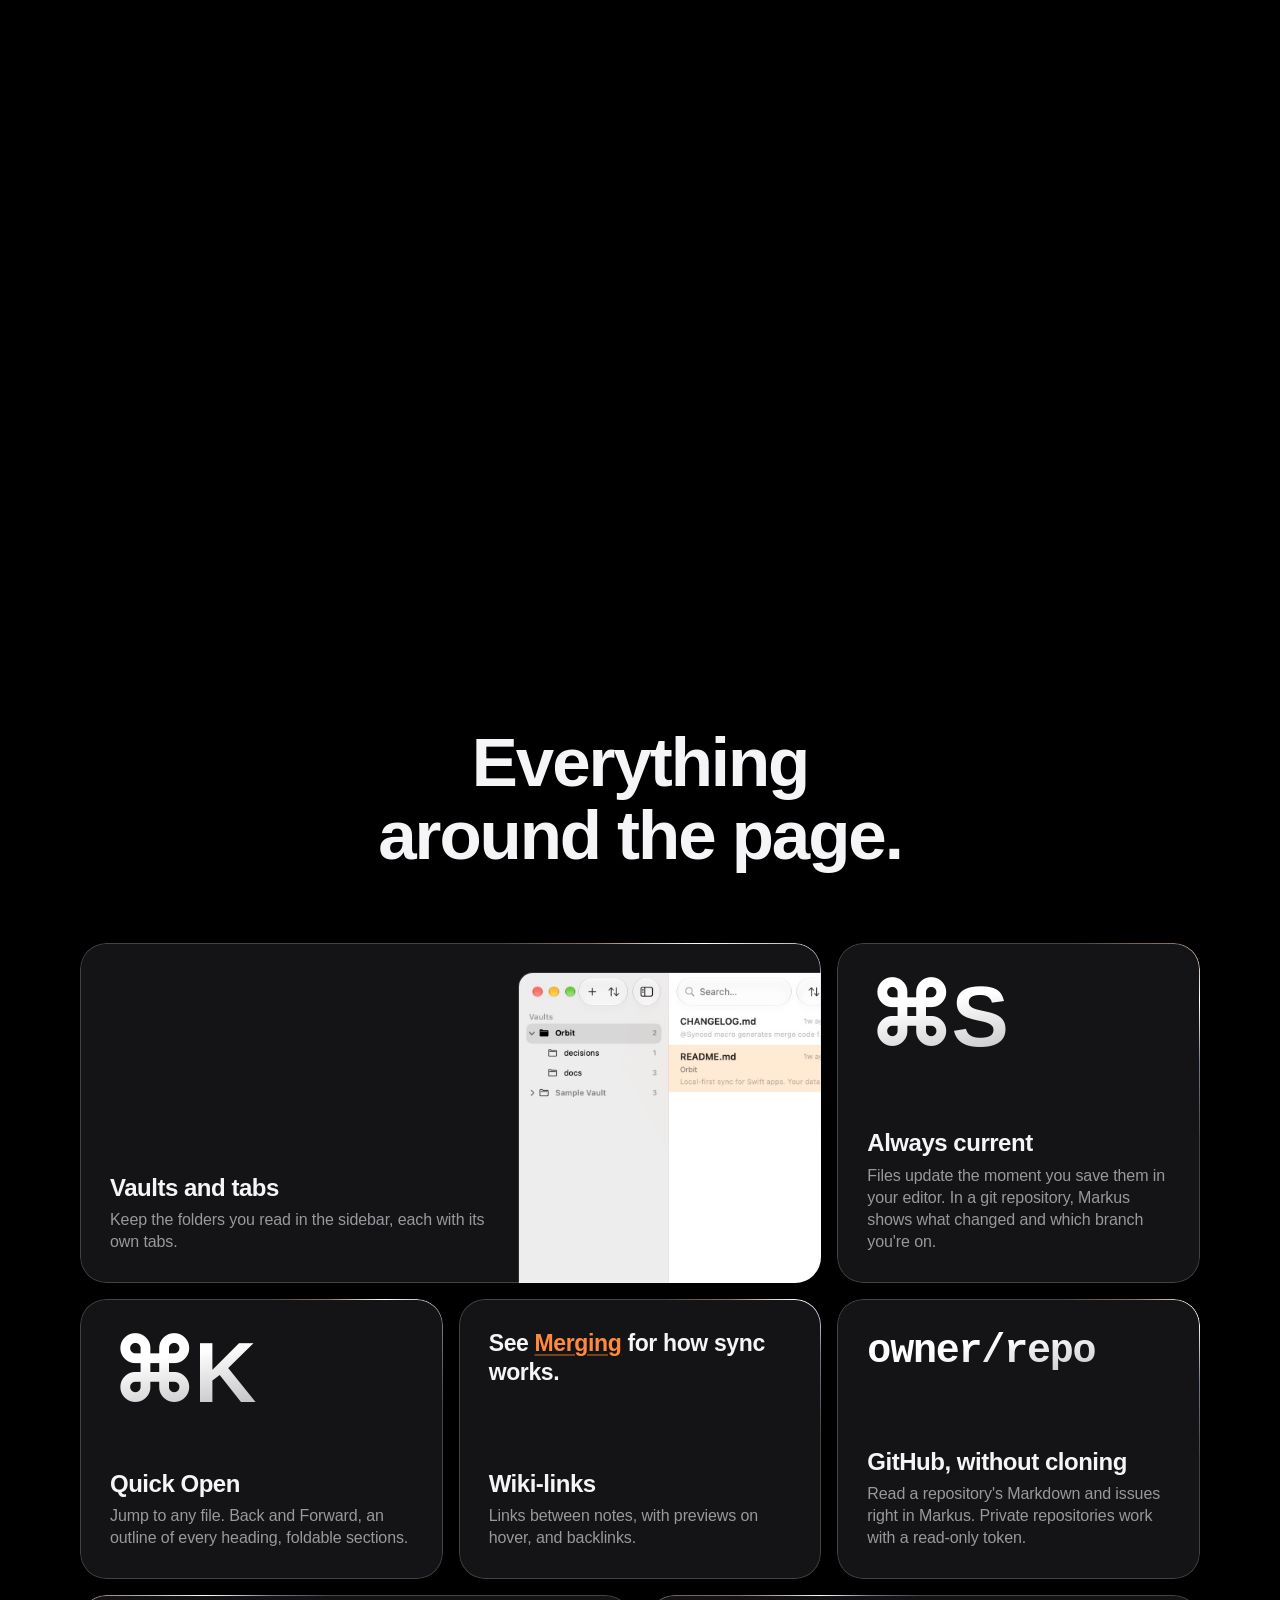
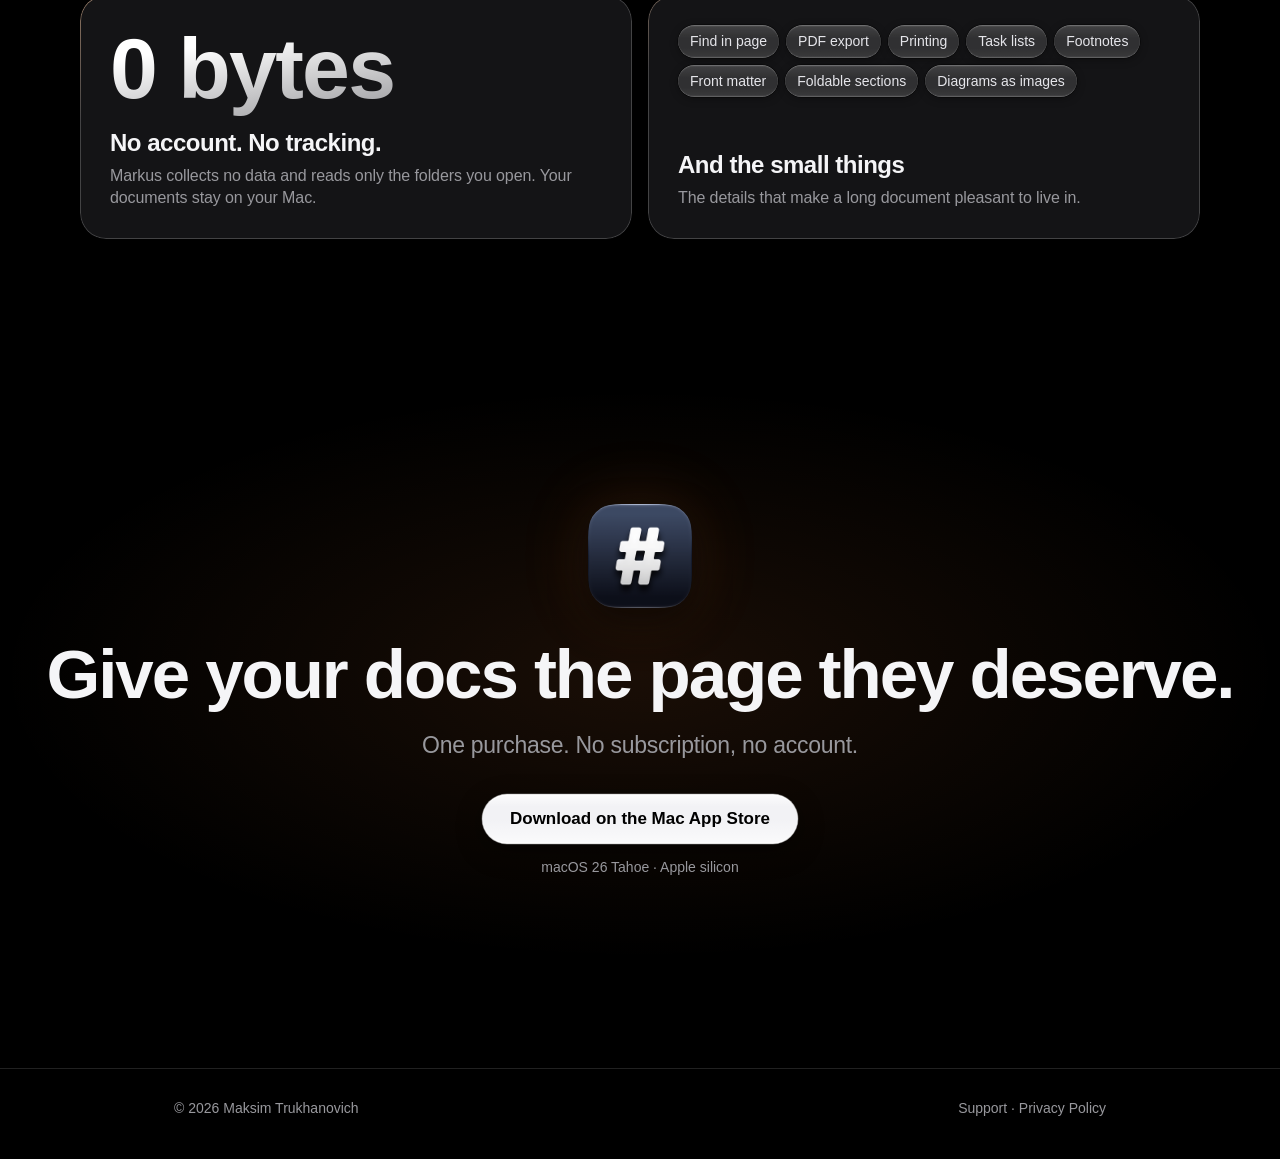
==== commit 90a56205: "Scroll the pages in the tour, live outline pill, Liquid Glass controls Each tour window now scrolls " ====
--- a/index.html
+++ b/index.html
@@ -96,10 +96,26 @@
         </li>
       </ol>
       <div class="tour-stage window" aria-hidden="true">
-        <img class="is-active" src="images/shots/diagrams.jpg" width="2400" height="1500" loading="lazy" alt="">
-        <img src="images/shots/code.jpg" width="2400" height="1500" loading="lazy" alt="">
-        <img src="images/shots/intelligence.jpg" width="2400" height="1500" loading="lazy" alt="">
-        <img src="images/shots/focus.jpg" width="2400" height="1500" loading="lazy" alt="">
+        <div class="tour-frame is-active" style="--travel: -60.298%">
+          <img src="images/shots/diagrams.jpg" width="2400" height="1500" loading="lazy" alt="">
+          <div class="tour-page" style="left: 35.234%; top: 10.250%; width: 64.766%; height: 86.500%"><img src="images/shots/diagrams-page.jpg" width="1554" height="3268" loading="lazy" alt=""></div>
+          <div class="tour-pill is-dark" style="right: 1.254%; top: 56.125%; --pt: calc(100cqw / 1280); --bar: 2; --gap: 4; --pill-accent: #FF9300" data-tops="75.2 778.6 1315.1" data-scroll="0 1051 692 1743"><i class="l1"></i><i class="l2"></i><i class="l2"></i></div>
+        </div>
+        <div class="tour-frame" style="--travel: -56.313%">
+          <img src="images/shots/code.jpg" width="2400" height="1500" loading="lazy" alt="">
+          <div class="tour-page" style="left: 35.234%; top: 10.250%; width: 64.766%; height: 86.500%"><img src="images/shots/code-page.jpg" width="1554" height="2970" loading="lazy" alt=""></div>
+          <div class="tour-pill" style="right: 1.254%; top: 56.156%; --pt: calc(100cqw / 1280); --bar: 2; --gap: 4; --pill-accent: #FF9300" data-tops="75.2 251.1 624.4 1020.3 1234.6" data-scroll="0 892 692 1584"><i class="l1"></i><i class="l2"></i><i class="l2"></i><i class="l2"></i><i class="l2"></i></div>
+        </div>
+        <div class="tour-frame" style="--travel: -57.856%">
+          <img src="images/shots/intelligence.jpg" width="2400" height="1500" loading="lazy" alt="">
+          <div class="tour-page" style="left: 35.234%; top: 10.250%; width: 44.375%; height: 86.500%"><img src="images/shots/intelligence-page.jpg" width="1065" height="3079" loading="lazy" alt=""></div>
+          <div class="tour-pill" style="right: 21.645%; top: 56.156%; --pt: calc(100cqw / 1280); --bar: 2; --gap: 4; --pill-accent: #FF9300" data-tops="116.1 217.2 426.0 966.8 1212.2" data-scroll="0 950 692 1642"><i class="l1"></i><i class="l2"></i><i class="l2"></i><i class="l2"></i><i class="l2"></i></div>
+        </div>
+        <div class="tour-frame" style="--travel: -36.343%">
+          <img src="images/shots/focus.jpg" width="2400" height="1500" loading="lazy" alt="">
+          <div class="tour-page" style="left: 0.076%; top: 0.000%; width: 99.924%; height: 100.000%"><img src="images/shots/focus-page.jpg" width="2398" height="2356" loading="lazy" alt=""></div>
+          <i class="tour-float" style="left: 95.644%; top: 1.576%; width: 3.371%; height: 4.303%; background-image: url(images/shots/focus.jpg); background-size: 2966.292% 2323.944%; background-position: 98.981% 1.647%"></i>
+        </div>
       </div>
     </div>
   </section>
--- a/style.css
+++ b/style.css
@@ -5,6 +5,18 @@
   --muted: #5d6472;
   --line: #e3e6eb;
   --accent: #e8590c;
+  /* Liquid Glass, measured on Markus's toolbar controls in macOS 26 */
+  --glass-sheen: linear-gradient(rgba(255, 255, 255, .09), rgba(255, 255, 255, 0) 40%, rgba(255, 255, 255, 0) 70%, rgba(255, 255, 255, .05));
+  --glass: var(--glass-sheen), rgba(255, 255, 255, .12);
+  --glass-edge: 0 0 0 .5px rgba(0, 0, 0, .8), inset 0 .5px 0 rgba(255, 255, 255, .3), inset 0 1.5px 1px rgba(255, 255, 255, .1),
+    inset 0 -.5px 0 rgba(255, 255, 255, .26), inset 0 -1.5px 1px rgba(255, 255, 255, .07);
+  --glass-white: linear-gradient(rgba(255, 255, 255, .85), rgba(255, 255, 255, 0) 25%, rgba(255, 255, 255, 0) 50%, rgba(255, 255, 255, .65));
+  --glass-white-edge: inset 0 0 0 .5px rgba(0, 0, 0, .18), inset 0 1.5px 1px rgba(255, 255, 255, .95), inset 0 -1.5px 1px rgba(255, 255, 255, .8),
+    0 0 0 .5px rgba(255, 255, 255, .3);
+  --glass-ink: linear-gradient(rgba(255, 255, 255, .2), rgba(255, 255, 255, 0) 40%, rgba(255, 255, 255, 0) 70%, rgba(255, 255, 255, .08));
+  --glass-ink-edge: inset 0 0 0 .5px rgba(0, 0, 0, .5), inset 0 .5px 0 rgba(255, 255, 255, .35), inset 0 -.5px 0 rgba(255, 255, 255, .2);
+  --glass-on-text: var(--glass-ink);
+  --glass-on-text-edge: var(--glass-ink-edge);
   color-scheme: light dark;
 }
 
@@ -16,6 +28,8 @@
     --muted: #9aa1ae;
     --line: #2a2e37;
     --accent: #ff8a3d;
+    --glass-on-text: var(--glass-white);
+    --glass-on-text-edge: var(--glass-white-edge);
   }
 }
 
@@ -47,7 +61,10 @@
 header.site nav { display: flex; align-items: center; }
 header.site nav a { color: var(--muted); margin-left: 22px; font-size: 14px; }
 header.site nav a:hover, header.site nav a[aria-current] { color: var(--text); text-decoration: none; }
-header.site nav a.buy { padding: 4px 14px; border-radius: 999px; background: var(--text); color: var(--bg); font-size: 13px; font-weight: 600; }
+header.site nav a.buy {
+  padding: 4px 14px; border-radius: 999px; color: var(--bg); font-size: 13px; font-weight: 600;
+  background-color: var(--text); background-image: var(--glass-on-text); box-shadow: var(--glass-on-text-edge);
+}
 header.site nav a.buy:hover { color: var(--bg); opacity: .86; }
 
 article.doc { padding: 56px 0 40px; max-width: 760px; }
--- a/landing.css
+++ b/landing.css
@@ -9,6 +9,8 @@
   --accent: #ff8a3d;
   --spring: cubic-bezier(.16, 1, .3, 1);
   --nav: 52px;
+  --glass-on-text: var(--glass-white);
+  --glass-on-text-edge: var(--glass-white-edge);
   color-scheme: dark;
   background: var(--bg);
   overflow-x: clip;
@@ -26,10 +28,11 @@
 .pill {
   display: inline-flex; align-items: center; justify-content: center;
   min-height: 50px; padding: 0 28px; border-radius: 999px;
-  background: #f5f5f7; color: #000; font-size: 17px; font-weight: 600;
+  background-color: #f2f2f5; background-image: var(--glass-white); box-shadow: var(--glass-white-edge), 0 8px 26px rgba(0, 0, 0, .45);
+  color: #000; font-size: 17px; font-weight: 600;
   transition: transform .4s var(--spring), background-color .2s;
 }
-.pill:hover { background: #fff; text-decoration: none; transform: scale(1.04); }
+.pill:hover { background-color: #fafafc; text-decoration: none; transform: scale(1.04); }
 .pill:active { transform: scale(.98); }
 .pill:focus-visible, .chapter button:focus-visible, .keycap:focus-visible, .wikilink:focus-visible { outline: 3px solid var(--accent); outline-offset: 3px; }
 
@@ -124,20 +127,19 @@
 .compare-handle { position: absolute; top: 0; bottom: 0; left: var(--pos); width: 2px; margin-left: -1px; background: rgba(255, 255, 255, .92); box-shadow: 0 0 24px rgba(0, 0, 0, .55); }
 .compare-handle span {
   position: absolute; top: 50%; left: 50%; width: 46px; height: 46px; margin: -23px 0 0 -23px; border-radius: 50%;
-  background: rgba(245, 245, 247, .94); box-shadow: 0 6px 22px rgba(0, 0, 0, .45);
+  background-color: #f2f2f5; background-image: var(--glass-white); box-shadow: var(--glass-white-edge), 0 6px 22px rgba(0, 0, 0, .45);
   transition: transform .4s var(--spring);
 }
-.compare-handle span::before, .compare-handle span::after {
-  content: ""; position: absolute; top: 50%; width: 9px; height: 9px; margin-top: -5px;
-  border-left: 2.5px solid #1d1d1f; border-bottom: 2.5px solid #1d1d1f; border-radius: 1px;
-}
-.compare-handle span::before { left: 11px; transform: rotate(45deg); }
-.compare-handle span::after { right: 11px; transform: rotate(225deg); }
+.compare-handle span::before {
+  content: ""; position: absolute; inset: 0;
+  background: url("data:image/svg+xml,%3Csvg xmlns='http://www.w3.org/2000/svg' viewBox='0 0 46 46' fill='none' stroke='%231d1d1f' stroke-width='2.5' stroke-linecap='round' stroke-linejoin='round'%3E%3Cpath d='M16.5 17.5 11 23l5.5 5.5M29.5 17.5 35 23l-5.5 5.5'/%3E%3C/svg%3E") center / 100% no-repeat;
+}
 .compare:hover .compare-handle span, .compare.dragging .compare-handle span { transform: scale(1.14); }
 .compare-input:focus-visible ~ .compare-handle span { outline: 3px solid var(--accent); outline-offset: 3px; }
 .chip {
   position: absolute; bottom: 5%; padding: 5px 13px; border-radius: 999px;
-  background: rgba(20, 20, 22, .72); -webkit-backdrop-filter: blur(14px); backdrop-filter: blur(14px);
+  background: var(--glass-sheen), rgba(44, 44, 48, .62); box-shadow: var(--glass-edge);
+  -webkit-backdrop-filter: blur(14px) saturate(1.6); backdrop-filter: blur(14px) saturate(1.6);
   color: #f5f5f7; font-size: 13px; font-weight: 600; transition: opacity .3s;
 }
 .chip-source { left: 36.6%; }
@@ -178,8 +180,38 @@
   max-width: calc((100vh - var(--nav) - 72px) * 1.6);
   aspect-ratio: 16 / 10;
 }
-.pin .tour-stage img { position: absolute; inset: 0; height: 100%; opacity: 0; transform: scale(1.025); transition: opacity .6s ease, transform 1.1s var(--spring); }
-.pin .tour-stage img.is-active { opacity: 1; transform: none; }
+.pin .tour-frame { position: absolute; inset: 0; opacity: 0; transform: scale(1.025); transition: opacity .6s ease, transform 1.1s var(--spring); }
+.pin .tour-frame.is-active { opacity: 1; transform: none; }
+.tour-frame > img { height: 100%; }
+.tour-page { position: absolute; overflow: hidden; }
+.tour-page img { transform: translateY(calc(var(--scroll, 0) * var(--travel))); will-change: transform; }
+.tour-float { position: absolute; border-radius: 999px; background-repeat: no-repeat; }
+.tour-frame { container-type: inline-size; }
+.tour-pill {
+  --scale: .55; --grow: .45s var(--spring);
+  position: absolute; transform: translateY(-50%);
+  display: flex; flex-direction: column; align-items: center; gap: calc(var(--gap) * var(--pt));
+  width: calc(28 * var(--scale) * var(--pt)); padding: calc(7 * var(--pt)) 0; border-radius: calc(12 * var(--pt));
+  background: linear-gradient(#fdfdfd, #f9f9f9 40%, #fbfbfb);
+  box-shadow: 0 0 0 calc(.5 * var(--pt)) rgb(0 0 0 / .14), 0 calc(3 * var(--pt)) calc(10 * var(--pt)) rgb(0 0 0 / .06);
+  transition: width var(--grow);
+}
+.tour-pill.is-dark {
+  background: linear-gradient(#434346, #3a3a3c 30%, #3a3a3c 70%, #434346);
+  box-shadow: 0 0 0 calc(.5 * var(--pt)) rgb(0 0 0 / .5), inset 0 0 0 calc(.5 * var(--pt)) rgb(255 255 255 / .14), inset 0 calc(.5 * var(--pt)) 0 rgb(255 255 255 / .22);
+}
+.tour-pill.is-moving { --scale: 1; }
+.tour-pill i {
+  --width: 14; --height: var(--bar);
+  flex: none; width: calc(var(--width) * var(--scale) * var(--pt)); height: calc(var(--height) * var(--scale) * var(--pt));
+  border-radius: 99px; background: #cecece;
+  transition: width var(--grow), height var(--grow), background-color .25s;
+}
+.tour-pill.is-dark i { background: #606061; }
+.tour-pill .l2 { --width: 11; }
+.tour-pill .l3 { --width: 8; }
+.tour-pill .l4 { --width: calc(var(--bar) + .5); --height: calc(var(--bar) + .5); }
+.tour-pill i.is-current { background: var(--pill-accent); }
 
 /* Quick Look */
 
@@ -234,18 +266,25 @@
 /* Day or night */
 
 .daynight {
-  --surface-tone: #f5f5f7; --ink: #1d1d1f; --ink-muted: #6e6e73; --thumb: #fff; --track: rgba(0, 0, 0, .08);
+  --surface-tone: #f5f5f7; --ink: #1d1d1f; --ink-muted: #6e6e73; --thumb: #f4f4f6; --thumb-lift: .85; --track: rgba(0, 0, 0, .08);
+  --track-edge: 0 0 0 .5px rgba(0, 0, 0, .06), inset 0 .5px 0 rgba(255, 255, 255, .8), inset 0 -.5px 0 rgba(255, 255, 255, .6);
   padding: clamp(90px, 13vw, 160px) 24px;
   background: var(--surface-tone); color: var(--ink);
-  transition: background-color .7s ease, color .7s ease;
-}
-.daynight:has(input[value="dark"]:checked) { --surface-tone: #000; --ink: #f5f5f7; --ink-muted: #98989d; --thumb: #3a3a3e; --track: rgba(255, 255, 255, .12); }
+  transition: background-color .7s ease, color .7s ease, --thumb-lift .7s ease;
+}
+.daynight:has(input[value="dark"]:checked) {
+  --surface-tone: #000; --ink: #f5f5f7; --ink-muted: #98989d; --thumb: #3a3a3e; --thumb-lift: .2; --track: rgba(255, 255, 255, .12); --track-edge: var(--glass-edge);
+}
 .daynight .section-head p { color: var(--ink-muted); transition: color .7s ease; }
-.segmented { position: relative; display: inline-grid; grid-template-columns: 1fr 1fr; margin: 30px 0 0; padding: 3px; border: 0; border-radius: 999px; background: var(--track); transition: background-color .7s ease; }
+.segmented { position: relative; display: inline-grid; grid-template-columns: 1fr 1fr; margin: 30px 0 0; padding: 3px; border: 0; border-radius: 999px;
+  background-color: var(--track); background-image: var(--glass-sheen); box-shadow: var(--track-edge); transition: background-color .7s ease;
+}
 .segmented legend { position: absolute; width: 1px; height: 1px; overflow: hidden; clip-path: inset(50%); }
 .segmented::before {
   content: ""; position: absolute; top: 3px; bottom: 3px; left: 3px; width: calc(50% - 3px); border-radius: 999px;
-  background: var(--thumb); box-shadow: 0 2px 8px rgba(0, 0, 0, .18);
+  background-color: var(--thumb);
+  background-image: linear-gradient(rgb(255 255 255 / var(--thumb-lift)), rgb(255 255 255 / 0) 30%, rgb(255 255 255 / 0) 55%, rgb(255 255 255 / calc(var(--thumb-lift) * .75)));
+  box-shadow: inset 0 0 0 .5px rgba(0, 0, 0, .16), inset 0 .5px 0 rgba(255, 255, 255, .4), inset 0 -.5px 0 rgba(255, 255, 255, .25), 0 2px 8px rgba(0, 0, 0, .18);
   transition: transform .55s var(--spring), background-color .7s ease;
 }
 .segmented:has(input[value="dark"]:checked)::before { transform: translateX(100%); }
@@ -253,7 +292,7 @@
 .segmented input { position: absolute; inset: 0; margin: 0; opacity: 0; cursor: pointer; }
 .segmented:has(input:focus-visible)::before { outline: 3px solid var(--accent); outline-offset: 2px; }
 /* Safari keeps a stale last row when this fractional-height window repaints with its bottom edge off screen; its own layer prevents that. */
-.daynight-window { transform: translateZ(0); max-width: 1180px; margin: 0 auto; box-shadow: 0 0 0 1px rgba(127, 127, 127, .2), 0 30px 90px rgba(0, 0, 0, .28); }
+.daynight-window { transform: translateZ(0); background: var(--surface-tone); max-width: 1180px; margin: 0 auto; box-shadow: 0 0 0 1px rgba(127, 127, 127, .2), 0 30px 90px rgba(0, 0, 0, .28); }
 .daynight-window .daynight-dark { position: absolute; inset: 0; height: 100%; opacity: 0; transition: opacity .7s ease; }
 .daynight:has(input[value="dark"]:checked) .daynight-dark { opacity: 1; }
 
@@ -286,7 +325,10 @@
 .glyph-mono { font: 600 clamp(30px, 3.2vw, 40px)/1.15 ui-monospace, "SF Mono", Menlo, monospace; letter-spacing: -.03em; }
 .card .wiki { flex: 1; margin: 0 0 18px; color: var(--text); font-size: 23px; font-weight: 600; line-height: 1.25; letter-spacing: -.016em; }
 .tags { flex: 1; display: flex; flex-wrap: wrap; align-content: flex-start; gap: 7px; list-style: none; margin: 0 0 22px; padding: 0; }
-.tags li { padding: 5px 12px; border-radius: 999px; background: rgba(255, 255, 255, .08); color: #d1d1d6; font-size: 14px; font-weight: 500; }
+.tags li {
+  padding: 5px 12px; border-radius: 999px; color: #e5e5ea; font-size: 14px; font-weight: 500;
+  background: var(--glass); box-shadow: var(--glass-edge), 0 2px 8px rgba(0, 0, 0, .3);
+}
 .wikilink { position: relative; color: var(--accent); text-decoration: underline; text-decoration-color: rgba(255, 138, 61, .4); text-underline-offset: 3px; cursor: pointer; }
 .wiki-preview {
   position: absolute; left: -18px; bottom: calc(100% + 10px); z-index: 2; width: 240px; padding: 12px 14px; border-radius: 12px;
@@ -329,6 +371,7 @@
 
 @property --split { syntax: "<length>"; inherits: true; initial-value: 0px; }
 @property --solid { syntax: "<number>"; inherits: true; initial-value: 1; }
+@property --thumb-lift { syntax: "<number>"; inherits: true; initial-value: .2; }
 
 .icon-set { position: absolute; }
 
@@ -394,13 +437,13 @@
   max-width: 1280px; margin: 0 auto; padding: clamp(40px, 6vw, 70px) 24px clamp(90px, 12vw, 150px);
 }
 .vmock {
-  --m-bg: #1c1c1e; --m-side: #27272a; --m-text: #f5f5f7; --m-muted: #98989d; --m-line: rgba(255, 255, 255, .09); --m-row: rgba(255, 255, 255, .1); --m-pill: rgba(255, 255, 255, .1); --m-note: rgba(52, 199, 89, .12);
+  --m-bg: #1c1c1e; --m-side: #27272a; --m-text: #f5f5f7; --m-muted: #98989d; --m-line: rgba(255, 255, 255, .09); --m-row: rgba(255, 255, 255, .1); --m-pill: rgba(255, 255, 255, .1); --m-pill-edge: var(--glass-edge); --m-note: rgba(52, 199, 89, .12);
   --m-tint: var(--tint); --m-accent: #ff9400;
   container-type: inline-size; background: var(--m-bg); color: var(--m-text);
   transition: background-color .4s;
 }
 .vault-demo:has(input[name="vault-appearance"][value="light"]:checked) .vmock {
-  --m-bg: #fff; --m-side: #ededf0; --m-text: #1d1d1f; --m-muted: #6e6e73; --m-line: rgba(0, 0, 0, .09); --m-row: rgba(0, 0, 0, .07); --m-pill: rgba(0, 0, 0, .05); --m-note: rgba(52, 199, 89, .1);
+  --m-bg: #fff; --m-side: #ededf0; --m-text: #1d1d1f; --m-muted: #6e6e73; --m-line: rgba(0, 0, 0, .09); --m-row: rgba(0, 0, 0, .07); --m-pill: rgba(0, 0, 0, .05); --m-pill-edge: 0 0 0 .5px rgba(0, 0, 0, .1), inset 0 .5px 0 rgba(255, 255, 255, .9), inset 0 -.5px 0 rgba(255, 255, 255, .7); --m-note: rgba(52, 199, 89, .1);
 }
 .vmock-inner { display: grid; grid-template-columns: 25% minmax(0, 1fr); height: 100%; font-size: 1.28cqw; }
 .vm-side { padding: 1.5em 1em; background: var(--m-side); border-right: 1px solid var(--m-line); transition: background-color .4s; }
@@ -422,7 +465,10 @@
 .vm-main { position: relative; display: flex; flex-direction: column; min-width: 0; }
 .vm-top { position: relative; overflow: hidden; background: linear-gradient(180deg, color-mix(in srgb, var(--m-tint) 20%, transparent), transparent); }
 .vm-toolbar { display: flex; justify-content: center; padding: 1em 1em .7em; }
-.vm-pill { display: grid; justify-items: center; min-width: 17em; padding: .4em 1.6em; border-radius: 99em; background: var(--m-pill); }
+.vm-pill {
+  display: grid; justify-items: center; min-width: 17em; padding: .4em 1.6em; border-radius: 99em;
+  background-color: var(--m-pill); background-image: var(--glass-sheen); box-shadow: var(--m-pill-edge);
+}
 .vm-pill strong { color: var(--m-text); font-size: 1.14em; font-weight: 600; }
 .vm-pill span { color: var(--m-muted); font-size: .86em; }
 .vm-tabs { display: flex; gap: 1.8em; padding: 0 1.6em; border-bottom: 1px solid var(--m-line); color: var(--m-muted); font-size: 1.12em; }
@@ -492,7 +538,7 @@
 .vicon:has(input:checked) svg { fill: var(--icon-tint, #fff); }
 .vicon:has(input:focus-visible) { outline: 2px solid var(--accent); outline-offset: 1px; }
 .vpanel hr { width: 100%; height: 1px; margin: 0; border: 0; background: rgba(255, 255, 255, .1); }
-.segmented-small { display: inline-grid; width: max-content; margin: 0; --track: rgba(255, 255, 255, .1); --thumb: #48484c; --ink: var(--text); }
+.segmented-small { display: inline-grid; width: max-content; margin: 0; --track: rgba(255, 255, 255, .1); --track-edge: var(--glass-edge); --thumb: #48484c; --thumb-lift: .2; --ink: var(--text); }
 .segmented-small label { min-width: 68px; padding: 4px 12px; font-size: 13px; }
 .vfacts { grid-column: 1 / -1; display: grid; grid-template-columns: repeat(3, minmax(0, 1fr)); gap: 28px; margin: 34px 0 0; padding: 0; list-style: none; color: var(--muted); font-size: 17px; font-weight: 500; line-height: 1.38; letter-spacing: -.008em; }
 
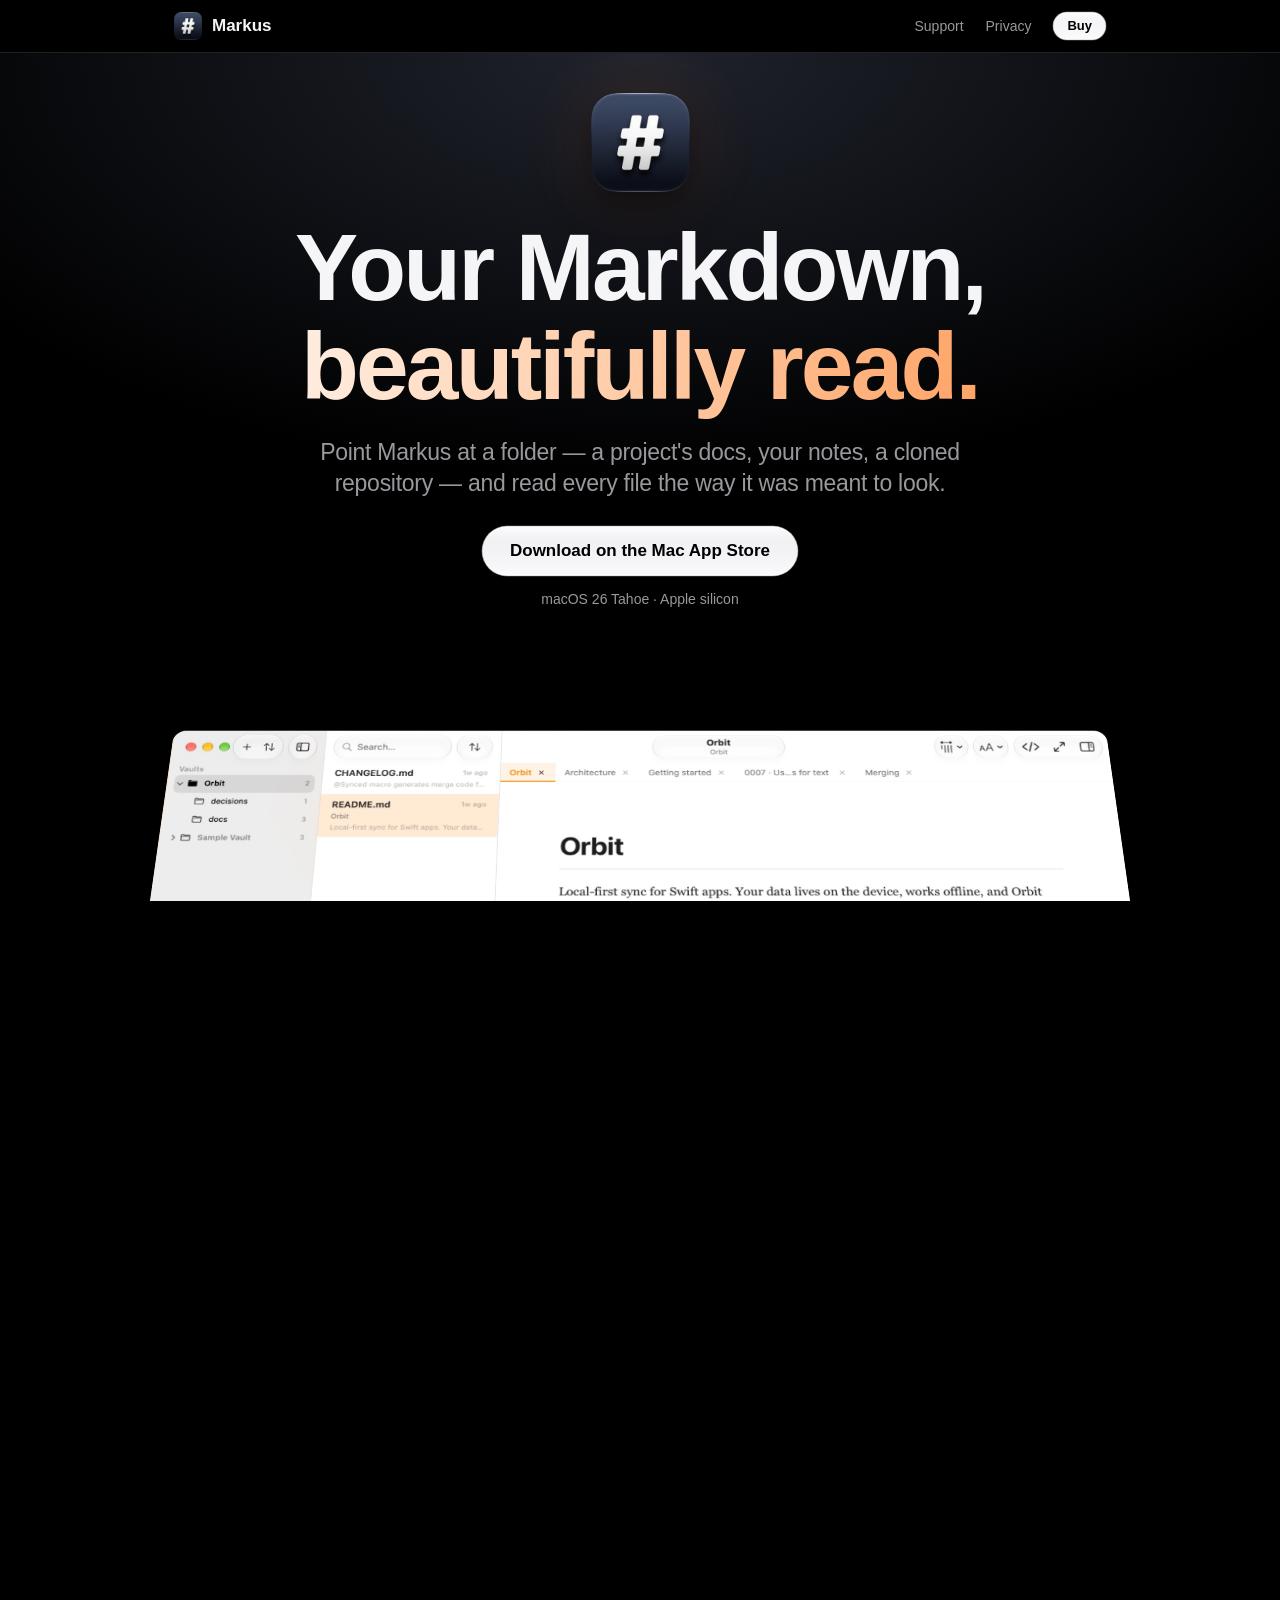
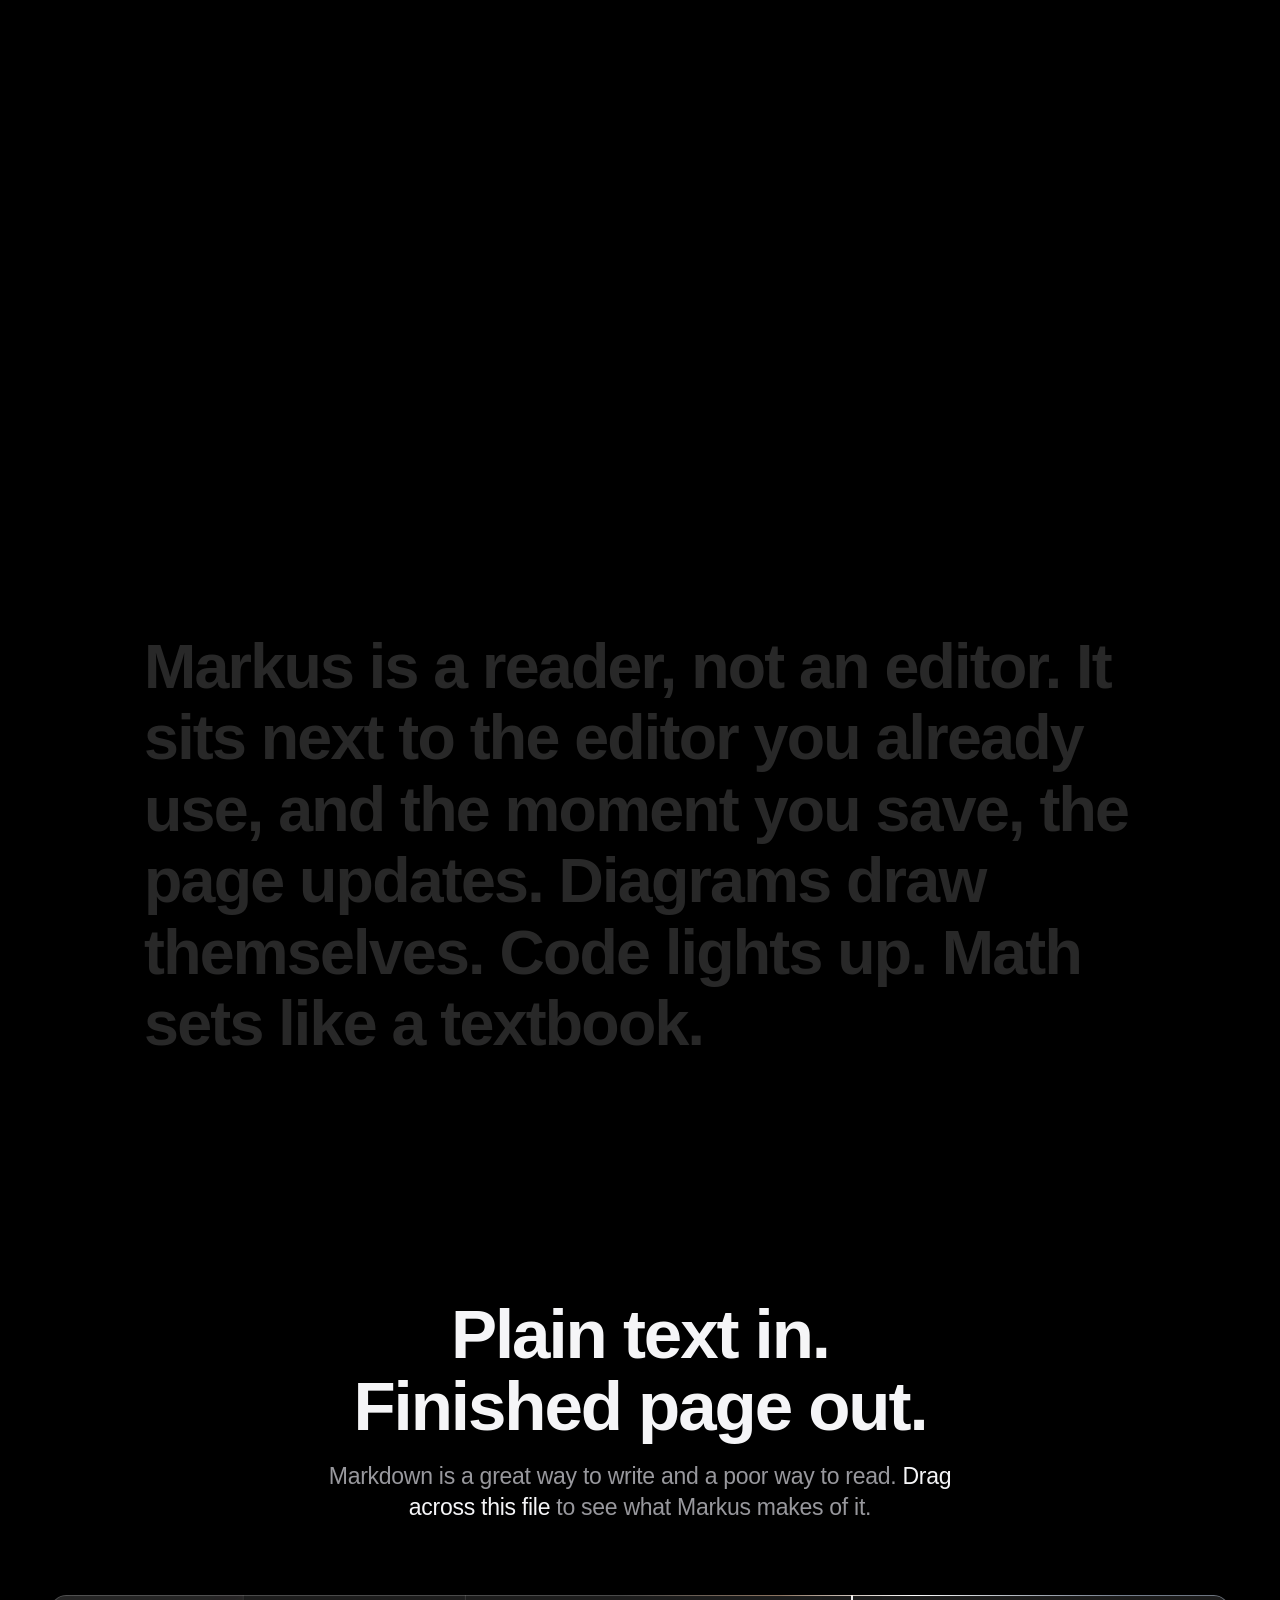
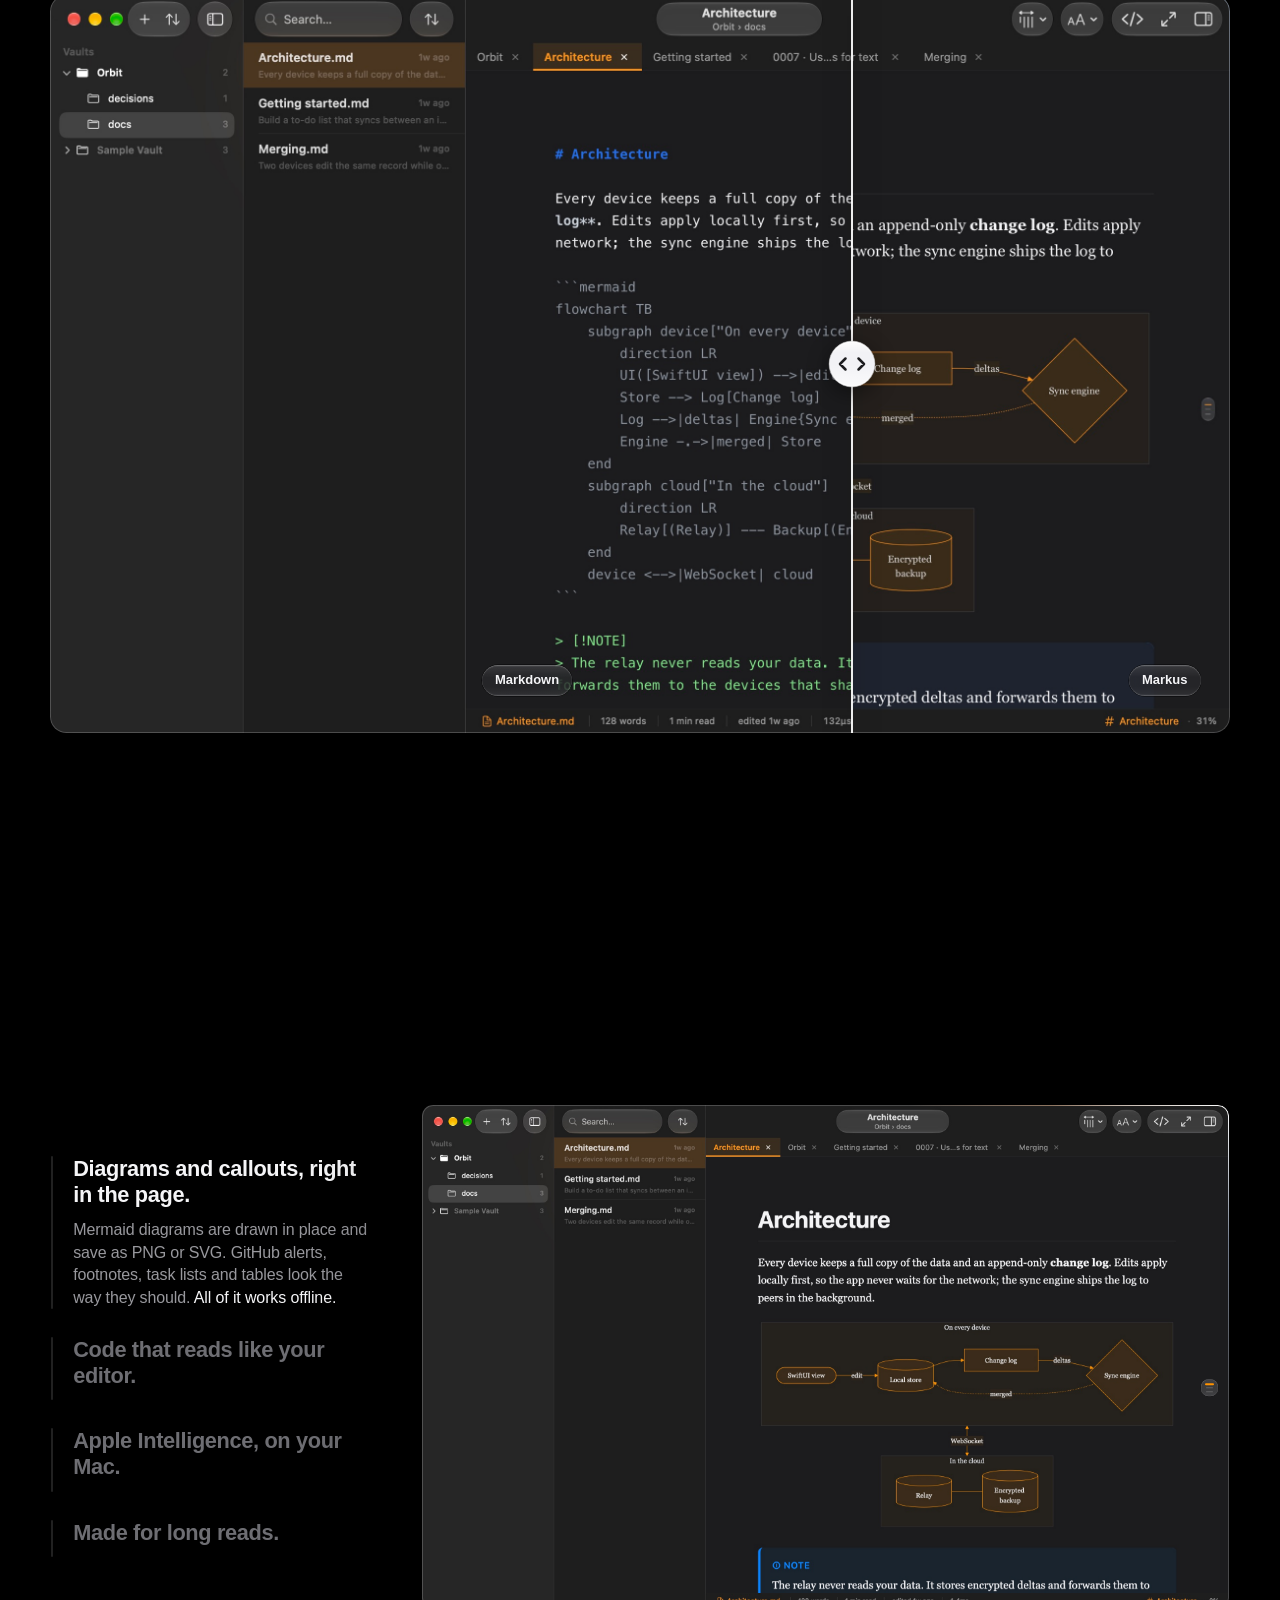
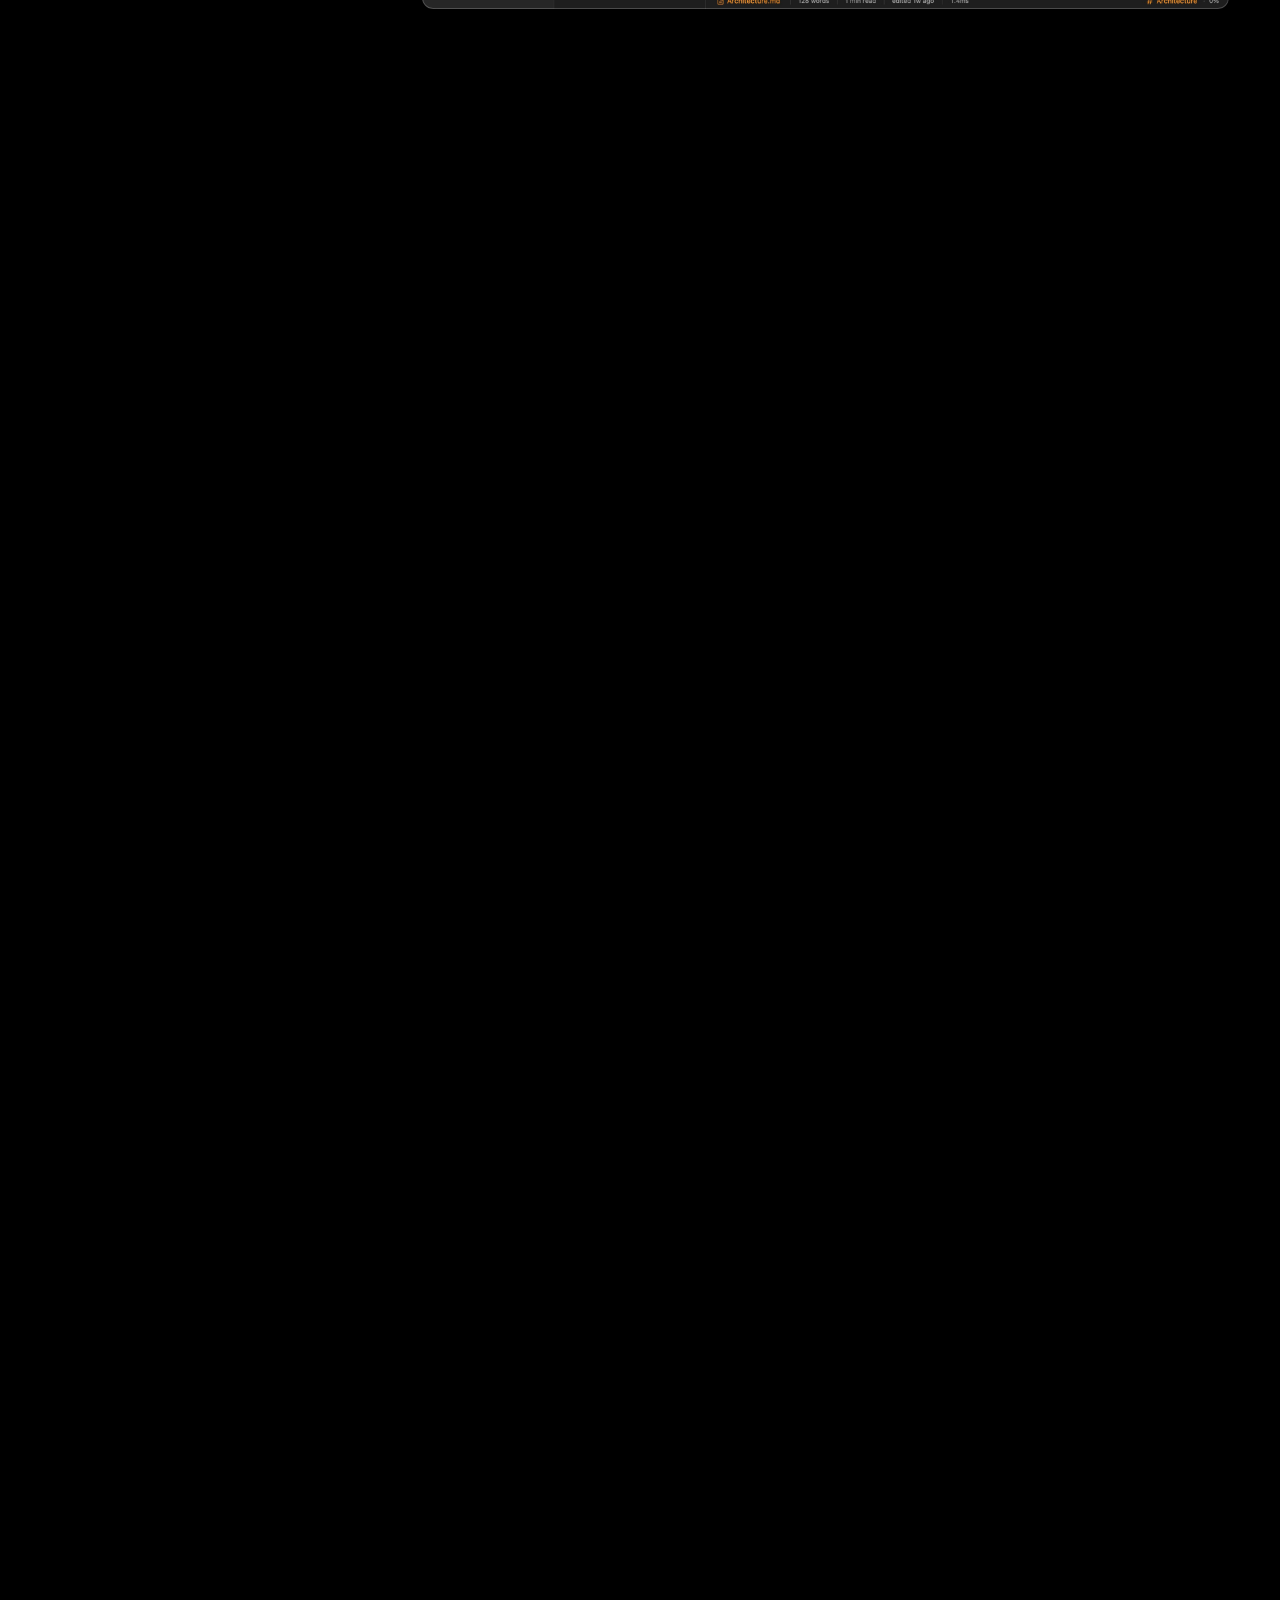
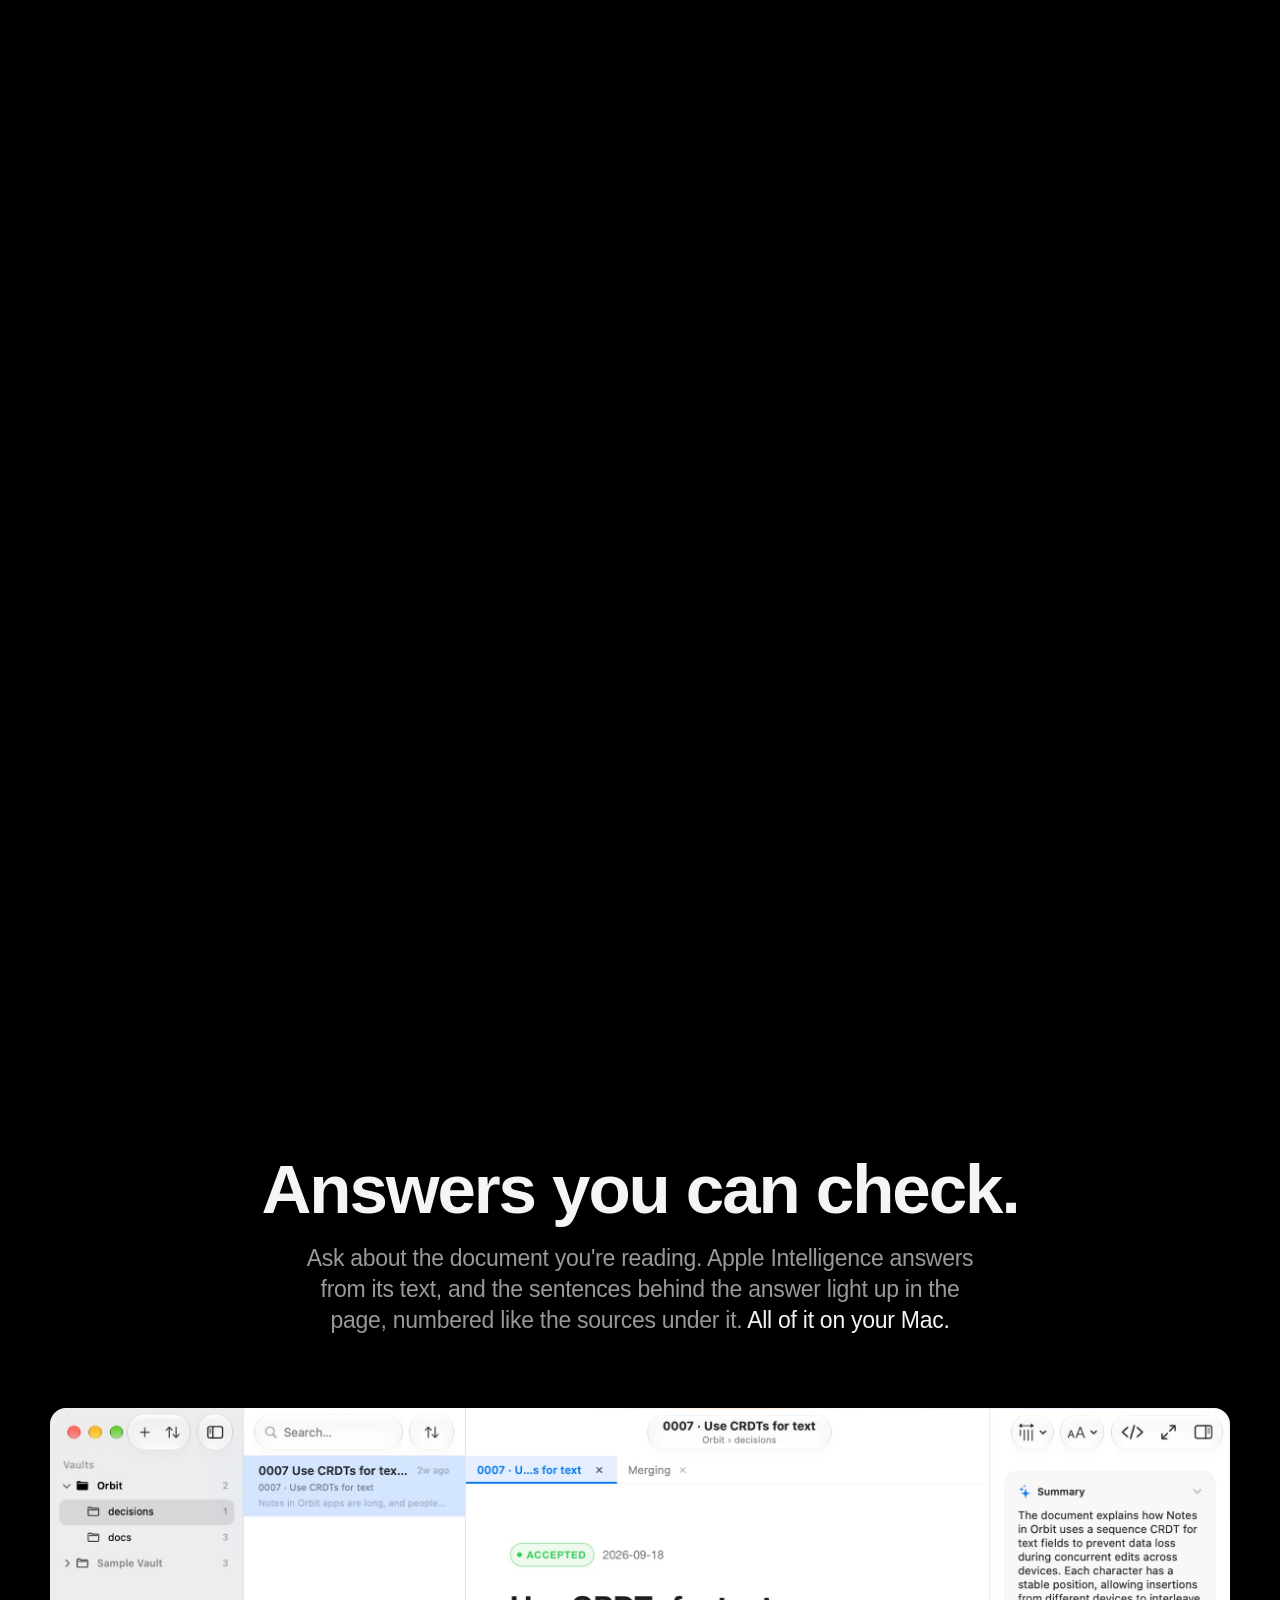
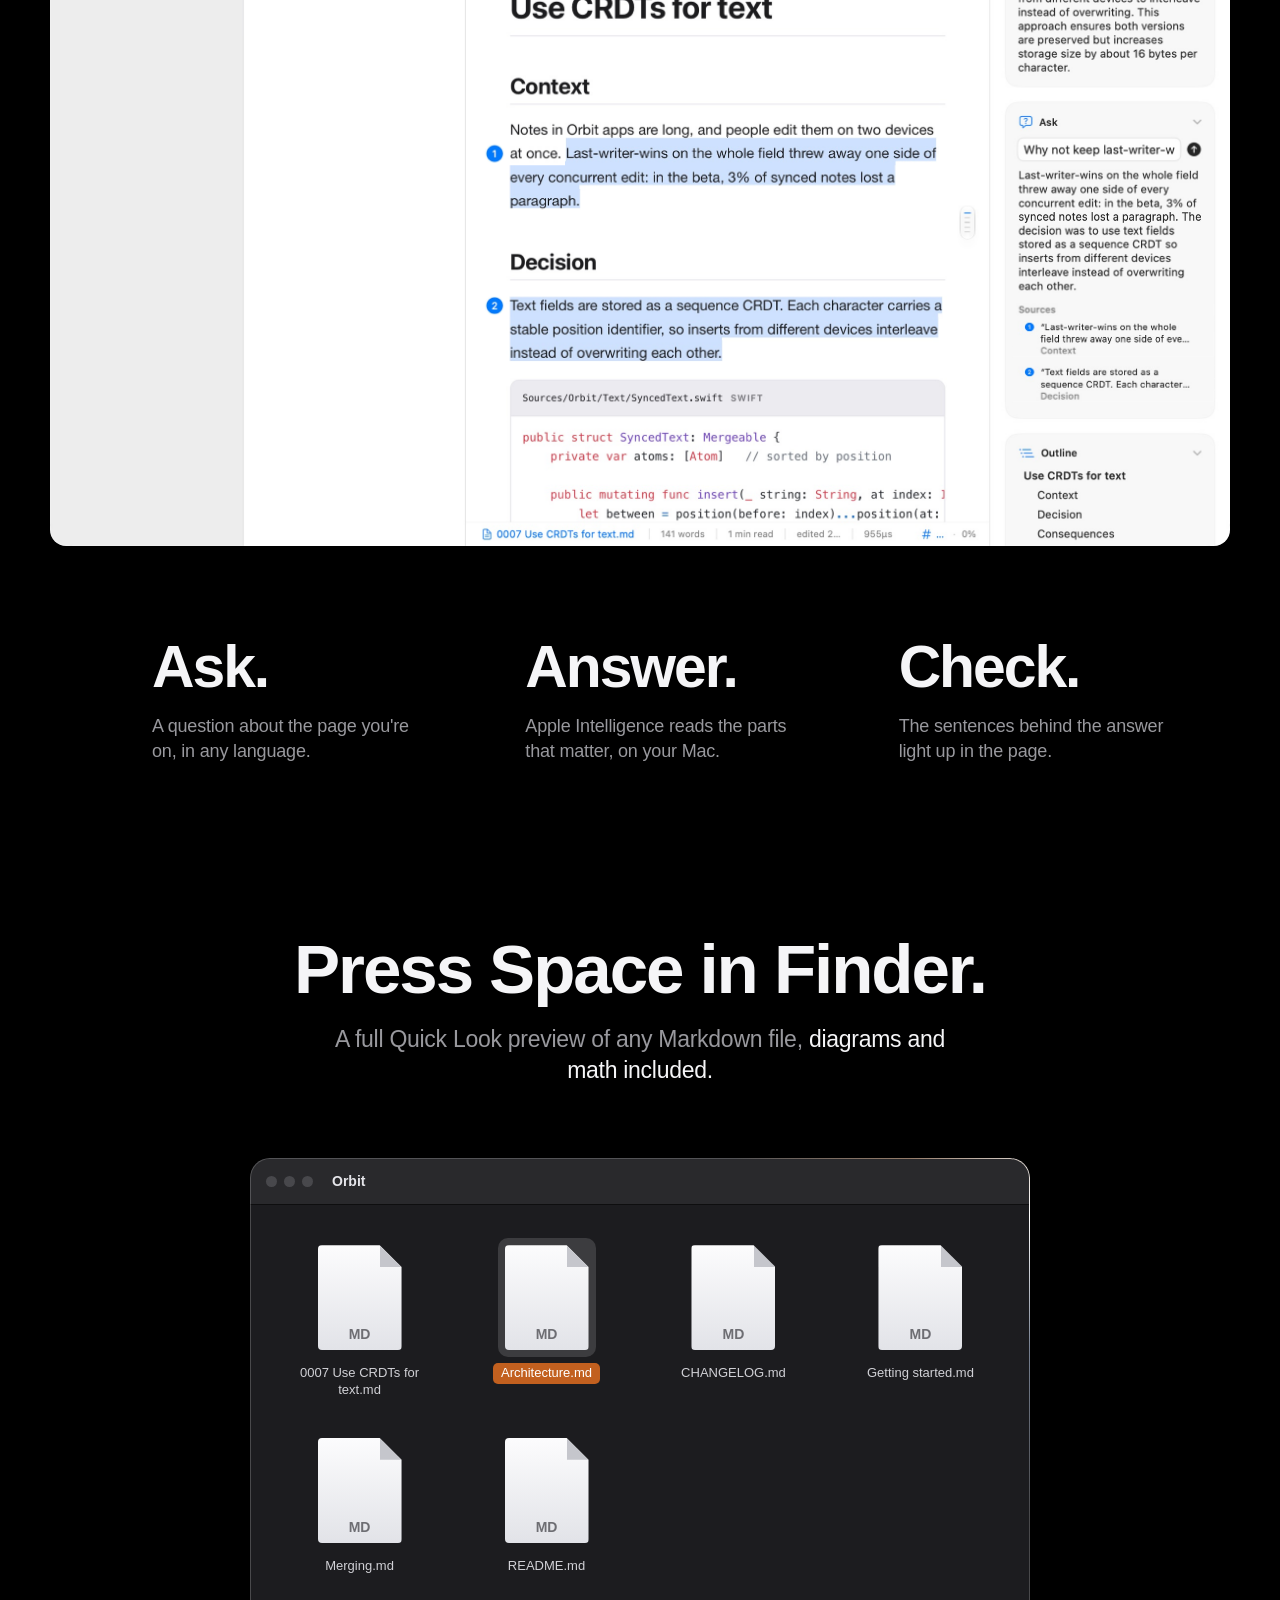
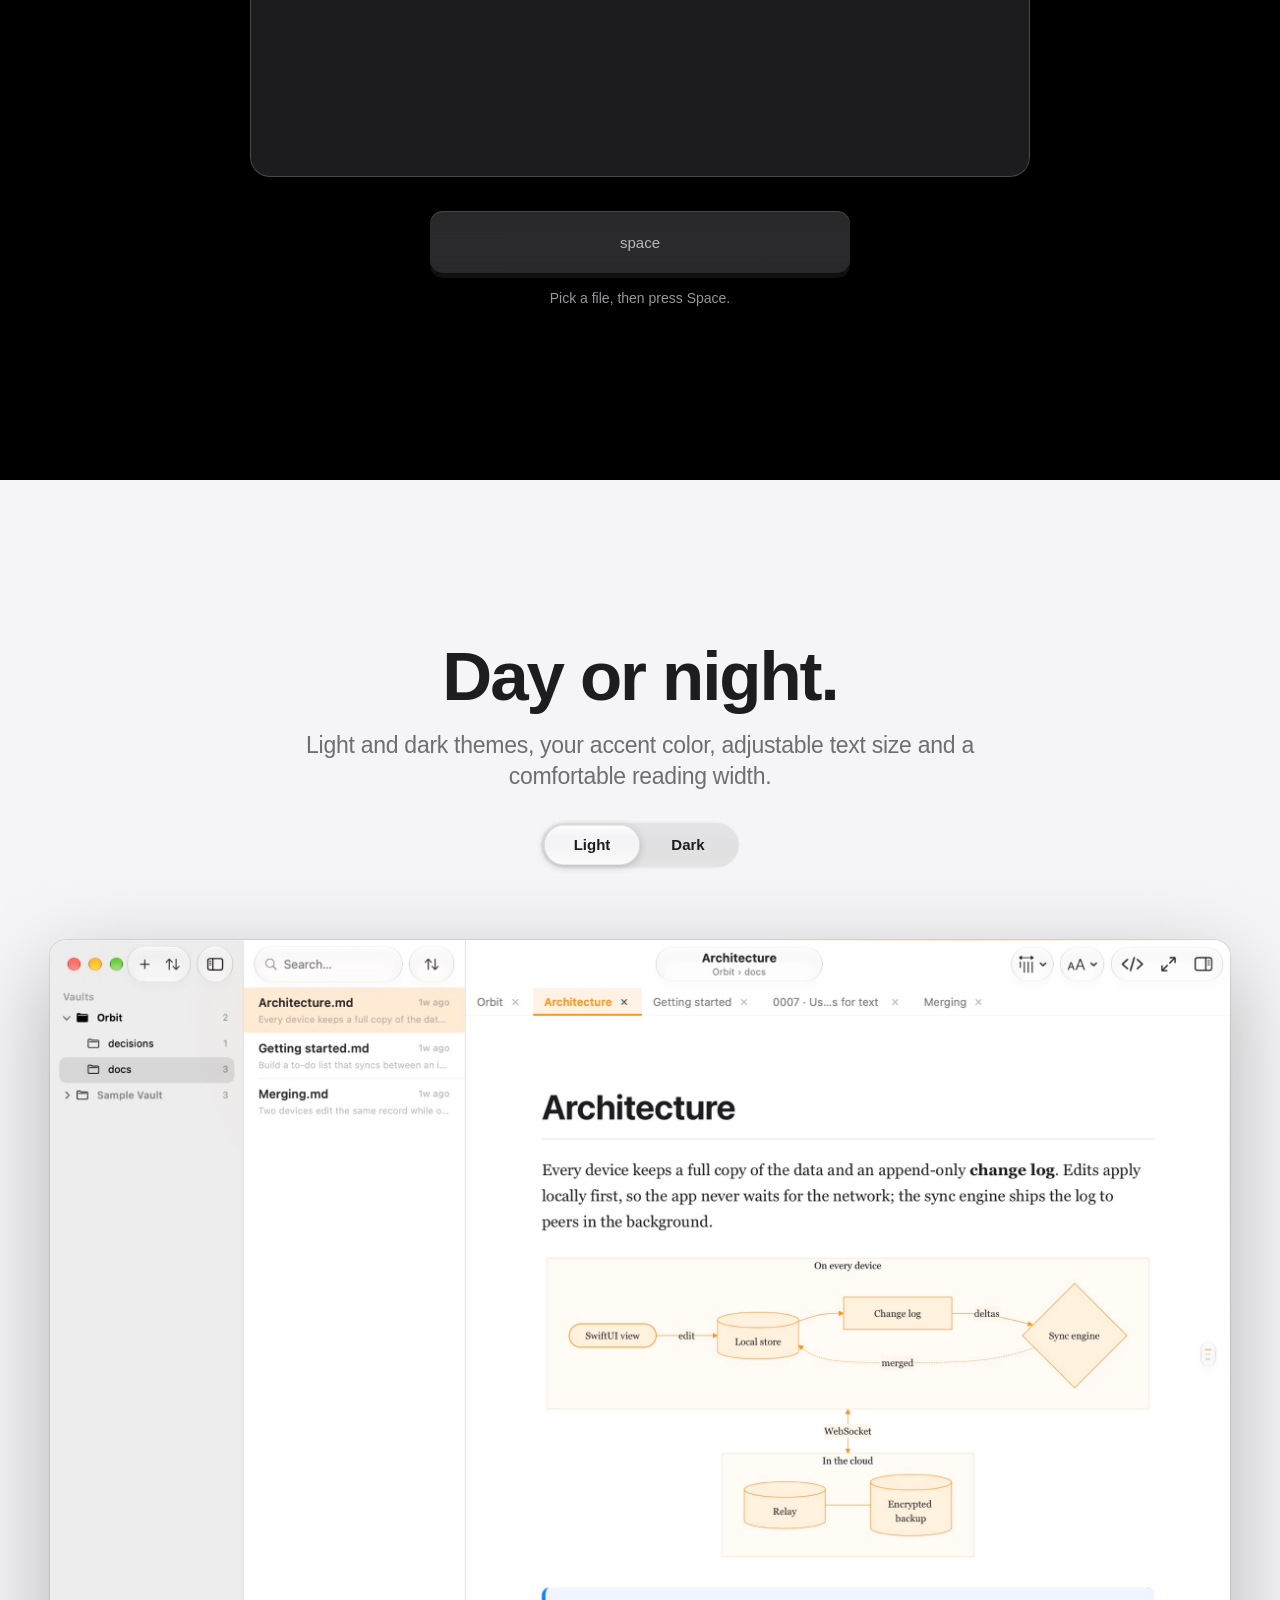
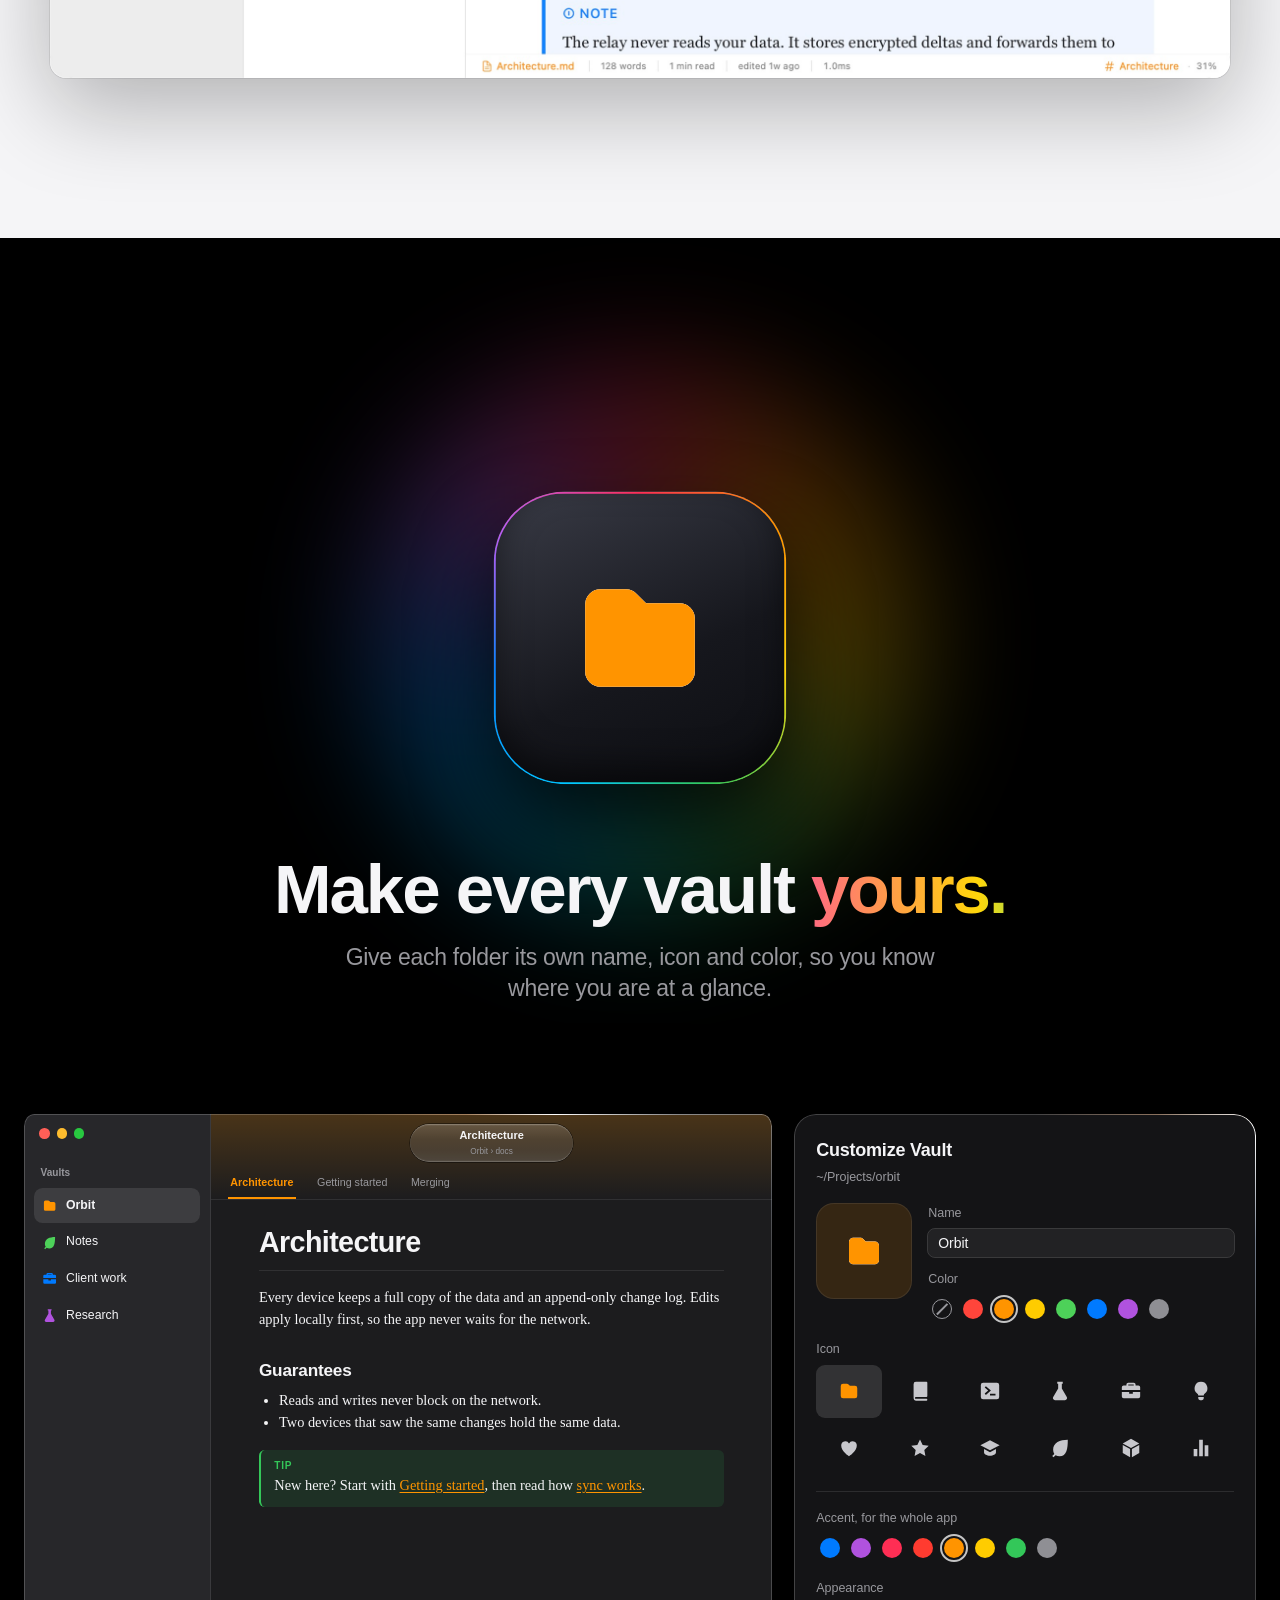
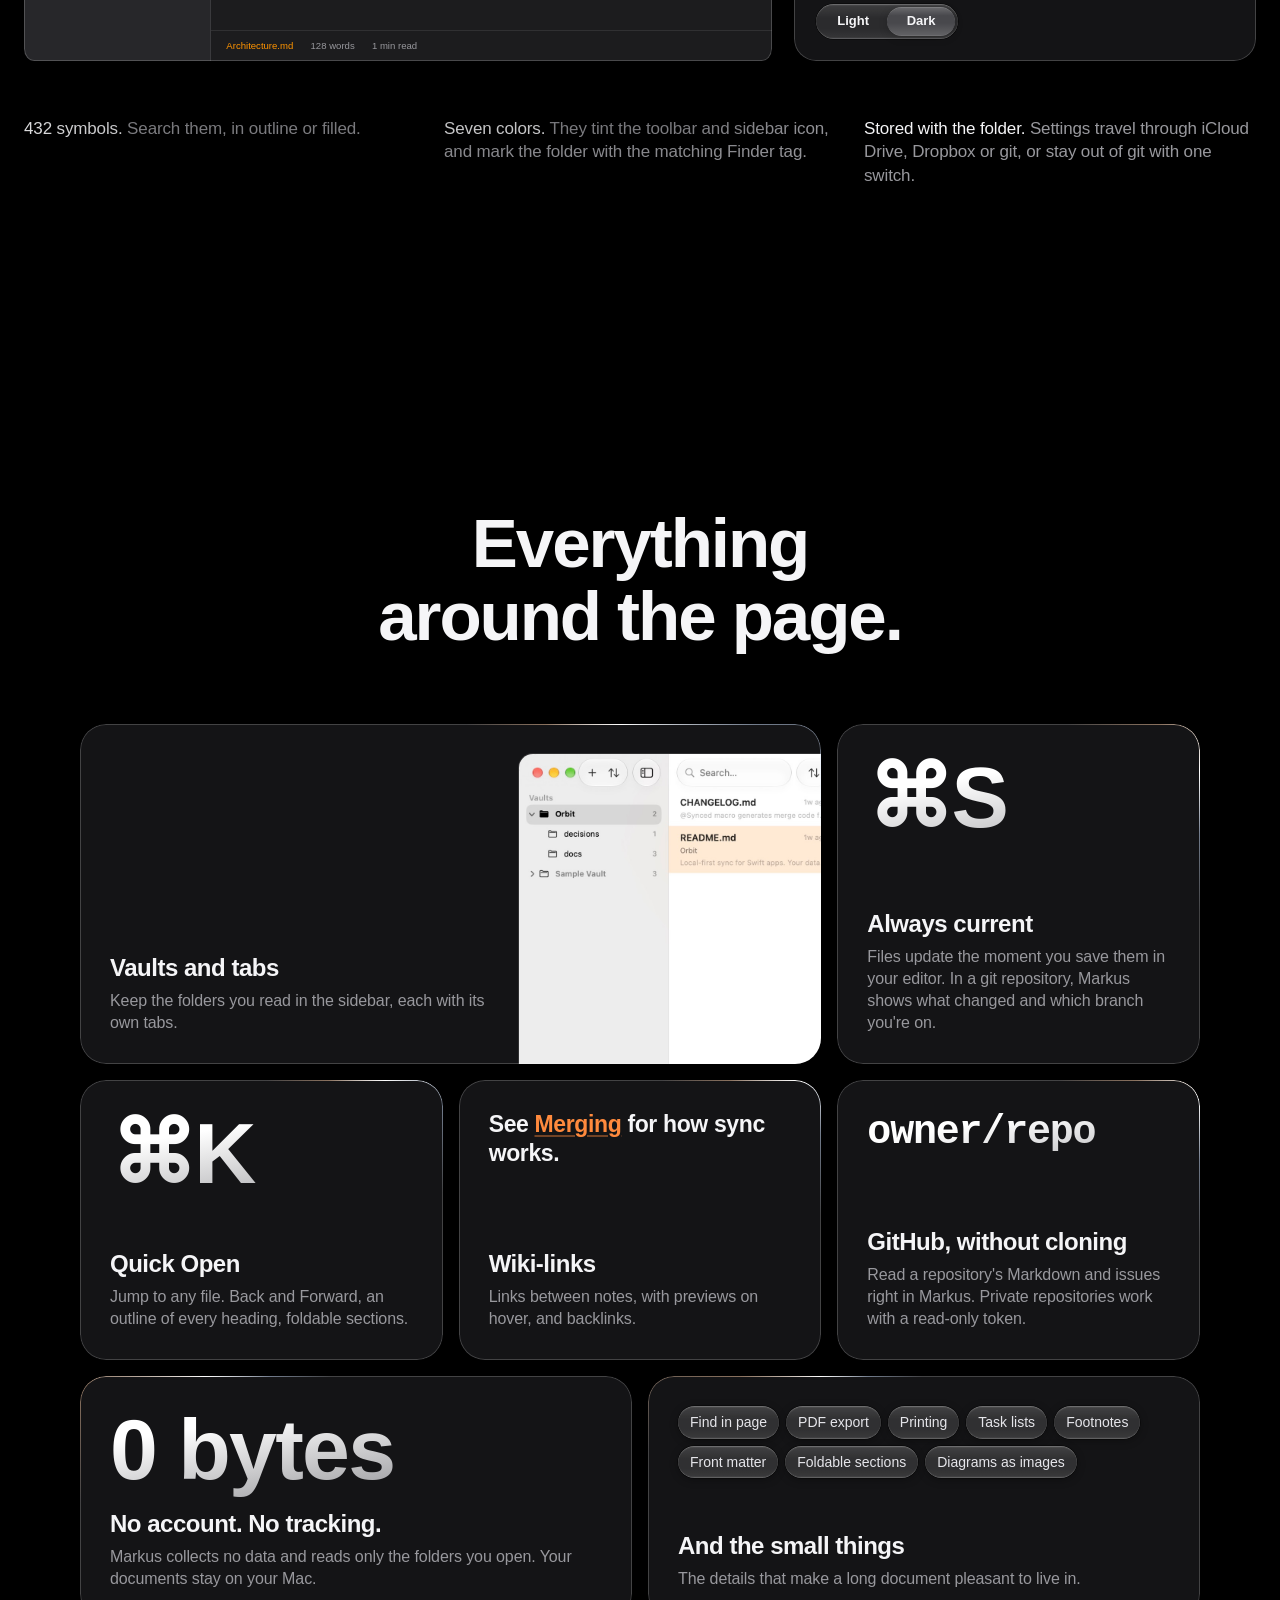
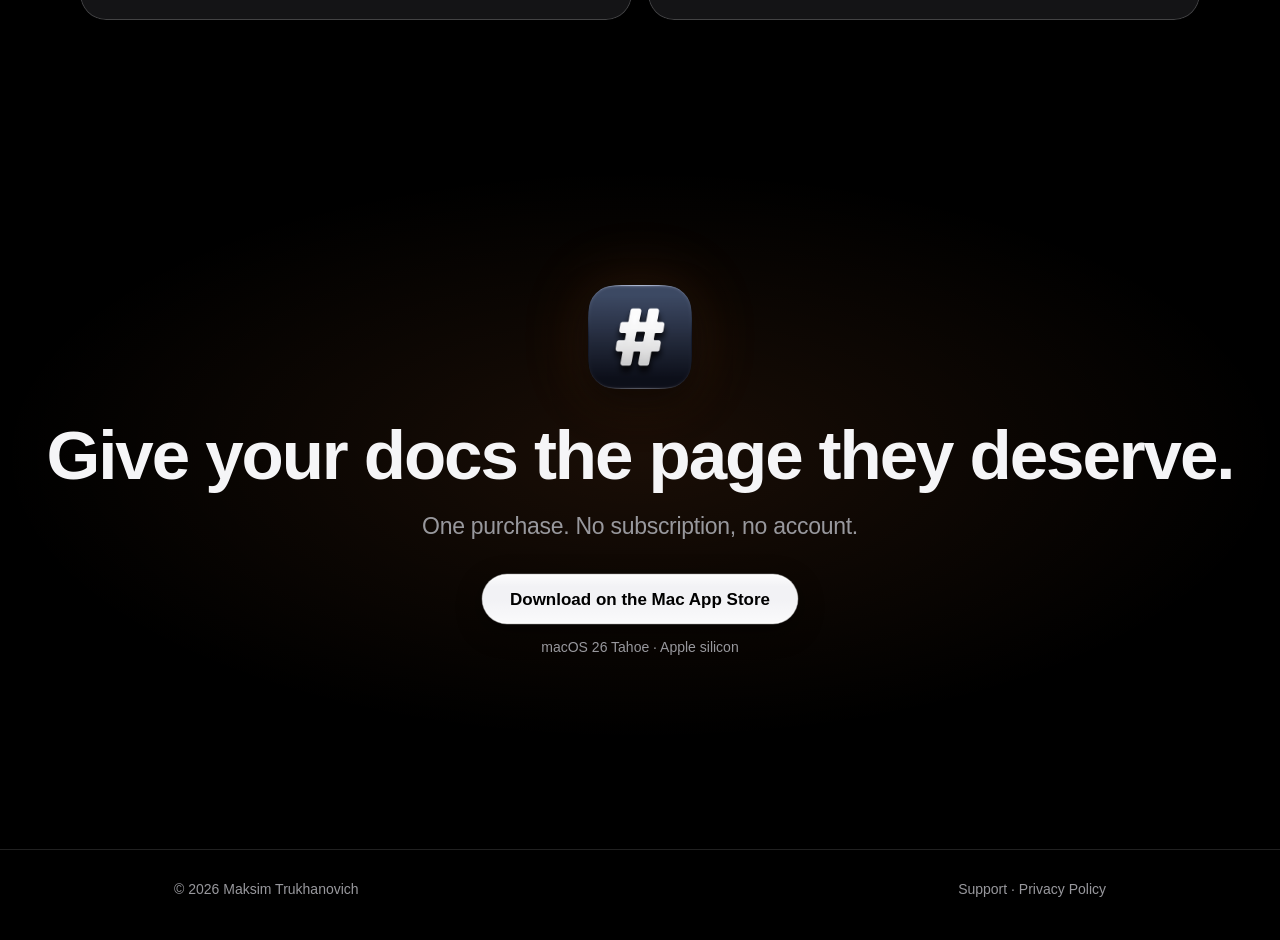
==== commit 8070c50b: "Add the Ask section: sources light up in the page, step by step" ====
--- a/index.html
+++ b/index.html
@@ -86,7 +86,7 @@
         </li>
         <li class="chapter">
           <h3><button type="button">Apple Intelligence, on your Mac.</button></h3>
-          <div class="chapter-body"><p>A short summary of every document, answers about what you're reading, and explanations of a selection. <strong>Nothing you read leaves your Mac.</strong></p></div>
+          <div class="chapter-body"><p>A short summary of every document, answers about what you're reading with the sentences behind them highlighted, and explanations of a selection. <strong>Nothing you read leaves your Mac.</strong></p></div>
           <div class="chapter-shot window"><img src="images/shots/intelligence.jpg" width="2400" height="1500" loading="lazy" alt="The Inspector with an Apple Intelligence summary, outline and readability"></div>
         </li>
         <li class="chapter">
@@ -118,6 +118,50 @@
         </div>
       </div>
     </div>
+  </section>
+
+  <section class="ask-scene" id="ask">
+    <div class="section-head" data-reveal>
+      <h2>Answers you can check.</h2>
+      <p>Ask about the document you're reading. Apple Intelligence answers from its text, and the sentences behind the answer light up in the page, numbered like the sources under it. <strong>All of it on your Mac.</strong></p>
+    </div>
+    <div class="ask-window window" data-reveal>
+      <div class="ask-canvas">
+      <img src="images/shots/ask-base.jpg" width="2400" height="1500" loading="lazy" alt="">
+      <img class="ask-final" src="images/shots/ask.jpg" width="2400" height="1500" loading="lazy" alt="An answer in the Inspector's Ask card, with the two sentences it rests on highlighted and numbered in the document">
+      <div class="ask-layers" aria-hidden="true">
+        <i class="ask-type" style="left: 81.484%; top: 48.750%; width: 17.188%; height: 1.938%; background-size: 581.818% 5161.290%; background-position: 98.396% 49.713%; --at: 0.60s"></i>
+        <i class="ask-type" style="left: 81.484%; top: 50.625%; width: 17.188%; height: 2.188%; background-size: 581.818% 4571.429%; background-position: 98.396% 51.757%; --at: 0.76s"></i>
+        <i class="ask-type" style="left: 81.484%; top: 52.500%; width: 17.188%; height: 2.188%; background-size: 581.818% 4571.429%; background-position: 98.396% 53.674%; --at: 0.92s"></i>
+        <i class="ask-type" style="left: 81.484%; top: 54.375%; width: 17.188%; height: 2.188%; background-size: 581.818% 4571.429%; background-position: 98.396% 55.591%; --at: 1.08s"></i>
+        <i class="ask-type" style="left: 81.484%; top: 56.250%; width: 17.188%; height: 1.938%; background-size: 581.818% 5161.290%; background-position: 98.396% 57.361%; --at: 1.24s"></i>
+        <i class="ask-type" style="left: 81.484%; top: 58.125%; width: 17.188%; height: 2.188%; background-size: 581.818% 4571.429%; background-position: 98.396% 59.425%; --at: 1.40s"></i>
+        <i class="ask-type" style="left: 81.484%; top: 60.000%; width: 17.188%; height: 1.938%; background-size: 581.818% 5161.290%; background-position: 98.396% 61.185%; --at: 1.56s"></i>
+        <i class="ask-type" style="left: 81.484%; top: 61.875%; width: 17.188%; height: 2.188%; background-size: 581.818% 4571.429%; background-position: 98.396% 63.259%; --at: 1.72s"></i>
+        <i class="ask-type" style="left: 81.484%; top: 63.750%; width: 17.188%; height: 1.938%; background-size: 581.818% 5161.290%; background-position: 98.396% 65.010%; --at: 1.88s"></i>
+        <i class="ask-mark" style="left: 43.633%; top: 44.562%; width: 31.523%; height: 4.125%; background-size: 317.224% 2424.242%; background-position: 63.719% 46.480%; --at: 2.29s"></i>
+        <i class="ask-mark" style="left: 38.906%; top: 48.375%; width: 32.812%; height: 3.500%; background-size: 304.762% 2857.143%; background-position: 57.907% 50.130%; --at: 2.57s"></i>
+        <i class="ask-mark" style="left: 38.906%; top: 51.562%; width: 6.055%; height: 2.812%; background-size: 1651.613% 3555.556%; background-position: 41.414% 53.055%; --at: 2.85s"></i>
+        <i class="ask-badge" style="left: 36.758%; top: 45.312%; width: 1.797%; height: 2.875%; background-size: 5565.217% 3478.261%; background-position: 37.430% 46.654%; --at: 3.13s"></i>
+        <i class="ask-source" style="left: 81.484%; top: 67.062%; width: 17.188%; height: 1.750%; background-size: 581.818% 5714.286%; background-position: 98.396% 68.257%; --at: 3.13s"></i>
+        <i class="ask-source" style="left: 81.484%; top: 69.312%; width: 17.188%; height: 2.000%; background-size: 581.818% 5000.000%; background-position: 98.396% 70.727%; --at: 3.13s"></i>
+        <i class="ask-source" style="left: 81.484%; top: 71.062%; width: 17.188%; height: 1.938%; background-size: 581.818% 5161.290%; background-position: 98.396% 72.467%; --at: 3.13s"></i>
+        <i class="ask-source" style="left: 81.484%; top: 72.688%; width: 17.188%; height: 1.750%; background-size: 581.818% 5714.286%; background-position: 98.396% 73.982%; --at: 3.13s"></i>
+        <i class="ask-mark" style="left: 38.906%; top: 66.125%; width: 36.797%; height: 3.125%; background-size: 271.762% 3200.000%; background-position: 61.557% 68.258%; --at: 3.48s"></i>
+        <i class="ask-mark" style="left: 38.906%; top: 68.938%; width: 36.445%; height: 3.500%; background-size: 274.384% 2857.143%; background-position: 61.217% 71.438%; --at: 3.76s"></i>
+        <i class="ask-mark" style="left: 38.906%; top: 72.125%; width: 18.125%; height: 2.875%; background-size: 551.724% 3478.261%; background-position: 47.519% 74.260%; --at: 4.04s"></i>
+        <i class="ask-badge" style="left: 36.758%; top: 65.938%; width: 1.797%; height: 2.875%; background-size: 5565.217% 3478.261%; background-position: 37.430% 67.889%; --at: 4.32s"></i>
+        <i class="ask-source" style="left: 81.484%; top: 75.438%; width: 17.188%; height: 2.000%; background-size: 581.818% 5000.000%; background-position: 98.396% 76.977%; --at: 4.32s"></i>
+        <i class="ask-source" style="left: 81.484%; top: 77.188%; width: 17.188%; height: 1.938%; background-size: 581.818% 5161.290%; background-position: 98.396% 78.713%; --at: 4.32s"></i>
+        <i class="ask-source" style="left: 81.484%; top: 78.750%; width: 17.188%; height: 1.750%; background-size: 581.818% 5714.286%; background-position: 98.396% 80.153%; --at: 4.32s"></i>
+      </div>
+      </div>
+    </div>
+    <ol class="ask-steps" data-reveal>
+      <li style="--at: .15s"><span class="ask-badge-n">1</span><span class="ask-word">Ask.<span class="ask-word-mark" aria-hidden="true">Ask.</span></span><p>A question about the page you're on, in any language.</p></li>
+      <li style="--at: .95s"><span class="ask-badge-n">2</span><span class="ask-word">Answer.<span class="ask-word-mark" aria-hidden="true">Answer.</span></span><p>Apple Intelligence reads the parts that matter, on your Mac.</p></li>
+      <li style="--at: 1.75s"><span class="ask-badge-n">3</span><span class="ask-word">Check.<span class="ask-word-mark" aria-hidden="true">Check.</span></span><p>The sentences behind the answer light up in the page.</p></li>
+    </ol>
   </section>
 
   <section class="quicklook" data-quicklook>
--- a/landing.css
+++ b/landing.css
@@ -214,6 +214,42 @@
 .tour-pill i.is-current { background: var(--pill-accent); }
 
 /* Quick Look */
+
+.ask-scene { padding: 0 24px clamp(100px, 14vw, 170px); }
+.ask-window { max-width: 1180px; margin: 0 auto; }
+.ask-canvas { position: relative; }
+.ask-window .ask-final { position: absolute; inset: 0; }
+.ask-layers { display: none; }
+.ask-layers i { position: absolute; z-index: 1; background-image: url(images/shots/ask.jpg); background-repeat: no-repeat; }
+.motion .ask-window .ask-final { visibility: hidden; }
+.motion .ask-layers { display: block; }
+.ask-layers .ask-type, .ask-layers .ask-mark { clip-path: inset(0 100% 0 0); }
+.ask-layers .ask-badge, .ask-layers .ask-source { opacity: 0; }
+.ask-layers .ask-badge { border-radius: 50%; }
+.ask-scene.play .ask-type { animation: ask-wipe .3s linear var(--at) forwards; }
+.ask-scene.play .ask-mark { animation: ask-wipe .32s cubic-bezier(.5, 0, .3, 1) var(--at) forwards; }
+.ask-scene.play .ask-badge { animation: ask-pop .6s var(--spring) var(--at) forwards; }
+.ask-scene.play .ask-source { animation: ask-fade .45s ease var(--at) forwards; }
+@keyframes ask-wipe { to { clip-path: inset(0 0 0 0); } }
+@keyframes ask-pop { from { opacity: 0; transform: scale(.2); } 50% { opacity: 1; } to { opacity: 1; transform: none; } }
+@keyframes ask-fade { from { opacity: 0; transform: translateY(6px); } to { opacity: 1; transform: none; } }
+
+.ask-steps { display: grid; grid-template-columns: repeat(3, minmax(0, 1fr)); gap: 40px; max-width: 1080px; margin: clamp(56px, 7vw, 88px) auto 0; padding: 0; list-style: none; }
+.ask-steps li { position: relative; padding-left: 52px; }
+.ask-badge-n { position: absolute; left: 0; top: 12px; display: grid; place-items: center; width: 34px; height: 34px; border-radius: 50%; background: #0a84ff; color: #fff; font-size: 16px; font-weight: 700; }
+.ask-word { position: relative; display: inline-block; font-size: clamp(40px, 4.6vw, 60px); font-weight: 700; letter-spacing: -.035em; line-height: 1.12; }
+.ask-word-mark { position: absolute; inset: 0; margin: 0 -.08em; padding: 0 .08em; border-radius: 6px; background: #cee2ff; color: #1d1d1f; }
+.ask-steps p { margin: 14px 0 0; max-width: 270px; color: var(--muted); font-size: 18px; font-weight: 500; line-height: 1.38; letter-spacing: -.01em; text-wrap: pretty; }
+.motion .ask-word-mark { clip-path: inset(0 100% 0 0); }
+.motion .ask-badge-n { opacity: 0; transform: scale(.2); }
+.motion .ask-steps.play .ask-word-mark { animation: ask-wipe .55s cubic-bezier(.5, 0, .3, 1) var(--at) forwards; }
+.motion .ask-steps.play .ask-badge-n { animation: ask-pop .6s var(--spring) calc(var(--at) + .5s) forwards; }
+@media (max-width: 820px) {
+  .ask-window.window { aspect-ratio: 1.15; }
+  .ask-canvas { position: absolute; top: 0; right: 0; height: 100%; aspect-ratio: 1.6; }
+  .ask-canvas img { width: 100%; height: 100%; }
+  .ask-steps { grid-template-columns: 1fr; gap: 30px; }
+}
 
 .quicklook { padding: 0 24px clamp(100px, 14vw, 170px); text-align: center; }
 .ql-stage {
